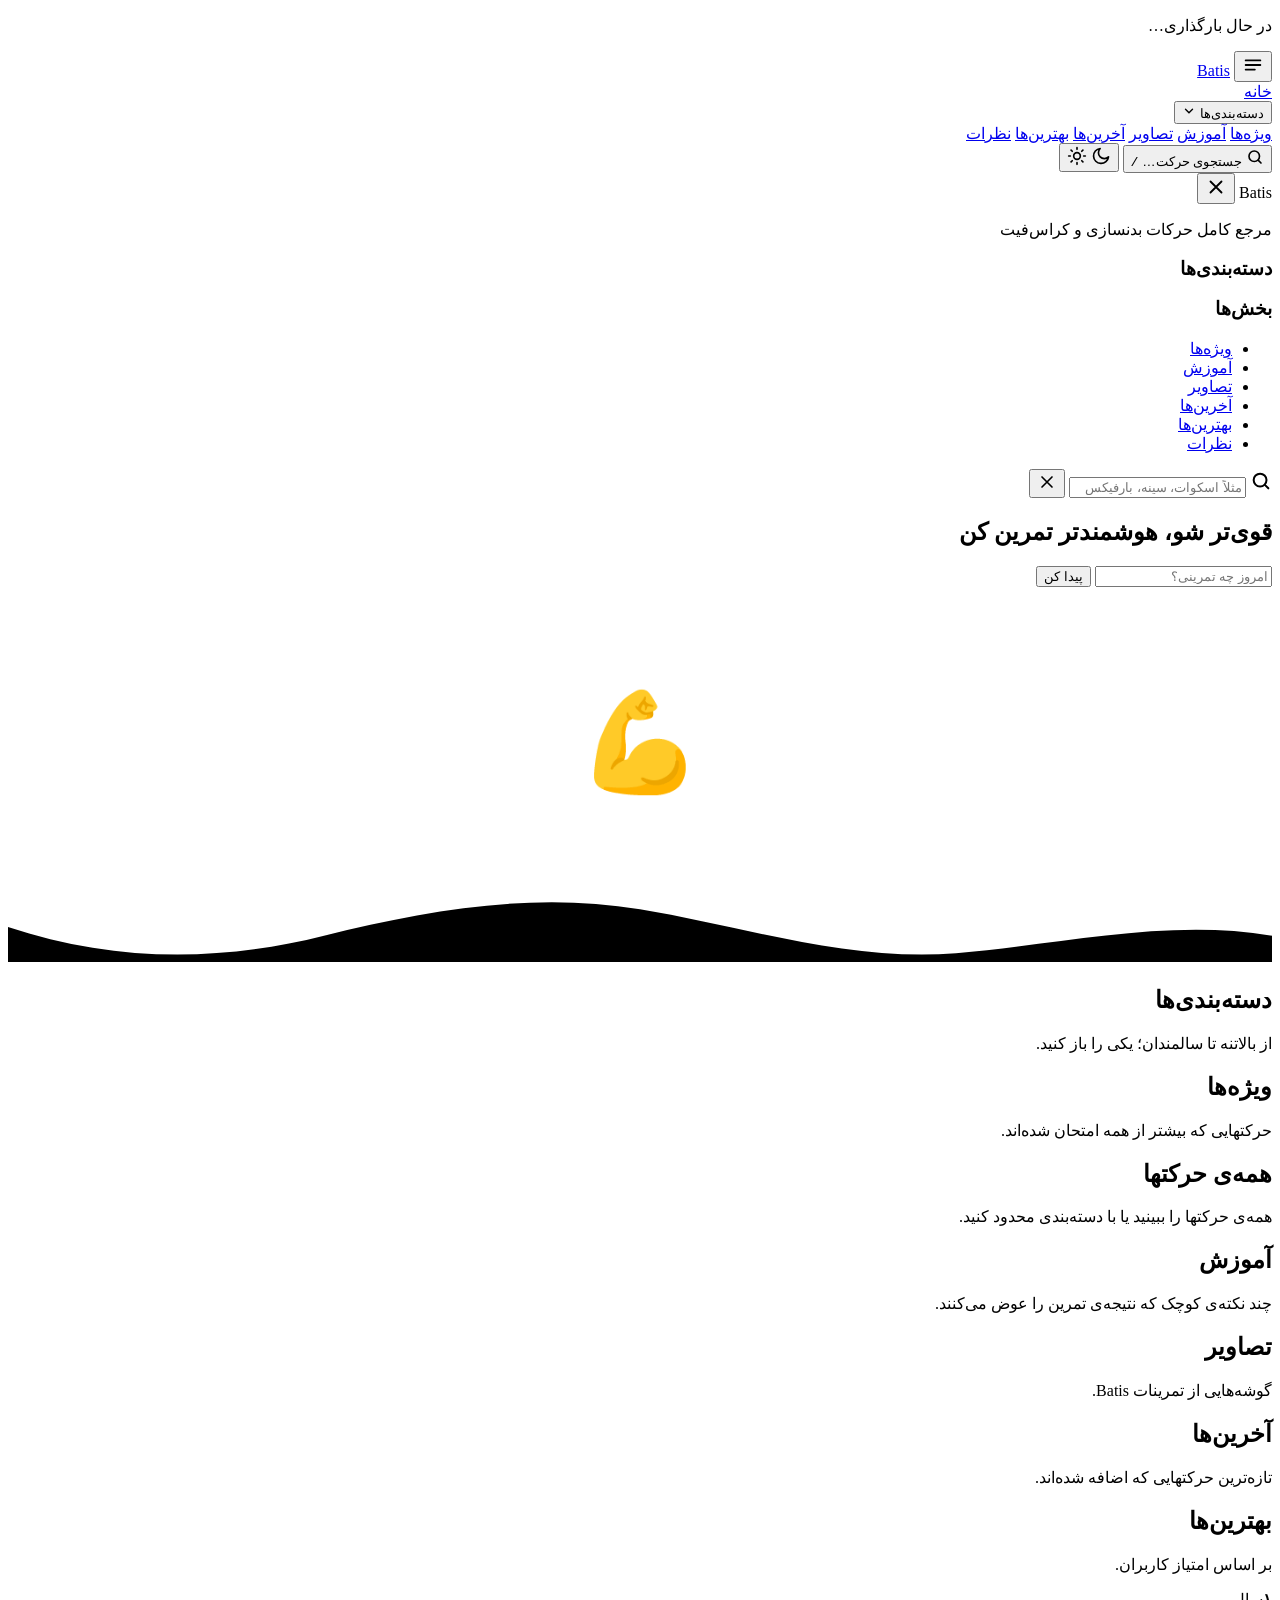
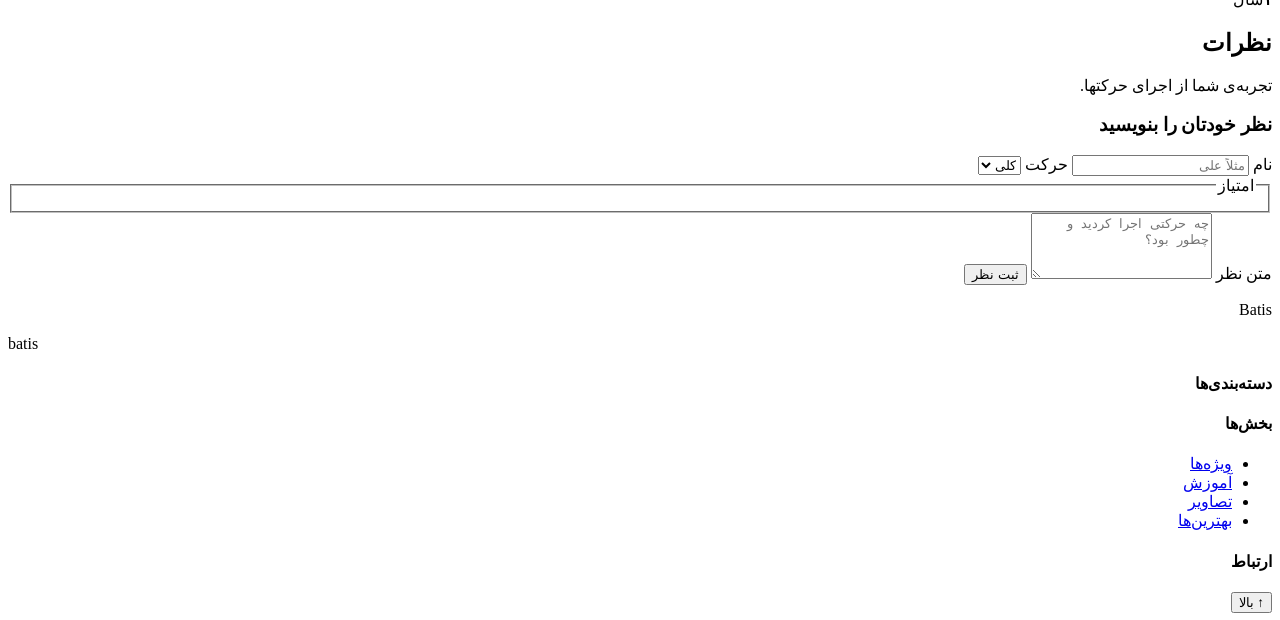
==== index.html @ be94d0b1 "Add Batis index.html (vitrine)" ====
<!DOCTYPE html>
<html lang="fa" dir="rtl">
<head>
  <meta charset="utf-8">
  <meta name="viewport" content="width=device-width, initial-scale=1, viewport-fit=cover">
  <title>Batis | بدنسازی و کراس‌فیت</title>
  <meta name="description" content="Batis؛ مرجع حرکات بدنسازی و کراس‌فیت حرفه‌ای.">
  <meta name="theme-color" content="#1a1a1a">
  <meta property="og:title" content="Batis | حرکات بدنسازی">
  <meta property="og:description" content="مرجع حرکات بدنسازی و کراس‌فیت با آموزش دقیق و نکات اجرایی.">
  <meta property="og:type" content="website">
  <meta property="og:locale" content="fa_IR">
  <link rel="icon" href="assets/img/favicon.svg" type="image/svg+xml">

  <script>
    document.documentElement.classList.add('js');
    try {
      var t = localStorage.getItem('batis-theme');
      if (t) document.documentElement.setAttribute('data-theme', t);
    } catch (e) {}
  </script>

  <link rel="preconnect" href="https://fonts.googleapis.com">
  <link rel="preconnect" href="https://fonts.gstatic.com" crossorigin>
  <link href="https://fonts.googleapis.com/css2?family=Aref+Ruqaa:wght@400;700&family=Lalezar&family=Vazirmatn:wght@300;400;500;700;800&display=swap" rel="stylesheet">
  <link rel="stylesheet" href="assets/css/style.css">
  <link rel="stylesheet" href="assets/css/extras.css">
</head>
<body>

<div class="loader" id="loader" aria-hidden="true">
  <div class="loader-steam"><i></i><i></i><i></i></div>
  <p>در حال بارگذاری…</p>
</div>

<div class="progress" id="progress"></div>

<header class="nav" id="nav">
  <div class="wrap nav-in">
    <button class="icon-btn" id="openSidebar" aria-label="باز کردن منو" aria-controls="sidebar">
      <svg viewBox="0 0 24 24" width="22" height="22" fill="none" stroke="currentColor" stroke-width="2" stroke-linecap="round"><path d="M4 7h16M4 12h16M4 17h10"/></svg>
    </button>

    <a class="logo" href="#home" aria-label="Batis، صفحه‌ی اصلی">
      <span class="logo-text">Batis</span>
    </a>

    <nav class="nav-links" aria-label="بخش‌های سایت">
      <a href="#home" data-spy="home">خانه</a>
      <div class="dd" id="catDD">
        <button class="dd-btn" aria-expanded="false" aria-haspopup="true">
          دسته‌بندی‌ها
          <svg viewBox="0 0 24 24" width="14" height="14" fill="none" stroke="currentColor" stroke-width="2.4" stroke-linecap="round"><path d="m6 9 6 6 6-6"/></svg>
        </button>
        <div class="dd-panel" id="catDDList"></div>
      </div>
      <a href="#featured" data-spy="featured">ویژه‌ها</a>
      <a href="#tutorials" data-spy="tutorials">آموزش</a>
      <a href="#gallery" data-spy="gallery">تصاویر</a>
      <a href="#latest" data-spy="latest">آخرین‌ها</a>
      <a href="#best" data-spy="best">بهترین‌ها</a>
      <a href="#comments" data-spy="comments">نظرات</a>
    </nav>

    <div class="nav-tools">
      <button class="search-pill" id="openSearch" aria-label="جستجو">
        <svg viewBox="0 0 24 24" width="18" height="18" fill="none" stroke="currentColor" stroke-width="2.2" stroke-linecap="round"><circle cx="11" cy="11" r="7"/><path d="m20 20-3.5-3.5"/></svg>
        <span>جستجوی حرکت…</span>
        <kbd>/</kbd>
      </button>
      <button class="icon-btn" id="themeBtn" aria-label="تغییر حالت روز و شب">
        <svg class="i-moon" viewBox="0 0 24 24" width="20" height="20" fill="none" stroke="currentColor" stroke-width="2" stroke-linecap="round" stroke-linejoin="round"><path d="M21 13A9 9 0 1 1 11 3a7 7 0 0 0 10 10z"/></svg>
        <svg class="i-sun" viewBox="0 0 24 24" width="20" height="20" fill="none" stroke="currentColor" stroke-width="2" stroke-linecap="round"><circle cx="12" cy="12" r="4"/><path d="M12 2v2M12 20v2M4.9 4.9l1.4 1.4M17.7 17.7l1.4 1.4M2 12h2M20 12h2M4.9 19.1l1.4-1.4M17.7 6.3l1.4-1.4"/></svg>
      </button>
    </div>
  </div>
</header>

<div class="scrim" id="scrim"></div>
<aside class="sidebar" id="sidebar" aria-label="منوی کناری" aria-hidden="true">
  <div class="sb-head">
    <span class="logo-text">Batis</span>
    <button class="icon-btn" id="closeSidebar" aria-label="بستن منو">
      <svg viewBox="0 0 24 24" width="22" height="22" fill="none" stroke="currentColor" stroke-width="2" stroke-linecap="round"><path d="M6 6l12 12M18 6 6 18"/></svg>
    </button>
  </div>
  <p class="sb-note">مرجع کامل حرکات بدنسازی و کراس‌فیت</p>
  <h3 class="sb-title">دسته‌بندی‌ها</h3>
  <ul class="sb-list" id="sbCats"></ul>
  <h3 class="sb-title">بخش‌ها</h3>
  <ul class="sb-list sb-links">
    <li><a href="#featured">ویژه‌ها</a></li>
    <li><a href="#tutorials">آموزش</a></li>
    <li><a href="#gallery">تصاویر</a></li>
    <li><a href="#latest">آخرین‌ها</a></li>
    <li><a href="#best">بهترین‌ها</a></li>
    <li><a href="#comments">نظرات</a></li>
  </ul>
  <div class="sb-foot" id="sbFoot"></div>
</aside>

<div class="search-layer" id="searchLayer" aria-hidden="true">
  <div class="search-box" role="dialog" aria-label="جستجو">
    <div class="search-row">
      <svg viewBox="0 0 24 24" width="22" height="22" fill="none" stroke="currentColor" stroke-width="2.2" stroke-linecap="round"><circle cx="11" cy="11" r="7"/><path d="m20 20-3.5-3.5"/></svg>
      <input id="searchInput" type="search" placeholder="مثلاً اسکوات، سینه، بارفیکس…" autocomplete="off" aria-label="عبارت جستجو">
      <button class="icon-btn" id="closeSearch" aria-label="بستن جستجو">
        <svg viewBox="0 0 24 24" width="20" height="20" fill="none" stroke="currentColor" stroke-width="2" stroke-linecap="round"><path d="M6 6l12 12M18 6 6 18"/></svg>
      </button>
    </div>
    <div class="search-results" id="searchResults"></div>
  </div>
</div>

<main id="main">

<section class="hero" id="home">
  <div class="aroma" id="aroma" aria-hidden="true"></div>
  <div class="wrap hero-grid">
    <div class="hero-text">
      <h1 id="heroTitle">قوی‌تر شو، هوشمندتر تمرین کن</h1>
      <p class="lead" id="heroLead"></p>
      <form class="hero-search" id="heroSearch" role="search">
        <input type="search" id="heroInput" placeholder="امروز چه تمرینی؟" aria-label="جستجوی حرکت">
        <button type="submit" class="btn btn-green">پیدا کن</button>
      </form>
      <div class="hero-tags" id="heroTags"></div>
      <p class="hero-count" id="stats"></p>
    </div>
   <div class="hero-art" aria-hidden="true">
  <div class="art" style="--from:#e85d04;--to:#9d0208;font-size:6rem;display:flex;align-items:center;justify-content:center;min-height:280px;border-radius:24px">💪</div>
</div>
  </div>
  <svg class="wave" viewBox="0 0 1440 90" preserveAspectRatio="none" aria-hidden="true"><path d="M0 50c120 40 240 40 360 10s240-50 360-30 240 60 360 50 240-40 360-20V90H0z"/></svg>
</section>

<section class="section sec-carousel" id="carousel" aria-label="پیشنهادهای امروز">
  <div class="wrap">
    <div class="carousel" id="carouselEl" aria-roledescription="carousel"></div>
  </div>
</section>

<section class="section" id="categories">
  <div class="wrap">
    <div class="sec-head">
      <h2>دسته‌بندی‌ها</h2>
      <p>از بالاتنه تا سالمندان؛ یکی را باز کنید.</p>
    </div>
    <div class="cat-grid" id="catGrid"></div>
  </div>
</section>

<section class="section band" id="featured">
  <div class="wrap">
    <div class="sec-head">
      <h2>ویژه‌ها</h2>
      <p>حرکتهایی که بیشتر از همه امتحان شده‌اند.</p>
    </div>
    <div class="grid" id="featuredGrid"></div>
  </div>
</section>

<section class="section" id="browse">
  <div class="wrap">
    <div class="sec-head">
      <h2>همه‌ی حرکتها</h2>
      <p id="browseInfo">همه‌ی حرکتها را ببینید یا با دسته‌بندی محدود کنید.</p>
    </div>
    <div class="chips" id="chips" role="tablist" aria-label="فیلتر دسته‌بندی"></div>
    <div class="grid" id="browseGrid"></div>
    <div class="center"><button class="btn btn-ghost" id="moreBtn" hidden>نمایش بیشتر</button></div>
  </div>
</section>

<section class="section band-green" id="tutorials">
  <div class="wrap">
    <div class="sec-head light">
      <h2>آموزش</h2>
      <p>چند نکته‌ی کوچک که نتیجه‌ی تمرین را عوض می‌کنند.</p>
    </div>
    <div class="tut-grid" id="tutGrid"></div>
  </div>
</section>

<section class="section" id="gallery">
  <div class="wrap">
    <div class="sec-head">
      <h2>تصاویر</h2>
      <p>گوشه‌هایی از تمرینات Batis.</p>
    </div>
    <div class="gallery" id="galleryGrid"></div>
  </div>
</section>

<section class="section band" id="latest">
  <div class="wrap">
    <div class="sec-head">
      <h2>آخرین‌ها</h2>
      <p>تازه‌ترین حرکتهایی که اضافه شده‌اند.</p>
    </div>
  </div>
  <div class="hscroll" id="latestRow" tabindex="0" aria-label="آخرین حرکتها"></div>
</section>

<section class="section" id="best">
  <div class="wrap">
    <div class="sec-head">
      <h2>بهترین‌ها</h2>
      <p>بر اساس امتیاز کاربران.</p>
    </div>
    <ol class="best-list" id="bestList"></ol>
  </div>
</section>

<section class="story" id="story">
  <div class="story-steam" aria-hidden="true"><i></i><i></i><i></i><i></i></div>
  <div class="wrap story-in">
    <div class="story-num" aria-hidden="true"><b id="storyYears">۱</b><span>سال</span></div>
    <div class="story-text" id="storyText"></div>
  </div>
</section>

<section class="section" id="comments">
  <div class="wrap">
    <div class="sec-head">
      <h2>نظرات</h2>
      <p>تجربه‌ی شما از اجرای حرکتها.</p>
    </div>
    <div class="cm-layout">
      <div class="cm-list" id="cmList"></div>
      <form class="cm-form" id="cmForm" autocomplete="off">
        <h3>نظر خودتان را بنویسید</h3>
        <label>نام
          <input name="name" required maxlength="40" placeholder="مثلاً علی">
        </label>
        <label>حرکت
          <select name="itemId" id="cmItem"><option value="">کلی</option></select>
        </label>
        <fieldset class="rate-pick">
          <legend>امتیاز</legend>
          <div class="rate-stars" id="rateStars" role="radiogroup" aria-label="امتیاز از ۵"></div>
        </fieldset>
        <label>متن نظر
          <textarea name="text" required rows="4" maxlength="500" placeholder="چه حرکتی اجرا کردید و چطور بود؟"></textarea>
        </label>
        <button class="btn btn-green" type="submit">ثبت نظر</button>
        <p class="hint" id="cmHint"></p>
      </form>
    </div>
  </div>
</section>

</main>

<footer class="footer">
  <div class="wrap foot-grid">
    <div>
      <span class="logo-text">Batis</span>
      <p class="foot-desc" id="footDesc"></p>
      <p class="domain" dir="ltr">batis</p>
    </div>
    <div>
      <h4>دسته‌بندی‌ها</h4>
      <ul id="footCats"></ul>
    </div>
    <div>
      <h4>بخش‌ها</h4>
      <ul>
        <li><a href="#featured">ویژه‌ها</a></li>
        <li><a href="#tutorials">آموزش</a></li>
        <li><a href="#gallery">تصاویر</a></li>
        <li><a href="#best">بهترین‌ها</a></li>
      </ul>
    </div>
    <div>
      <h4>ارتباط</h4>
      <ul id="footContact"></ul>
    </div>
  </div>
  <div class="wrap foot-bottom">
    <span id="footNote"></span>
    <button class="to-top" id="toTop" aria-label="بازگشت به بالا">↑ بالا</button>
  </div>
</footer>

<div class="modal" id="modal" aria-hidden="true">
  <div class="modal-scrim" data-close></div>
  <div class="modal-panel" role="dialog" aria-modal="true" id="modalPanel" tabindex="-1"></div>
</div>

<div class="toast" id="toast" role="status" aria-live="polite"></div>

<noscript><p style="padding:2rem;text-align:center">برای مشاهده‌ی سایت، جاوااسکریپت را فعال کنید.</p></noscript>

<script src="assets/js/config.js"></script>
<script src="assets/js/api.js"></script>
<script src="assets/js/app.js"></script>
</body>
</html>
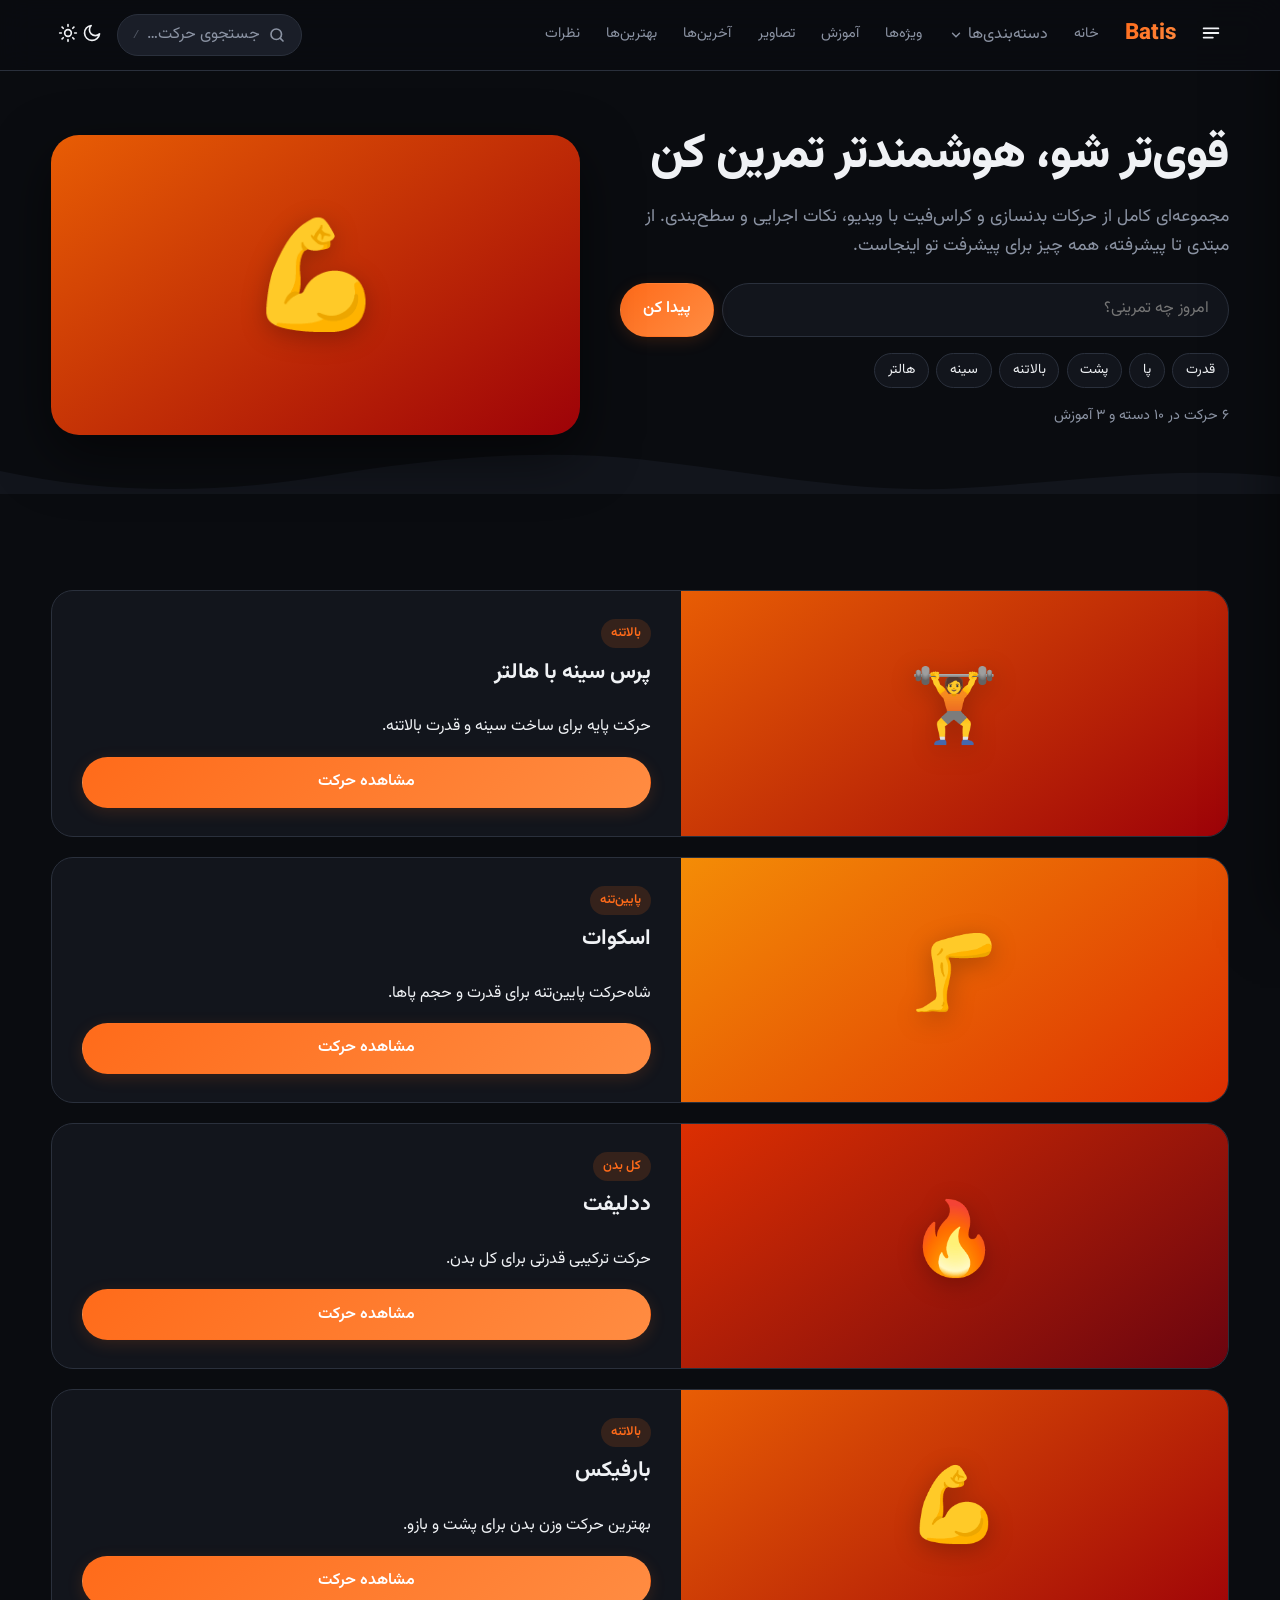
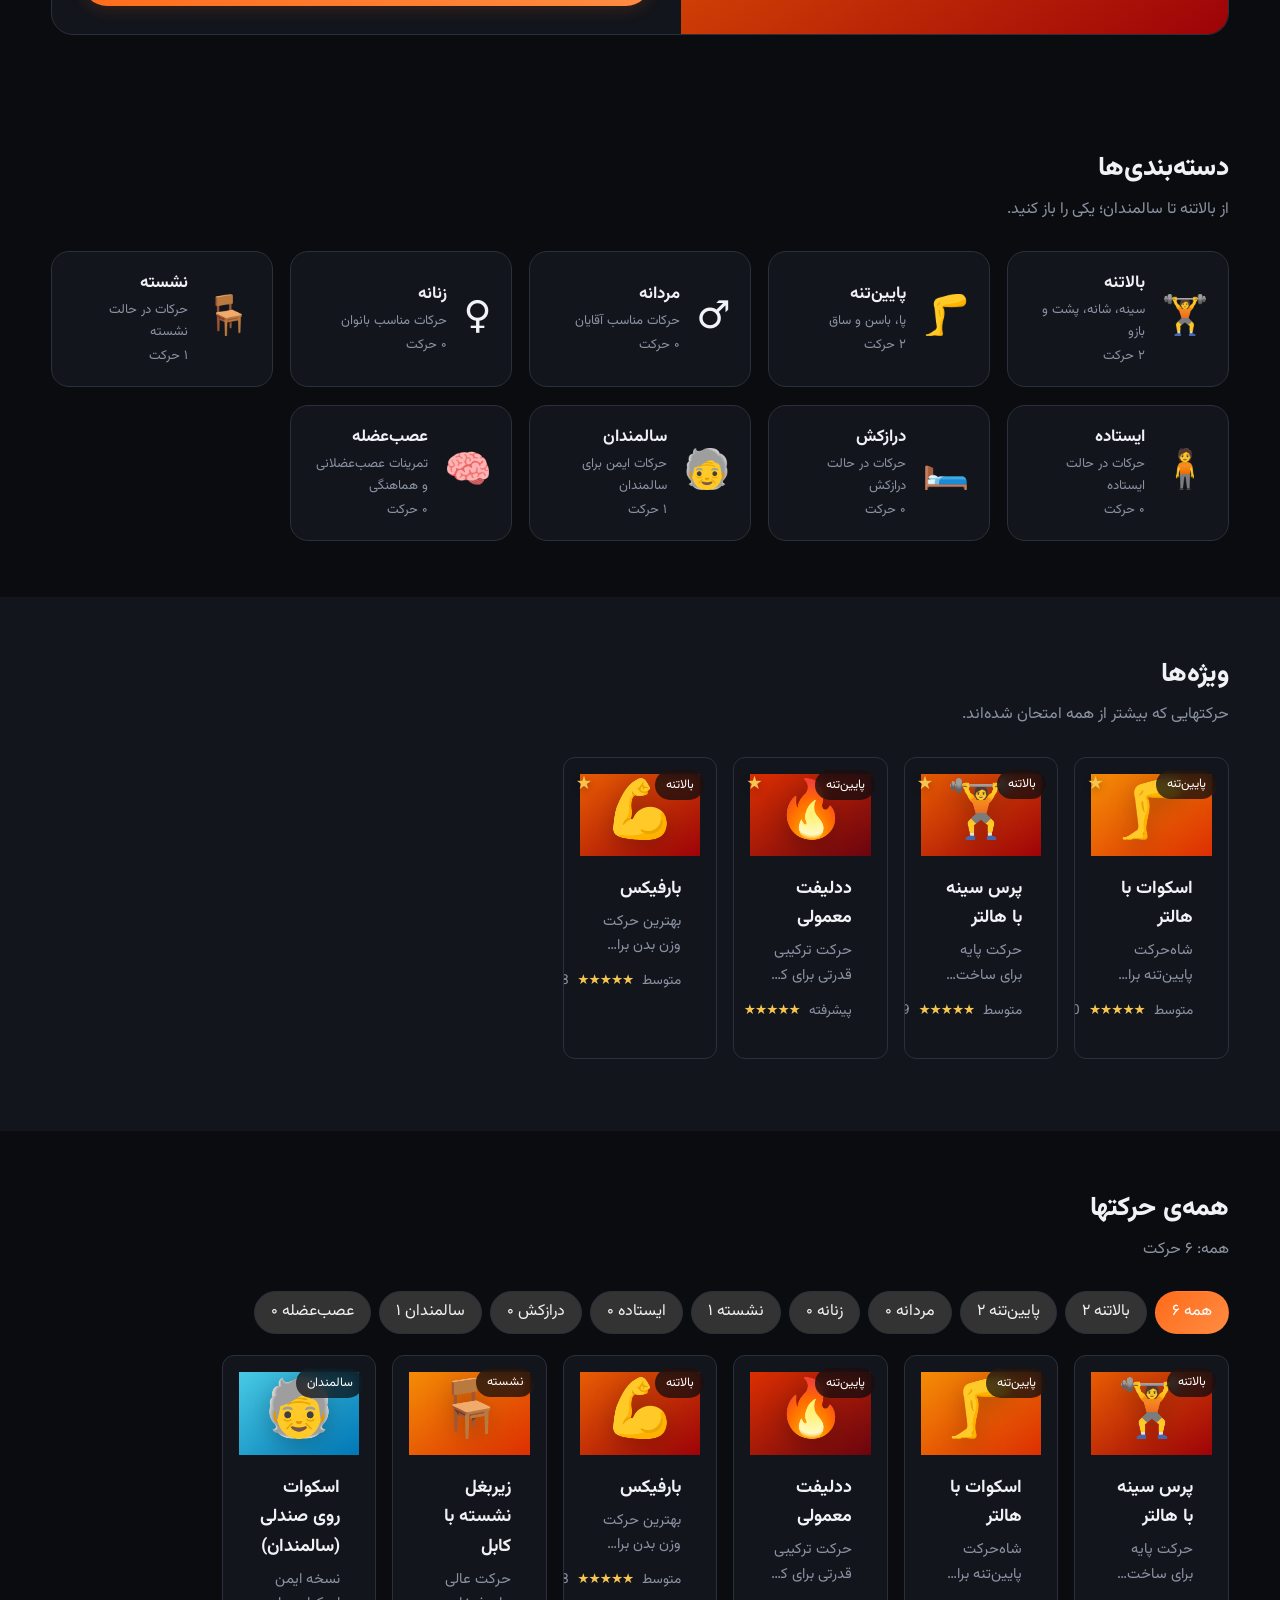
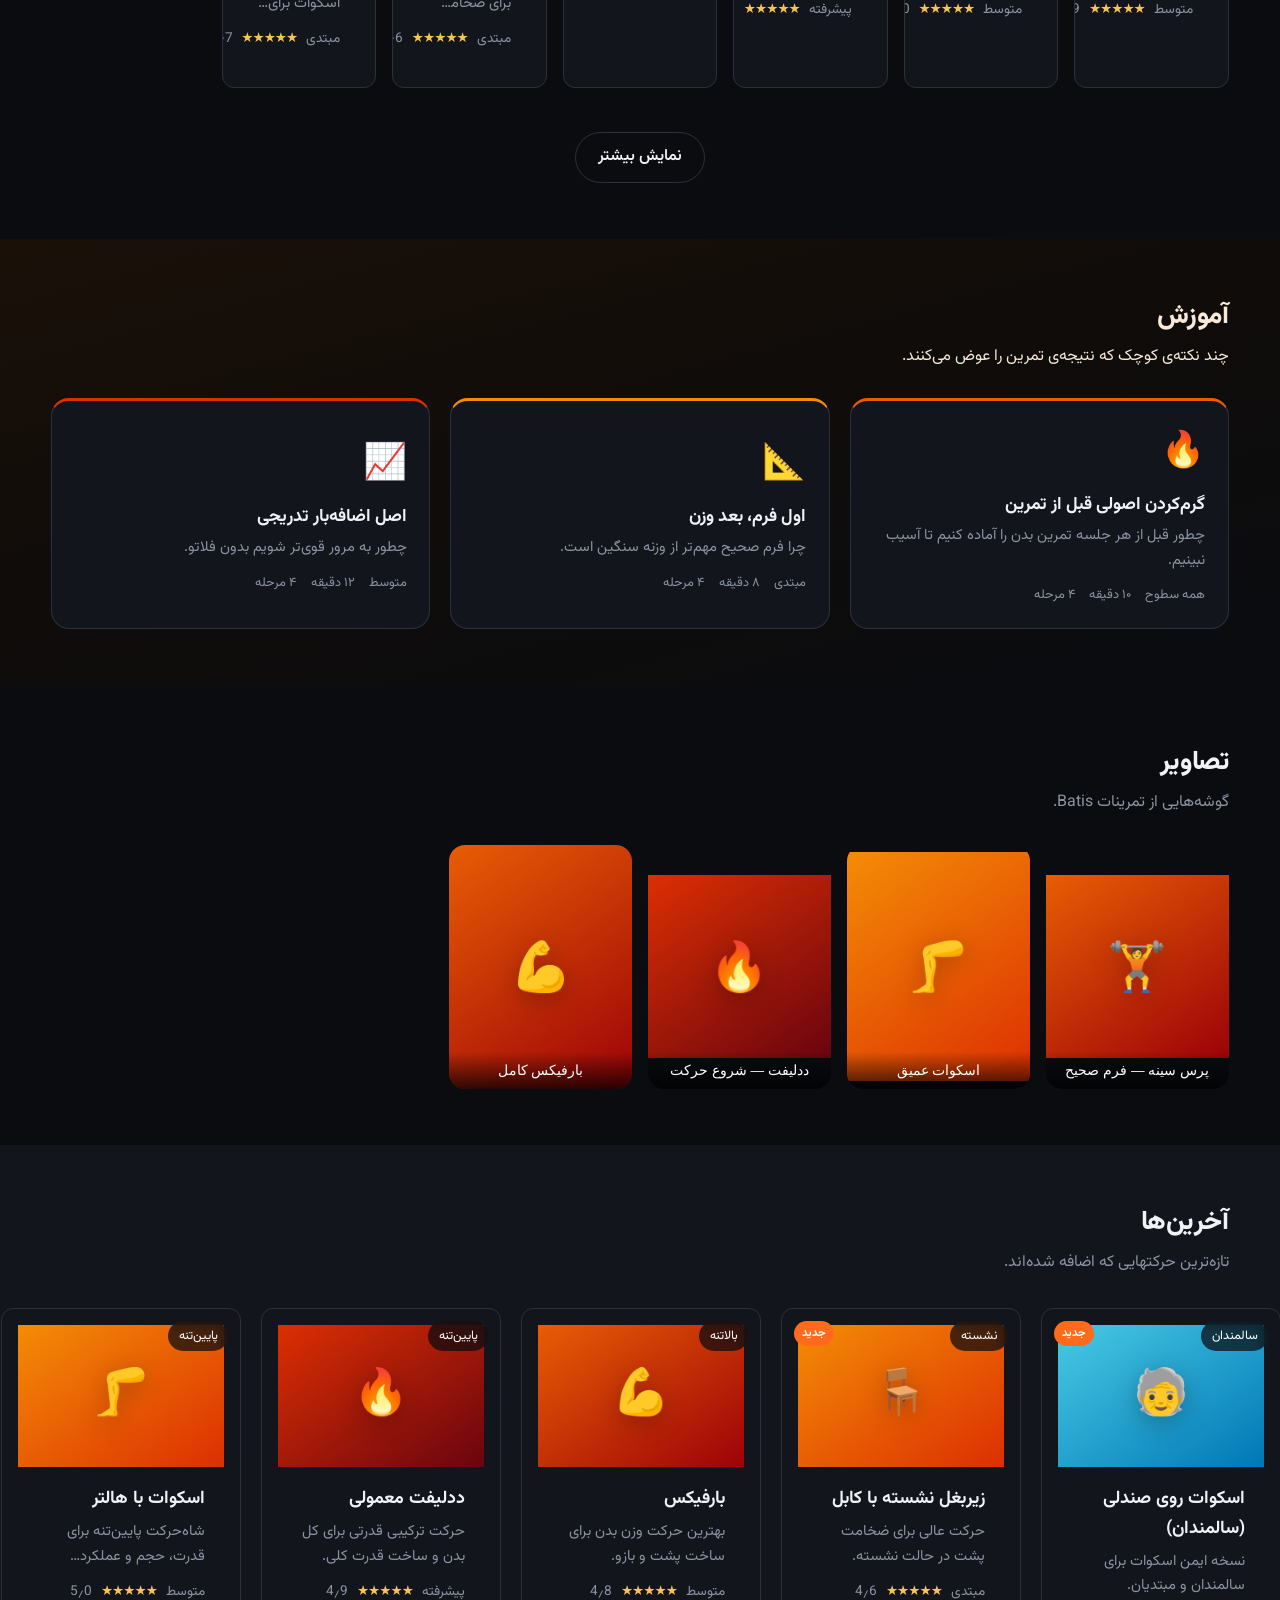
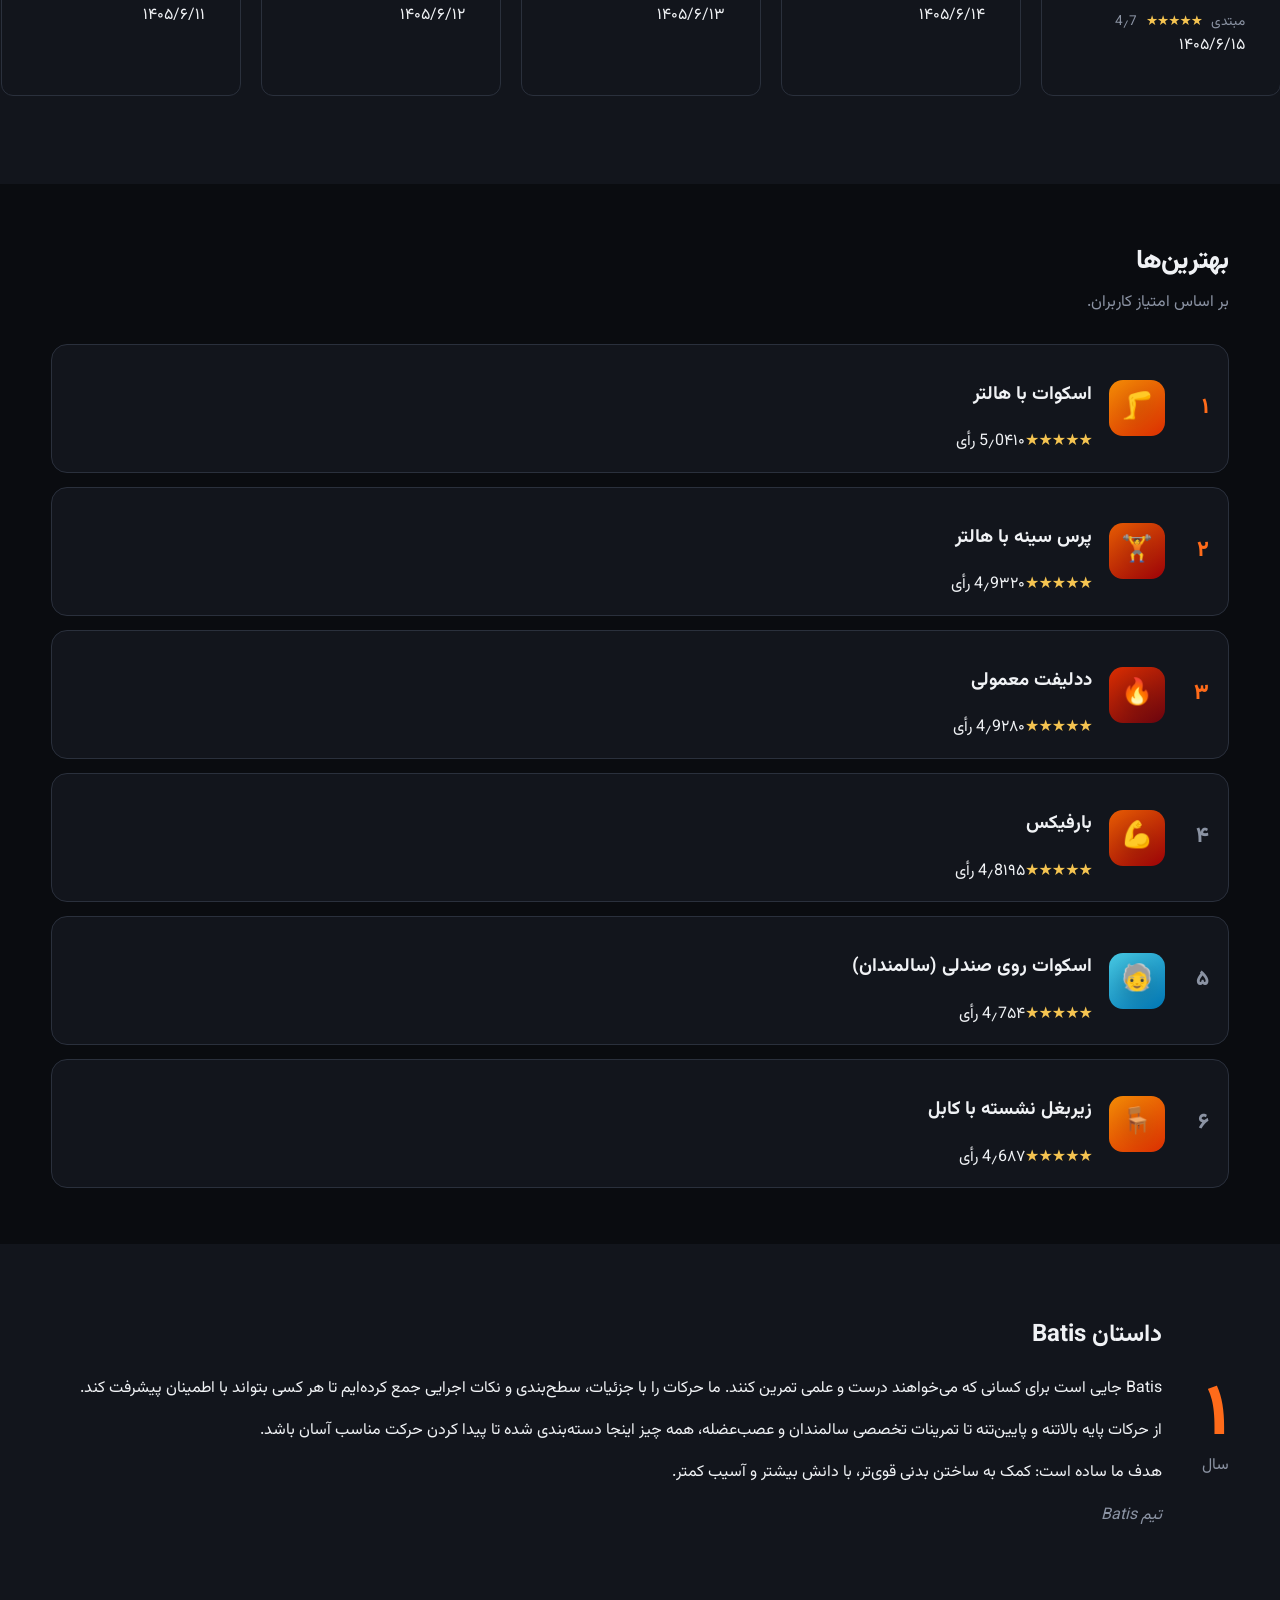
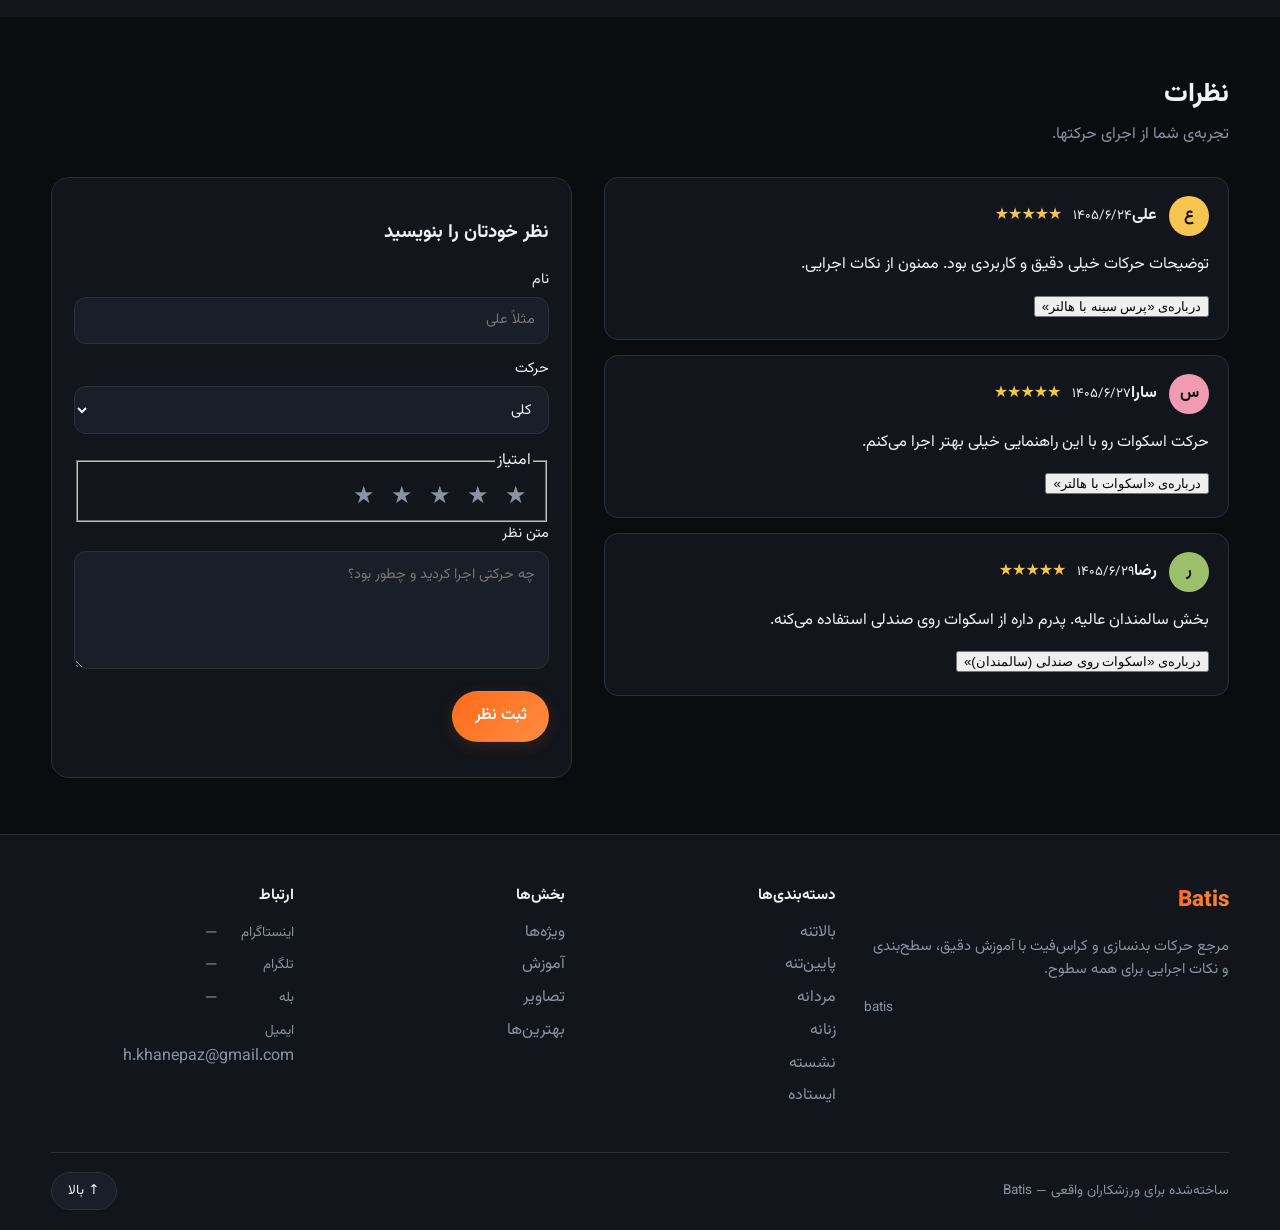
==== commit 99174191: "Default to dark theme; hero emoji uses .em for animation" ====
--- a/index.html
+++ b/index.html
@@ -5,7 +5,7 @@
   <meta name="viewport" content="width=device-width, initial-scale=1, viewport-fit=cover">
   <title>Batis | بدنسازی و کراس‌فیت</title>
   <meta name="description" content="Batis؛ مرجع حرکات بدنسازی و کراس‌فیت حرفه‌ای.">
-  <meta name="theme-color" content="#1a1a1a">
+  <meta name="theme-color" content="#0a0c10">
   <meta property="og:title" content="Batis | حرکات بدنسازی">
   <meta property="og:description" content="مرجع حرکات بدنسازی و کراس‌فیت با آموزش دقیق و نکات اجرایی.">
   <meta property="og:type" content="website">
@@ -16,13 +16,15 @@
     document.documentElement.classList.add('js');
     try {
       var t = localStorage.getItem('batis-theme');
-      if (t) document.documentElement.setAttribute('data-theme', t);
-    } catch (e) {}
+      document.documentElement.setAttribute('data-theme', t || 'dark');
+    } catch (e) {
+      document.documentElement.setAttribute('data-theme', 'dark');
+    }
   </script>
 
   <link rel="preconnect" href="https://fonts.googleapis.com">
   <link rel="preconnect" href="https://fonts.gstatic.com" crossorigin>
-  <link href="https://fonts.googleapis.com/css2?family=Aref+Ruqaa:wght@400;700&family=Lalezar&family=Vazirmatn:wght@300;400;500;700;800&display=swap" rel="stylesheet">
+  <link href="https://fonts.googleapis.com/css2?family=Vazirmatn:wght@300;400;500;700;800&display=swap" rel="stylesheet">
   <link rel="stylesheet" href="assets/css/style.css">
   <link rel="stylesheet" href="assets/css/extras.css">
 </head>
@@ -127,9 +129,11 @@
       <div class="hero-tags" id="heroTags"></div>
       <p class="hero-count" id="stats"></p>
     </div>
-   <div class="hero-art" aria-hidden="true">
-  <div class="art" style="--from:#e85d04;--to:#9d0208;font-size:6rem;display:flex;align-items:center;justify-content:center;min-height:280px;border-radius:24px">💪</div>
-</div>
+    <div class="hero-art" aria-hidden="true">
+      <div class="art" style="--from:#e85d04;--to:#9d0208">
+        <span class="em">💪</span>
+      </div>
+    </div>
   </div>
   <svg class="wave" viewBox="0 0 1440 90" preserveAspectRatio="none" aria-hidden="true"><path d="M0 50c120 40 240 40 360 10s240-50 360-30 240 60 360 50 240-40 360-20V90H0z"/></svg>
 </section>
--- a/assets/css/style.css
+++ b/assets/css/style.css
@@ -0,0 +1,577 @@
+/* ==========================================================
+   Batis | Gym / Fitness theme
+   ========================================================== */
+:root {
+  --bg: #f4f2ef;
+  --surface: #ffffff;
+  --surface-2: #ebe7e1;
+  --text: #12141a;
+  --muted: #5c6570;
+  --accent: #e85d04;
+  --accent-2: #ff7a1a;
+  --accent-soft: rgba(232, 93, 4, 0.12);
+  --honey: #e85d04;
+  --rose: #c2410c;
+  --green: #16a34a;
+  --border: #ddd6cc;
+  --radius: 18px;
+  --font: Vazirmatn, system-ui, sans-serif;
+  --shadow: 0 8px 28px rgba(18, 20, 26, 0.07);
+  --shadow-lg: 0 16px 48px rgba(18, 20, 26, 0.12);
+}
+
+[data-theme="dark"] {
+  --bg: #0a0c10;
+  --surface: #12151c;
+  --surface-2: #1a1e28;
+  --text: #f0f2f5;
+  --muted: #8b93a3;
+  --accent: #ff6b1a;
+  --accent-2: #ff8c42;
+  --accent-soft: rgba(255, 107, 26, 0.15);
+  --border: #2a303c;
+  --shadow: 0 8px 32px rgba(0, 0, 0, 0.45);
+  --shadow-lg: 0 20px 56px rgba(0, 0, 0, 0.55);
+}
+
+*, *::before, *::after { box-sizing: border-box; }
+html { scroll-behavior: smooth; }
+body {
+  margin: 0;
+  font-family: var(--font);
+  background: var(--bg);
+  color: var(--text);
+  line-height: 1.65;
+  -webkit-font-smoothing: antialiased;
+}
+a { color: var(--accent-2); text-decoration: none; transition: color .15s; }
+a:hover { color: var(--accent); }
+img { max-width: 100%; display: block; }
+.wrap { width: min(1180px, 92vw); margin-inline: auto; }
+
+/* Buttons */
+.btn {
+  display: inline-flex; align-items: center; justify-content: center; gap: .4rem;
+  padding: .7rem 1.35rem; border-radius: 999px; border: 1px solid transparent;
+  font: inherit; font-weight: 600; cursor: pointer; transition: .18s ease;
+}
+.btn-green {
+  background: linear-gradient(135deg, var(--accent), var(--accent-2));
+  color: #fff; box-shadow: 0 4px 16px var(--accent-soft);
+}
+.btn-green:hover { filter: brightness(1.08); transform: translateY(-1px); }
+.btn-ghost {
+  background: transparent; border-color: var(--border); color: var(--text);
+}
+.btn-ghost:hover { background: var(--surface-2); border-color: var(--accent); }
+.icon-btn {
+  background: transparent; border: none; color: var(--text);
+  cursor: pointer; padding: .45rem; border-radius: 12px; transition: .15s;
+}
+.icon-btn:hover { background: var(--surface-2); color: var(--accent); }
+
+/* Loader */
+.loader {
+  position: fixed; inset: 0; z-index: 999; background: var(--bg);
+  display: grid; place-items: center;
+}
+.loader p { color: var(--muted); letter-spacing: .02em; }
+.progress {
+  position: fixed; top: 0; left: 0; height: 3px;
+  background: linear-gradient(90deg, var(--accent), var(--accent-2));
+  width: 0; z-index: 1000;
+}
+
+/* Nav */
+.nav {
+  position: sticky; top: 0; z-index: 50;
+  background: color-mix(in srgb, var(--bg) 82%, transparent);
+  backdrop-filter: blur(16px) saturate(1.2);
+  border-bottom: 1px solid var(--border);
+}
+.nav-in { display: flex; align-items: center; gap: 1rem; padding: .85rem 0; }
+.logo-text {
+  font-weight: 800; font-size: 1.4rem;
+  background: linear-gradient(135deg, var(--accent), var(--accent-2));
+  -webkit-background-clip: text; background-clip: text; color: transparent;
+}
+.nav-links { display: flex; gap: .35rem; flex: 1; flex-wrap: wrap; }
+.nav-links a {
+  color: var(--muted); font-size: .9rem; padding: .4rem .65rem;
+  border-radius: 10px; transition: .15s;
+}
+.nav-links a:hover, .nav-links a.active {
+  color: var(--text); background: var(--surface-2);
+}
+.dd { position: relative; }
+.dd-btn {
+  background: none; border: none; color: var(--muted); font: inherit;
+  cursor: pointer; display: flex; align-items: center; gap: .3rem; padding: .4rem .65rem;
+}
+.dd-panel {
+  display: none; position: absolute; top: calc(100% + 6px); right: 0;
+  background: var(--surface); border: 1px solid var(--border); border-radius: 14px;
+  padding: .5rem; min-width: 200px; box-shadow: var(--shadow-lg); z-index: 20;
+}
+.dd:hover .dd-panel, .dd:focus-within .dd-panel { display: block; }
+.dd-panel button {
+  display: flex; align-items: center; gap: .5rem; width: 100%; text-align: right;
+  background: none; border: none; color: var(--text); padding: .55rem .75rem;
+  border-radius: 10px; cursor: pointer; font: inherit;
+}
+.dd-panel button:hover { background: var(--surface-2); }
+.dd-panel .em { font-size: 1.15rem; }
+.nav-tools { display: flex; align-items: center; gap: .5rem; }
+.search-pill {
+  display: flex; align-items: center; gap: .5rem;
+  background: var(--surface-2); border: 1px solid var(--border);
+  border-radius: 999px; padding: .45rem .9rem; color: var(--muted);
+  cursor: pointer; font: inherit; transition: .15s;
+}
+.search-pill:hover { border-color: var(--accent); color: var(--text); }
+.search-pill kbd { font-size: .7rem; opacity: .5; }
+
+/* Sidebar */
+.scrim {
+  position: fixed; inset: 0; background: rgba(0,0,0,.5);
+  opacity: 0; pointer-events: none; z-index: 40; transition: .25s;
+}
+.scrim.on { opacity: 1; pointer-events: auto; }
+.sidebar {
+  position: fixed; top: 0; right: 0; width: min(320px, 88vw); height: 100%;
+  background: var(--surface); z-index: 45; transform: translateX(100%);
+  transition: .28s cubic-bezier(.2,.8,.2,1); padding: 1.15rem; overflow: auto;
+  border-left: 1px solid var(--border); box-shadow: var(--shadow-lg);
+}
+.sidebar.open { transform: none; }
+.sb-head { display: flex; justify-content: space-between; align-items: center; margin-bottom: 1rem; }
+.sb-note { color: var(--muted); font-size: .9rem; margin-bottom: 1rem; }
+.sb-title { font-size: .8rem; color: var(--muted); margin: 1.1rem 0 .45rem; text-transform: uppercase; letter-spacing: .04em; }
+.sb-list { list-style: none; padding: 0; margin: 0; }
+.sb-list button, .sb-list a {
+  display: flex; align-items: center; gap: .55rem; width: 100%; text-align: right;
+  background: none; border: none; color: var(--text); padding: .6rem .5rem;
+  border-radius: 10px; font: inherit; cursor: pointer; transition: .15s;
+}
+.sb-list button:hover, .sb-list a:hover { background: var(--surface-2); }
+.sb-list .n { margin-right: auto; color: var(--muted); font-size: .8rem; }
+.sb-list span:first-child { font-size: 1.25rem; }
+
+/* Search overlay */
+.search-layer {
+  position: fixed; inset: 0; z-index: 60; background: rgba(0,0,0,.55);
+  display: none; place-items: start center; padding-top: 8vh;
+}
+.search-layer.open { display: grid; }
+.search-box {
+  width: min(580px, 92vw); background: var(--surface); border-radius: 18px;
+  border: 1px solid var(--border); box-shadow: var(--shadow-lg);
+}
+.search-row {
+  display: flex; align-items: center; gap: .5rem;
+  padding: .9rem 1.1rem; border-bottom: 1px solid var(--border);
+}
+.search-row input {
+  flex: 1; background: transparent; border: none; color: var(--text);
+  font: inherit; outline: none; font-size: 1.05rem;
+}
+.search-results { max-height: 50vh; overflow: auto; padding: .5rem; }
+.search-results button {
+  display: block; width: 100%; text-align: right; background: none; border: none;
+  color: var(--text); padding: .75rem; border-radius: 12px; cursor: pointer; font: inherit;
+}
+.search-results button:hover { background: var(--surface-2); }
+.search-results small { display: block; color: var(--muted); font-size: .8rem; margin-top: .2rem; }
+
+/* Hero */
+.hero { padding: 3.5rem 0 2.5rem; position: relative; overflow: hidden; }
+.hero-grid {
+  display: grid; grid-template-columns: 1.15fr 1fr; gap: 2.5rem; align-items: center;
+}
+.hero h1 {
+  font-size: clamp(2rem, 4.2vw, 3rem); line-height: 1.2;
+  margin: 0 0 .9rem; font-weight: 800; letter-spacing: -.02em;
+}
+.hero .lead { color: var(--muted); font-size: 1.1rem; max-width: 36em; }
+.hero-search { display: flex; gap: .55rem; margin: 1.4rem 0 1rem; }
+.hero-search input {
+  flex: 1; padding: .8rem 1.15rem; border-radius: 999px;
+  border: 1px solid var(--border); background: var(--surface); color: var(--text);
+  font: inherit; transition: border-color .15s;
+}
+.hero-search input:focus { outline: none; border-color: var(--accent); }
+.hero-tags { display: flex; flex-wrap: wrap; gap: .45rem; }
+.hero-tags .tag {
+  background: var(--surface); border: 1px solid var(--border); color: var(--text);
+  padding: .35rem .8rem; border-radius: 999px; cursor: pointer; font: inherit;
+  font-size: .85rem; transition: .15s;
+}
+.hero-tags .tag:hover { border-color: var(--accent); background: var(--accent-soft); }
+.hero-count { color: var(--muted); font-size: .9rem; margin-top: 1rem; }
+
+/* Art / Emoji blocks */
+.art {
+  display: grid; place-items: center;
+  background: linear-gradient(145deg, var(--from, #e85d04), var(--to, #9d0208));
+  position: relative; overflow: hidden;
+}
+.art .em {
+  font-size: 3.25rem; line-height: 1;
+  display: grid; place-items: center;
+  animation: float-em 3.2s ease-in-out infinite;
+  filter: drop-shadow(0 6px 12px rgba(0,0,0,.25));
+  transform-origin: center;
+}
+.hero-art .art {
+  min-height: 300px; border-radius: 28px;
+  box-shadow: var(--shadow-lg);
+}
+.hero-art .art .em,
+.hero-art .art { font-size: 6.5rem; }
+@keyframes float-em {
+  0%, 100% { transform: translateY(0) scale(1); }
+  50% { transform: translateY(-10px) scale(1.06); }
+}
+.wave { display: block; width: 100%; height: 52px; fill: var(--surface); }
+
+/* Sections */
+.section { padding: 3.5rem 0; }
+.section.band { background: var(--surface); }
+.section.band-green {
+  background: linear-gradient(165deg, #1a1008 0%, #0f0c0a 50%, var(--bg) 100%);
+}
+[data-theme="light"] .section.band-green {
+  background: linear-gradient(165deg, #2a1810 0%, #1a1008 40%, #f4f2ef 100%);
+}
+.sec-head { margin-bottom: 1.75rem; }
+.sec-head h2 { margin: 0 0 .35rem; font-size: 1.65rem; font-weight: 800; letter-spacing: -.01em; }
+.sec-head p { margin: 0; color: var(--muted); font-size: 1rem; }
+.sec-head.light h2, .sec-head.light p { color: #f8e9d8; }
+
+/* Cards — larger */
+.grid {
+  display: grid;
+  grid-template-columns: repeat(auto-fill, minmax(280px, 1fr));
+  gap: 1.4rem;
+}
+.card {
+  background: var(--surface); border: 1px solid var(--border);
+  border-radius: var(--radius); overflow: hidden; cursor: pointer;
+  transition: transform .2s ease, box-shadow .2s ease, border-color .2s;
+  position: relative;
+}
+.card:hover {
+  transform: translateY(-5px);
+  box-shadow: var(--shadow-lg);
+  border-color: color-mix(in srgb, var(--accent) 40%, var(--border));
+}
+.card .art {
+  aspect-ratio: 16 / 11;
+  font-size: 3.25rem;
+}
+.card .art img { width: 100%; height: 100%; object-fit: cover; }
+.card .art .em { font-size: 3.5rem; }
+.card .badge {
+  position: absolute; top: .75rem; right: .75rem;
+  background: rgba(10, 12, 16, .72); color: #fff;
+  font-size: .78rem; padding: .28rem .65rem; border-radius: 999px;
+  backdrop-filter: blur(6px);
+}
+.card .ribbon {
+  position: absolute; top: .75rem; left: .75rem;
+  color: #f5c451; font-size: 1.15rem;
+  filter: drop-shadow(0 2px 4px rgba(0,0,0,.3));
+}
+.card .new-dot {
+  position: absolute; top: .75rem; left: .75rem;
+  background: var(--accent); color: #fff; font-size: .7rem;
+  padding: .2rem .5rem; border-radius: 999px; font-weight: 700;
+}
+.card-body { padding: 1.15rem 1.2rem 1.25rem; }
+.card-body h3 { margin: 0 0 .35rem; font-size: 1.12rem; font-weight: 700; }
+.card-body p {
+  margin: 0; color: var(--muted); font-size: .92rem;
+  display: -webkit-box; -webkit-line-clamp: 2; -webkit-box-orient: vertical; overflow: hidden;
+}
+.card .meta {
+  display: flex; align-items: center; gap: .55rem;
+  margin-top: .75rem; font-size: .85rem; color: var(--muted);
+}
+.stars { letter-spacing: -1px; color: #f5c451; }
+.card.mini { min-width: 240px; flex: 0 0 240px; }
+.card.mini .art .em { font-size: 2.8rem; }
+
+/* Categories */
+.cat-grid {
+  display: grid;
+  grid-template-columns: repeat(auto-fill, minmax(220px, 1fr));
+  gap: 1.1rem;
+}
+.cat {
+  display: flex; gap: 1rem; align-items: center;
+  background: var(--surface); border: 1px solid var(--border);
+  border-radius: var(--radius); padding: 1.15rem 1.2rem;
+  cursor: pointer; text-align: right; font: inherit; color: var(--text);
+  transition: .18s ease;
+}
+.cat:hover {
+  border-color: var(--accent);
+  box-shadow: var(--shadow);
+  transform: translateY(-2px);
+}
+.cat-ic {
+  font-size: 2.4rem; line-height: 1;
+  animation: float-em 3.5s ease-in-out infinite;
+  flex-shrink: 0;
+}
+.cat small { display: block; color: var(--muted); font-size: .82rem; margin-top: .15rem; }
+.cat b { font-size: 1.05rem; }
+
+/* Chips */
+.chips { display: flex; flex-wrap: wrap; gap: .5rem; margin-bottom: 1.35rem; }
+.chips .chip {
+  background: var(--surface); border: 1px solid var(--border);
+  border-radius: 999px; padding: .45rem 1rem; cursor: pointer;
+  font: inherit; color: var(--text); transition: .15s;
+}
+.chips .chip:hover { border-color: var(--accent); }
+.chips .chip.on {
+  background: linear-gradient(135deg, var(--accent), var(--accent-2));
+  color: #fff; border-color: transparent;
+}
+.center { text-align: center; margin-top: 1.75rem; }
+
+/* Tutorials */
+.tut-grid {
+  display: grid;
+  grid-template-columns: repeat(auto-fill, minmax(280px, 1fr));
+  gap: 1.25rem;
+}
+.tut {
+  background: var(--surface); border: 1px solid var(--border);
+  border-radius: var(--radius); padding: 1.4rem; text-align: right;
+  cursor: pointer; font: inherit; color: var(--text);
+  border-top: 3px solid var(--c, var(--accent));
+  transition: .18s ease;
+}
+.tut:hover { transform: translateY(-3px); box-shadow: var(--shadow); }
+.tut-ic {
+  font-size: 2.2rem; display: inline-block;
+  animation: float-em 3s ease-in-out infinite;
+}
+.tut h3 { margin: .5rem 0 .35rem; font-size: 1.1rem; }
+.tut p { color: var(--muted); font-size: .92rem; margin: 0; }
+.tut-meta {
+  display: flex; gap: .9rem; font-size: .8rem; color: var(--muted); margin-top: .75rem;
+}
+
+/* Gallery */
+.gallery {
+  display: grid;
+  grid-template-columns: repeat(auto-fill, minmax(180px, 1fr));
+  gap: 1rem;
+}
+.g-item {
+  background: none; border: none; padding: 0; cursor: pointer;
+  border-radius: 16px; overflow: hidden; position: relative;
+  transition: transform .2s;
+}
+.g-item:hover { transform: scale(1.03); }
+.g-item .art {
+  aspect-ratio: var(--ratio, 1);
+  font-size: 2.8rem;
+}
+.g-item .art .em { font-size: 3rem; }
+.g-cap {
+  position: absolute; bottom: 0; left: 0; right: 0;
+  padding: .65rem .75rem;
+  background: linear-gradient(transparent, rgba(0,0,0,.75));
+  color: #fff; font-size: .85rem;
+}
+
+/* Latest horizontal */
+.hscroll {
+  display: flex; gap: 1.25rem; overflow-x: auto;
+  padding: .25rem max(4vw, calc((100vw - 1180px) / 2)) 1rem;
+  scroll-snap-type: x mandatory; -webkit-overflow-scrolling: touch;
+}
+.hscroll .card { scroll-snap-align: start; }
+
+/* Best list */
+.best-list { list-style: none; padding: 0; margin: 0; display: grid; gap: .9rem; }
+.rank {
+  display: flex; align-items: center; gap: 1.1rem;
+  padding: 1rem 1.2rem; background: var(--surface);
+  border: 1px solid var(--border); border-radius: 16px; color: var(--text);
+  transition: .15s;
+}
+.rank:hover { border-color: var(--accent); box-shadow: var(--shadow); }
+.rank-n { font-weight: 800; font-size: 1.35rem; color: var(--muted); min-width: 1.6rem; }
+.rank-top .rank-n { color: var(--accent); }
+.rank .thumb {
+  width: 56px; height: 56px; border-radius: 14px; overflow: hidden; flex-shrink: 0;
+}
+.rank .thumb .art {
+  width: 100%; height: 100%; font-size: 1.5rem;
+}
+.rank .thumb .art .em { font-size: 1.6rem; animation: none; }
+
+/* Story */
+.story { padding: 4.5rem 0; background: var(--surface); }
+.story-in {
+  display: grid; grid-template-columns: auto 1fr; gap: 2.5rem; align-items: center;
+}
+.story-num b {
+  font-size: 4.5rem; color: var(--accent); display: block; line-height: 1;
+  font-weight: 800;
+}
+.story-num span { color: var(--muted); font-size: 1rem; }
+.story-text h2 { margin-top: 0; font-size: 1.5rem; }
+.sig { color: var(--muted); font-style: italic; }
+
+/* Comments */
+.cm-layout { display: grid; grid-template-columns: 1.2fr 1fr; gap: 2rem; }
+.cm {
+  background: var(--surface); border: 1px solid var(--border);
+  border-radius: 14px; padding: 1.15rem; margin-bottom: .9rem;
+}
+.cm-top { display: flex; align-items: center; gap: .75rem; margin-bottom: .55rem; }
+.avatar {
+  width: 40px; height: 40px; border-radius: 50%; background: var(--c);
+  display: grid; place-items: center; font-weight: 700; color: #111; flex-shrink: 0;
+}
+.mine { font-size: .75rem; color: var(--accent); margin-right: .4rem; }
+.cm-form {
+  background: var(--surface); border: 1px solid var(--border);
+  border-radius: 18px; padding: 1.35rem; position: sticky; top: 5rem;
+}
+.cm-form label { display: block; margin-bottom: .85rem; font-size: .9rem; }
+.cm-form input, .cm-form select, .cm-form textarea {
+  width: 100%; margin-top: .35rem; padding: .65rem .85rem;
+  border-radius: 12px; border: 1px solid var(--border);
+  background: var(--surface-2); color: var(--text); font: inherit;
+}
+.cm-form input:focus, .cm-form select:focus, .cm-form textarea:focus {
+  outline: none; border-color: var(--accent);
+}
+.rate-stars { display: flex; gap: .25rem; }
+.rate-stars button {
+  background: none; border: none; font-size: 1.5rem; color: var(--muted); cursor: pointer;
+}
+.rate-stars button.on { color: #f5c451; }
+.hint { font-size: .85rem; color: var(--muted); }
+
+/* Footer */
+.footer {
+  background: var(--surface); border-top: 1px solid var(--border);
+  padding: 3rem 0 1.25rem;
+}
+.foot-grid {
+  display: grid; grid-template-columns: 1.5fr 1fr 1fr 1fr; gap: 1.75rem;
+}
+.foot-grid h4 { margin: 0 0 .7rem; font-size: .95rem; font-weight: 700; }
+.foot-grid ul { list-style: none; padding: 0; margin: 0; }
+.foot-grid li { margin-bottom: .4rem; }
+.foot-grid a { color: var(--muted); transition: color .15s; }
+.foot-grid a:hover { color: var(--accent); }
+.foot-desc { color: var(--muted); font-size: .92rem; line-height: 1.6; }
+.domain { color: var(--muted); font-size: .85rem; margin-top: .5rem; }
+.foot-contact-label {
+  display: inline-block; min-width: 4.5rem; color: var(--muted); font-size: .85rem;
+}
+.foot-bottom {
+  display: flex; justify-content: space-between; align-items: center;
+  margin-top: 2.25rem; padding-top: 1.15rem; border-top: 1px solid var(--border);
+  color: var(--muted); font-size: .85rem;
+}
+.to-top {
+  background: var(--surface-2); border: 1px solid var(--border); color: var(--text);
+  border-radius: 999px; padding: .45rem 1rem; cursor: pointer; font: inherit; transition: .15s;
+}
+.to-top:hover { border-color: var(--accent); color: var(--accent); }
+
+/* Modal */
+.modal { position: fixed; inset: 0; z-index: 80; display: none; }
+.modal.open { display: block; }
+.modal-scrim { position: absolute; inset: 0; background: rgba(0,0,0,.65); }
+.modal-panel {
+  position: absolute; top: 50%; left: 50%; transform: translate(-50%, -50%);
+  width: min(660px, 94vw); max-height: 90vh; overflow: auto;
+  background: var(--surface); border: 1px solid var(--border);
+  border-radius: 22px; box-shadow: var(--shadow-lg); outline: none;
+}
+.m-close { position: absolute; top: .7rem; left: .7rem; z-index: 2; }
+.m-art {
+  aspect-ratio: 16/9; font-size: 4.5rem; border-radius: 22px 22px 0 0;
+}
+.m-art .em { font-size: 5rem; }
+.m-title { padding: 1.3rem 1.5rem 0; }
+.m-title h2 { margin: 0 0 .55rem; font-size: 1.4rem; }
+.m-chips { display: flex; flex-wrap: wrap; gap: .4rem; }
+.m-chips span {
+  background: var(--surface-2); padding: .3rem .7rem; border-radius: 999px;
+  font-size: .8rem; color: var(--muted);
+}
+.m-body { padding: 1.1rem 1.5rem 1.6rem; }
+.m-lead { color: var(--muted); font-size: 1.02rem; }
+.ing h3, .m-body h3 { margin: 1.35rem 0 .55rem; font-size: 1.05rem; }
+.steps { padding-right: 1.25rem; margin: 0; }
+.steps li { margin-bottom: .55rem; }
+.tip {
+  background: var(--accent-soft); border-radius: 14px;
+  padding: .9rem 1.1rem; margin-top: 1.1rem;
+}
+.m-actions { display: flex; gap: .6rem; margin-top: 1.35rem; flex-wrap: wrap; }
+.m-related { margin-top: 1.6rem; }
+.m-related .row { display: flex; flex-wrap: wrap; gap: .45rem; }
+.m-related button {
+  background: var(--surface-2); border: none; color: var(--text);
+  padding: .45rem .9rem; border-radius: 999px; cursor: pointer; font: inherit;
+}
+.m-related button:hover { background: var(--accent-soft); }
+
+.chip-row { display: flex; flex-wrap: wrap; gap: .45rem; }
+.chip {
+  display: inline-block; padding: .3rem .7rem; border-radius: 999px;
+  background: var(--surface-2); font-size: .85rem;
+}
+.video-wrap { margin: 1.1rem 0; border-radius: 14px; overflow: hidden; }
+
+.toast {
+  position: fixed; bottom: 1.6rem; left: 50%; transform: translateX(-50%);
+  background: var(--surface-2); border: 1px solid var(--border);
+  padding: .75rem 1.4rem; border-radius: 999px; z-index: 100;
+  opacity: 0; pointer-events: none; transition: .25s; box-shadow: var(--shadow);
+}
+.toast.show { opacity: 1; }
+
+/* Carousel */
+.carousel { display: grid; gap: 1.25rem; }
+.slide {
+  display: grid; grid-template-columns: 1fr 1.15fr; gap: 0;
+  background: var(--surface); border: 1px solid var(--border);
+  border-radius: 22px; overflow: hidden; min-height: 240px;
+}
+.slide-art { min-height: 240px; }
+.slide-art .art { height: 100%; min-height: 240px; border-radius: 0; }
+.slide-art .art .em { font-size: 4.5rem; }
+.slide-body {
+  padding: 1.75rem 1.85rem; display: flex; flex-direction: column; justify-content: center;
+}
+.slide-body h3 { margin: .45rem 0; font-size: 1.35rem; }
+.slide-body .badge {
+  display: inline-block; width: fit-content;
+  background: var(--accent-soft); color: var(--accent);
+  padding: .25rem .65rem; border-radius: 999px; font-size: .8rem; font-weight: 600;
+}
+
+@media (max-width: 860px) {
+  .hero-grid, .cm-layout, .story-in, .foot-grid, .slide {
+    grid-template-columns: 1fr;
+  }
+  .nav-links { display: none; }
+  .search-pill span, .search-pill kbd { display: none; }
+  .grid { grid-template-columns: repeat(auto-fill, minmax(260px, 1fr)); }
+  .hero-art .art { min-height: 220px; }
+  .slide-art { min-height: 180px; }
+}
--- a/assets/css/extras.css
+++ b/assets/css/extras.css
@@ -0,0 +1,13 @@
+/* extras + Batis helpers */
+.ing { position: static !important; }
+.chip-row{display:flex;flex-wrap:wrap;gap:.4rem;margin:.5rem 0}
+.chip{display:inline-block;padding:.25rem .6rem;border-radius:999px;background:var(--surface-2,#f0f0f0);font-size:.85rem}
+.video-wrap{margin:1rem 0}
+[data-theme=dark] .chip{background:#333}
+.stat{background:var(--surface-2,#222);padding:1.2rem;border-radius:12px;text-align:center}
+.stat b{display:block;font-size:1.8rem}
+.grid{display:grid;grid-template-columns:repeat(auto-fill,minmax(140px,1fr));gap:1rem}
+.tbl{width:100%;border-collapse:collapse}
+.tbl th,.tbl td{padding:.5rem;border-bottom:1px solid var(--border,#333);text-align:right}
+.card{background:var(--surface,#181b22);border:1px solid var(--border,#2a2f3a);border-radius:12px;padding:1rem;margin-bottom:1rem}
+.card-h{display:flex;justify-content:space-between;align-items:center;margin-bottom:.8rem}
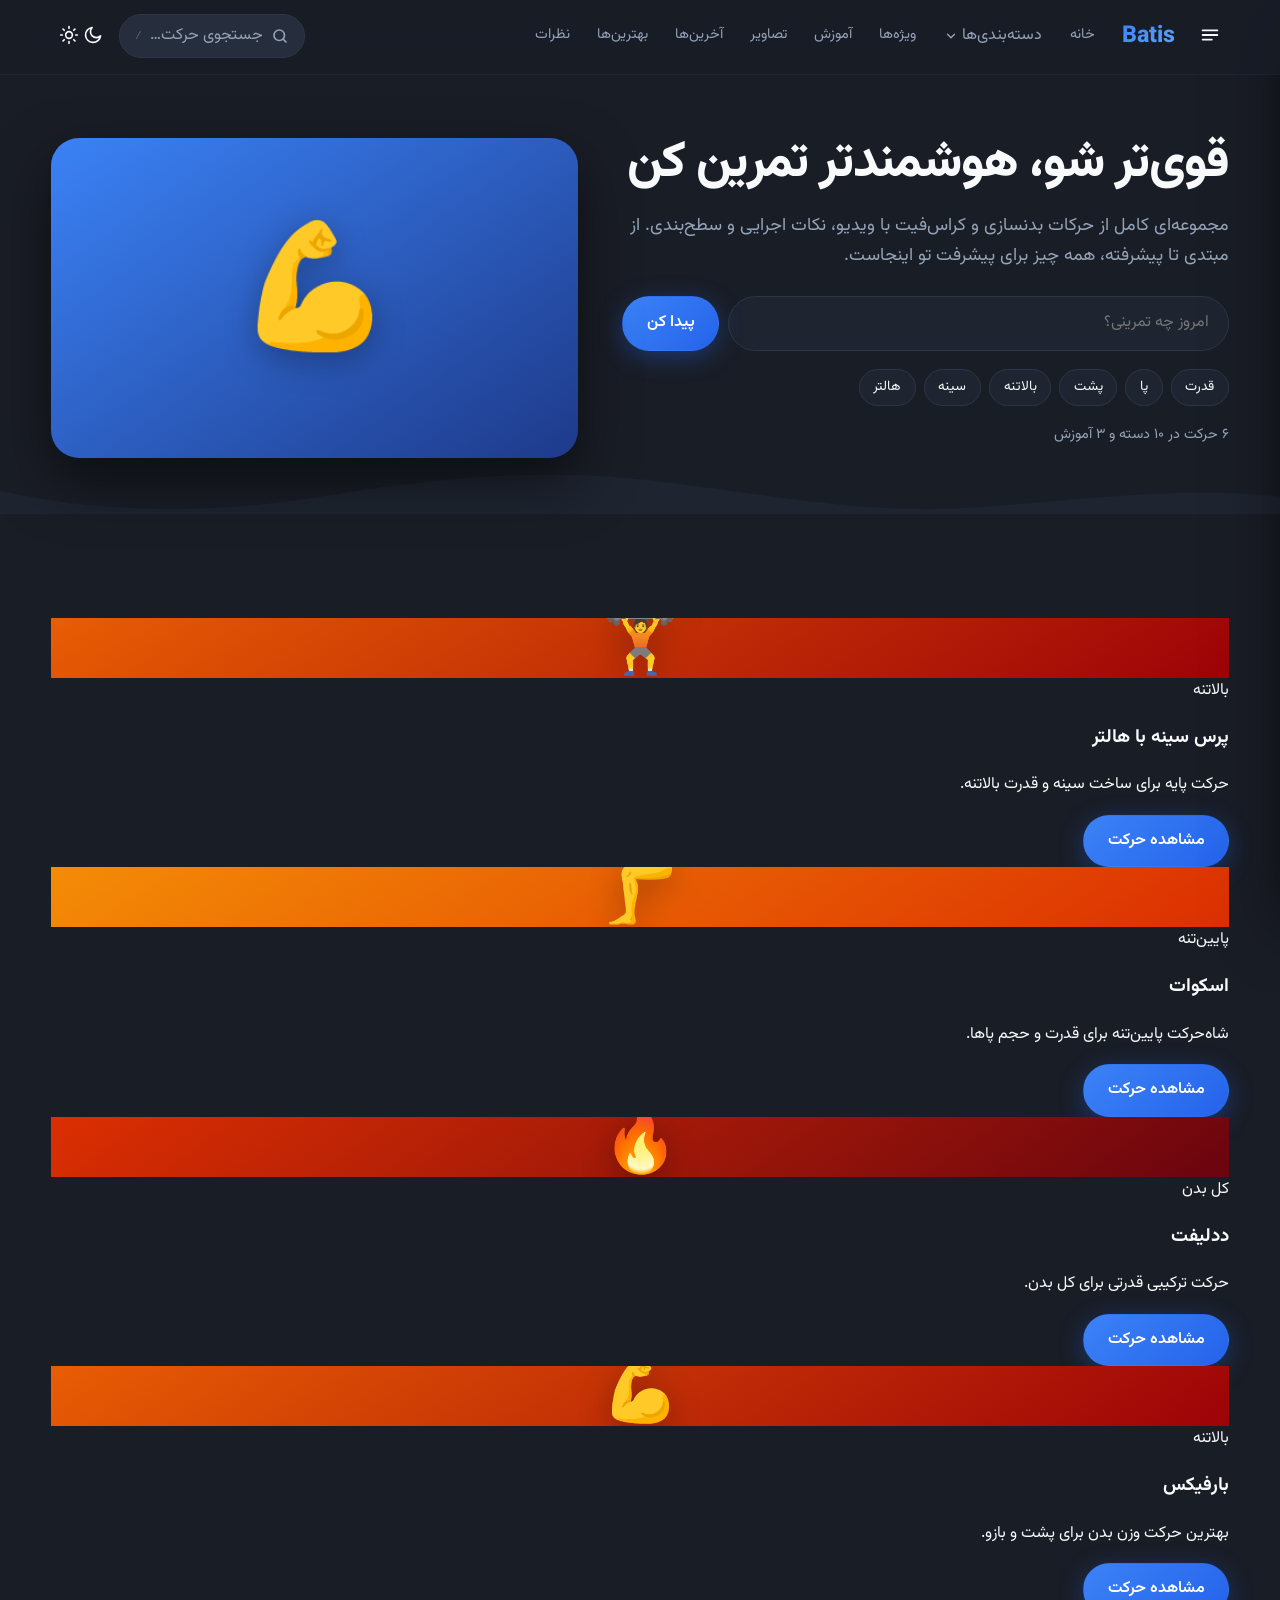
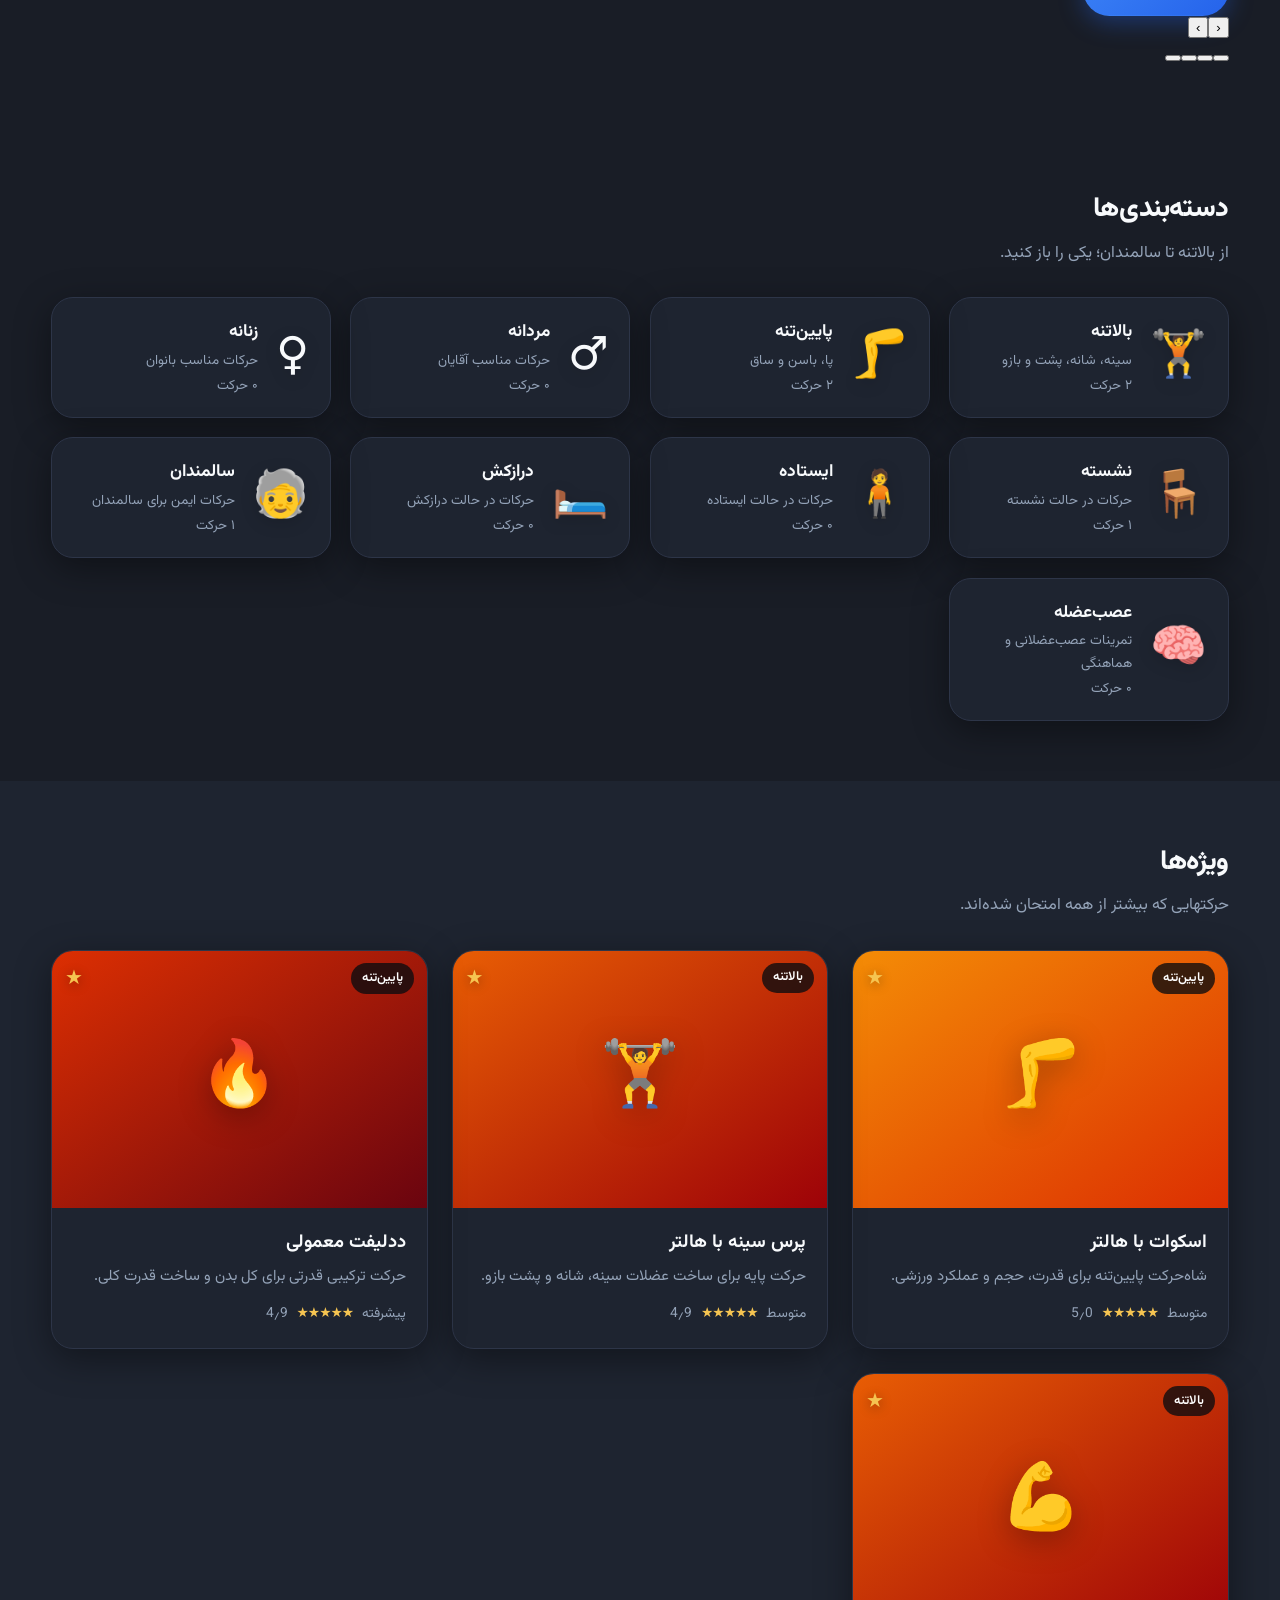
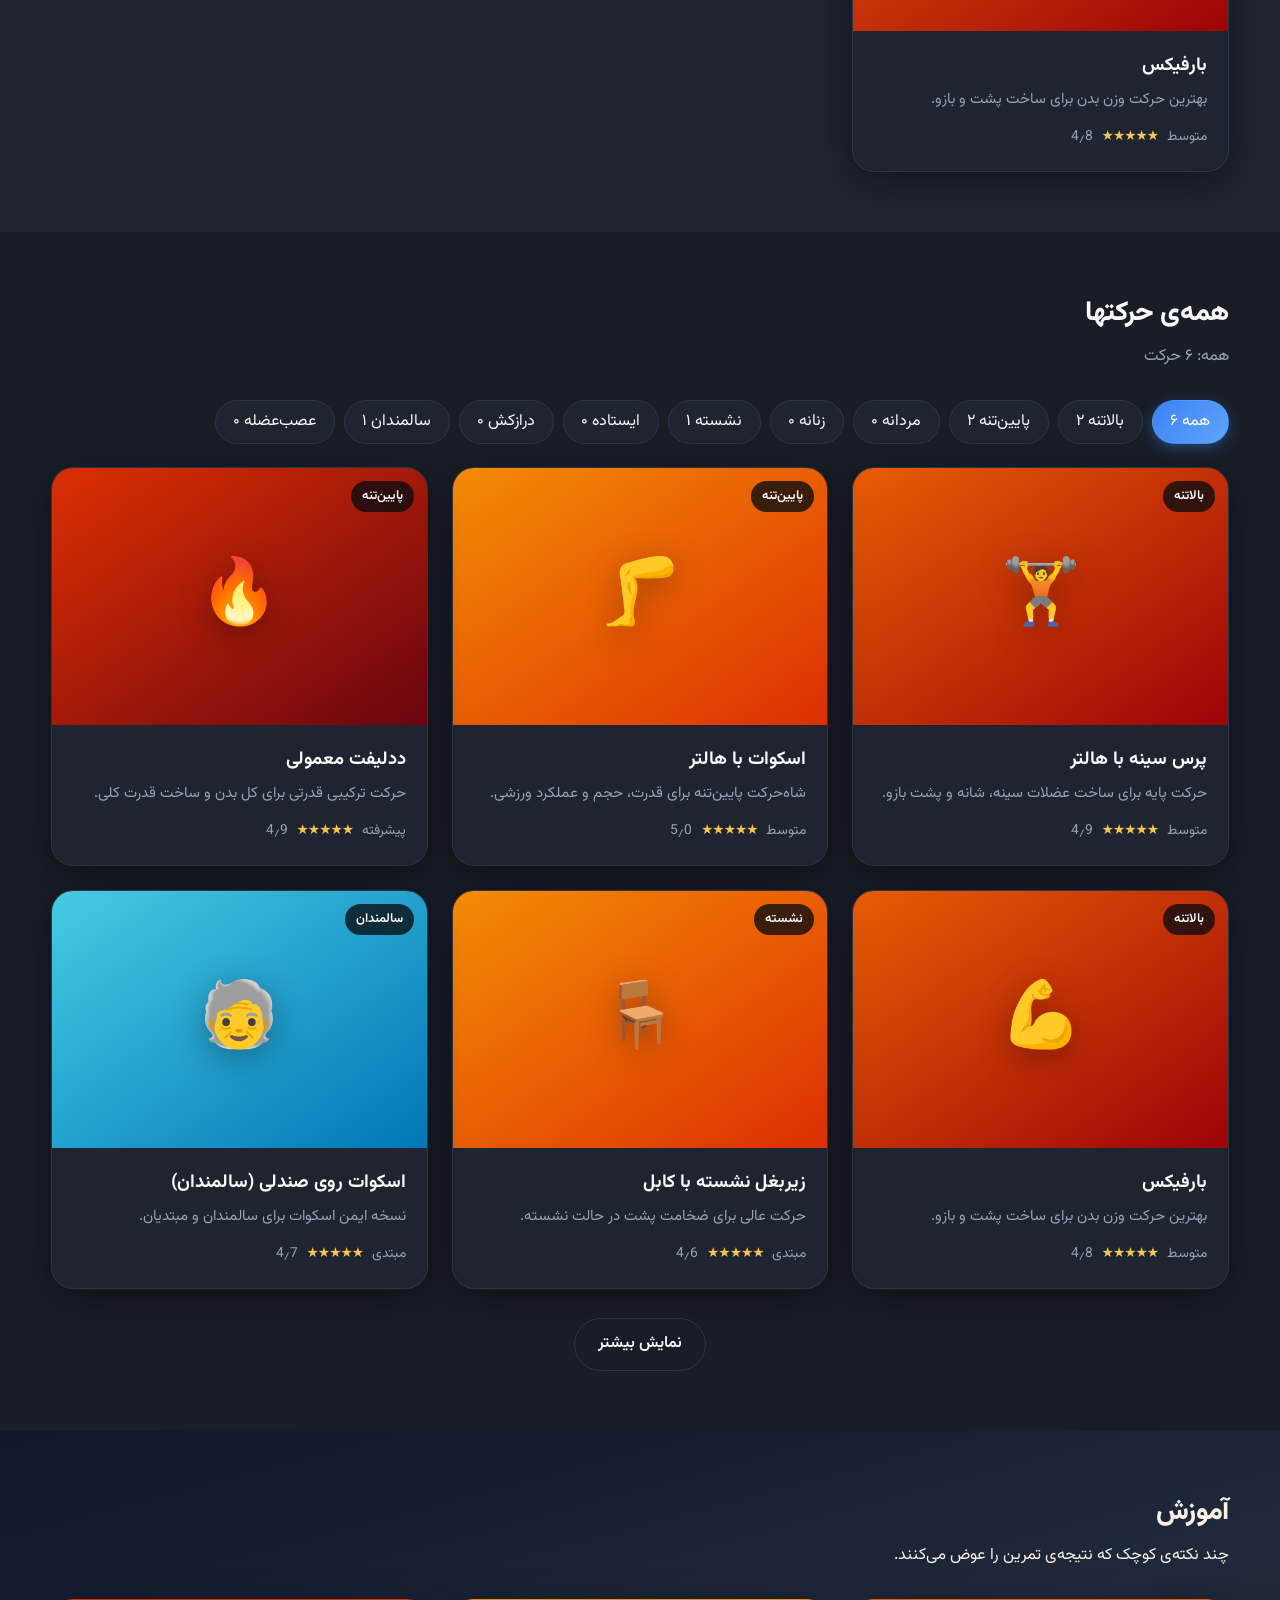
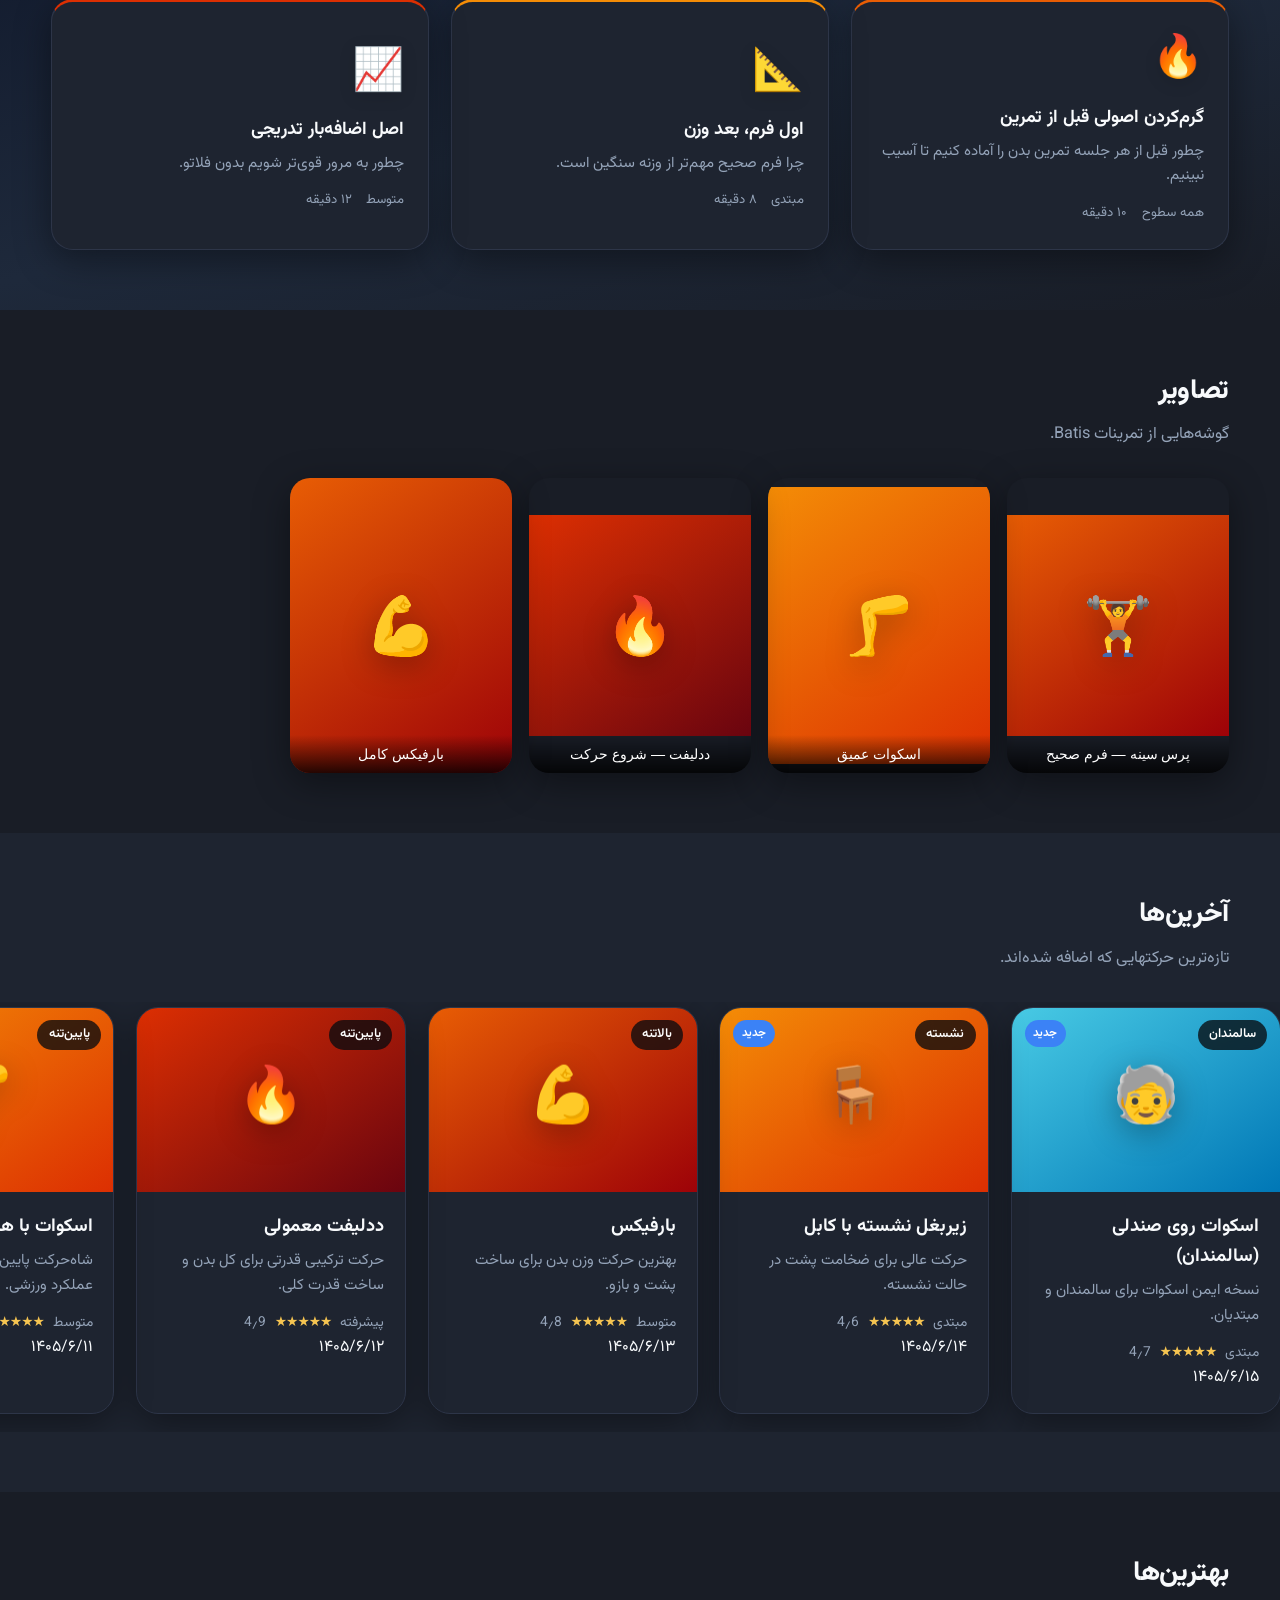
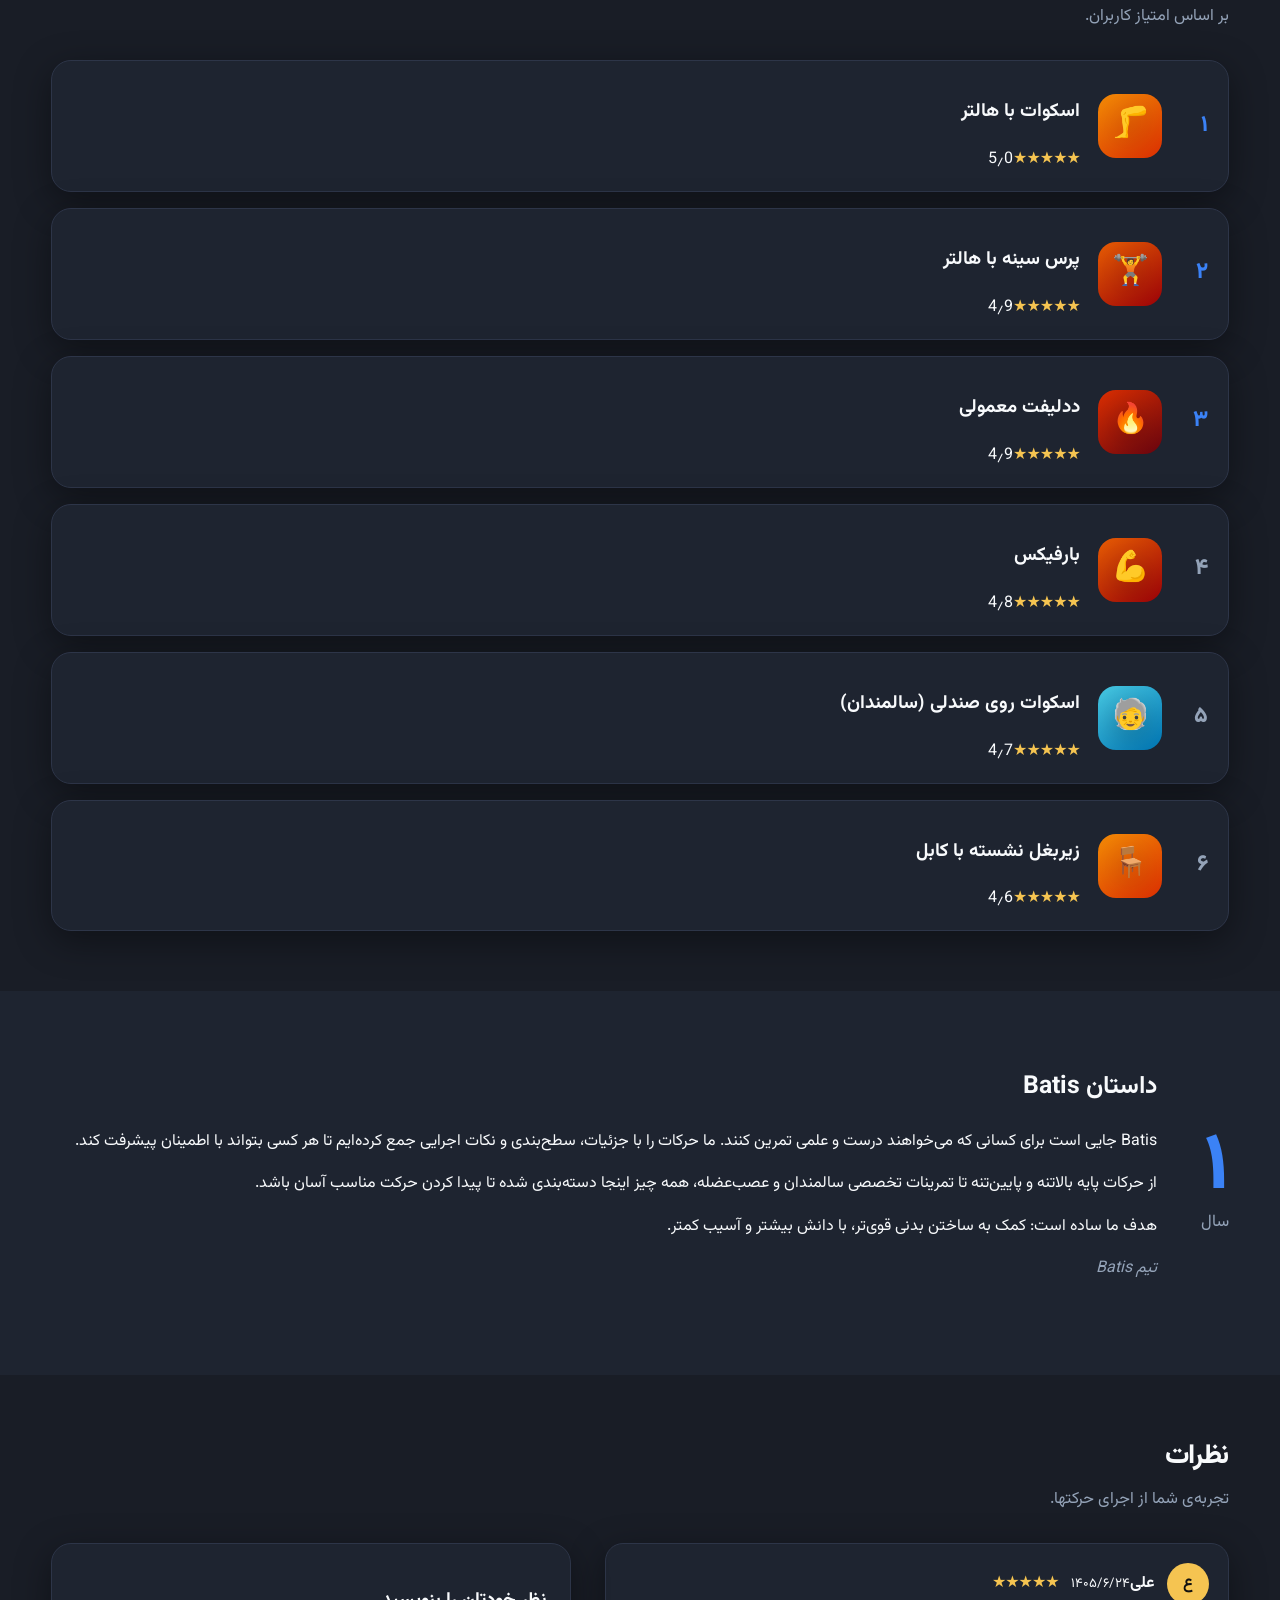
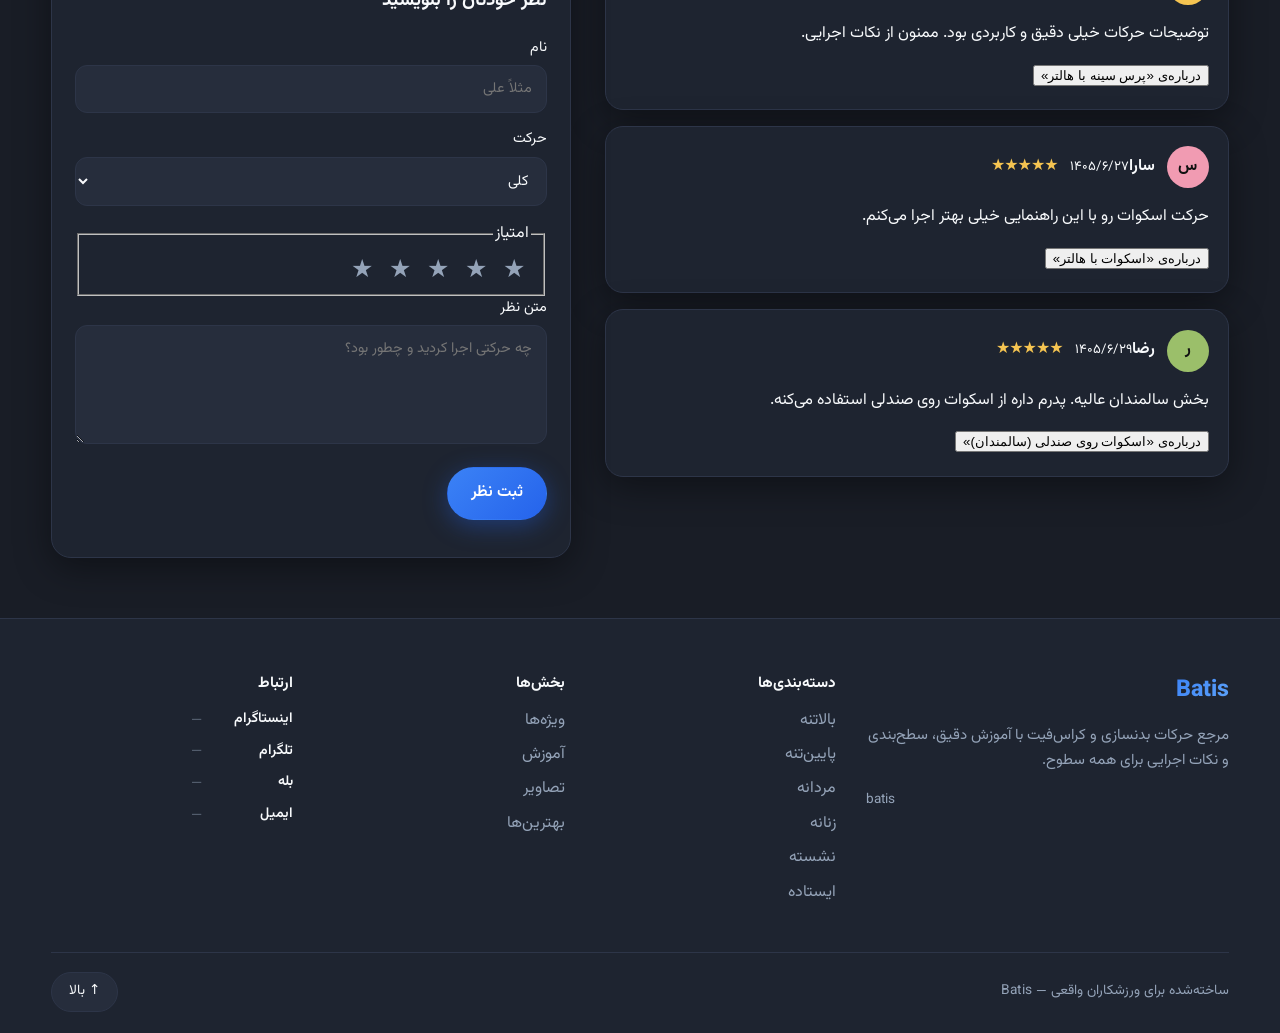
==== commit 88c3c60e: "link Fitonomy theme CSS files (blue accent, soft cards)" ====
--- a/index.html
+++ b/index.html
@@ -5,7 +5,7 @@
   <meta name="viewport" content="width=device-width, initial-scale=1, viewport-fit=cover">
   <title>Batis | بدنسازی و کراس‌فیت</title>
   <meta name="description" content="Batis؛ مرجع حرکات بدنسازی و کراس‌فیت حرفه‌ای.">
-  <meta name="theme-color" content="#0a0c10">
+  <meta name="theme-color" content="#191d26">
   <meta property="og:title" content="Batis | حرکات بدنسازی">
   <meta property="og:description" content="مرجع حرکات بدنسازی و کراس‌فیت با آموزش دقیق و نکات اجرایی.">
   <meta property="og:type" content="website">
@@ -26,7 +26,11 @@
   <link rel="preconnect" href="https://fonts.gstatic.com" crossorigin>
   <link href="https://fonts.googleapis.com/css2?family=Vazirmatn:wght@300;400;500;700;800&display=swap" rel="stylesheet">
   <link rel="stylesheet" href="assets/css/style.css">
+  <link rel="stylesheet" href="assets/css/style-more.css">
+  <link rel="stylesheet" href="assets/css/style-mid.css">
+  <link rel="stylesheet" href="assets/css/style-end.css">
   <link rel="stylesheet" href="assets/css/extras.css">
+  <link rel="stylesheet" href="assets/css/fitonomy-theme.css">
 </head>
 <body>
 
@@ -130,7 +134,7 @@
       <p class="hero-count" id="stats"></p>
     </div>
     <div class="hero-art" aria-hidden="true">
-      <div class="art" style="--from:#e85d04;--to:#9d0208">
+      <div class="art" style="--from:#3b82f6;--to:#1e3a8a">
         <span class="em">💪</span>
       </div>
     </div>
--- a/assets/css/style.css
+++ b/assets/css/style.css
@@ -1,577 +1,183 @@
 /* ==========================================================
-   Batis | Gym / Fitness theme
+   Batis | Fitonomy-inspired theme — blue accent, soft cards
    ========================================================== */
-:root {
-  --bg: #f4f2ef;
-  --surface: #ffffff;
-  --surface-2: #ebe7e1;
-  --text: #12141a;
-  --muted: #5c6570;
-  --accent: #e85d04;
-  --accent-2: #ff7a1a;
-  --accent-soft: rgba(232, 93, 4, 0.12);
-  --honey: #e85d04;
-  --rose: #c2410c;
-  --green: #16a34a;
-  --border: #ddd6cc;
-  --radius: 18px;
-  --font: Vazirmatn, system-ui, sans-serif;
-  --shadow: 0 8px 28px rgba(18, 20, 26, 0.07);
-  --shadow-lg: 0 16px 48px rgba(18, 20, 26, 0.12);
-}
-
-[data-theme="dark"] {
-  --bg: #0a0c10;
-  --surface: #12151c;
-  --surface-2: #1a1e28;
-  --text: #f0f2f5;
-  --muted: #8b93a3;
-  --accent: #ff6b1a;
-  --accent-2: #ff8c42;
-  --accent-soft: rgba(255, 107, 26, 0.15);
-  --border: #2a303c;
-  --shadow: 0 8px 32px rgba(0, 0, 0, 0.45);
-  --shadow-lg: 0 20px 56px rgba(0, 0, 0, 0.55);
-}
-
-*, *::before, *::after { box-sizing: border-box; }
-html { scroll-behavior: smooth; }
-body {
-  margin: 0;
-  font-family: var(--font);
-  background: var(--bg);
-  color: var(--text);
-  line-height: 1.65;
-  -webkit-font-smoothing: antialiased;
-}
-a { color: var(--accent-2); text-decoration: none; transition: color .15s; }
-a:hover { color: var(--accent); }
-img { max-width: 100%; display: block; }
-.wrap { width: min(1180px, 92vw); margin-inline: auto; }
-
-/* Buttons */
-.btn {
-  display: inline-flex; align-items: center; justify-content: center; gap: .4rem;
-  padding: .7rem 1.35rem; border-radius: 999px; border: 1px solid transparent;
-  font: inherit; font-weight: 600; cursor: pointer; transition: .18s ease;
-}
-.btn-green {
-  background: linear-gradient(135deg, var(--accent), var(--accent-2));
-  color: #fff; box-shadow: 0 4px 16px var(--accent-soft);
-}
-.btn-green:hover { filter: brightness(1.08); transform: translateY(-1px); }
-.btn-ghost {
-  background: transparent; border-color: var(--border); color: var(--text);
-}
-.btn-ghost:hover { background: var(--surface-2); border-color: var(--accent); }
-.icon-btn {
-  background: transparent; border: none; color: var(--text);
-  cursor: pointer; padding: .45rem; border-radius: 12px; transition: .15s;
-}
-.icon-btn:hover { background: var(--surface-2); color: var(--accent); }
-
-/* Loader */
-.loader {
-  position: fixed; inset: 0; z-index: 999; background: var(--bg);
-  display: grid; place-items: center;
-}
-.loader p { color: var(--muted); letter-spacing: .02em; }
-.progress {
-  position: fixed; top: 0; left: 0; height: 3px;
-  background: linear-gradient(90deg, var(--accent), var(--accent-2));
-  width: 0; z-index: 1000;
-}
-
-/* Nav */
-.nav {
-  position: sticky; top: 0; z-index: 50;
-  background: color-mix(in srgb, var(--bg) 82%, transparent);
-  backdrop-filter: blur(16px) saturate(1.2);
-  border-bottom: 1px solid var(--border);
-}
-.nav-in { display: flex; align-items: center; gap: 1rem; padding: .85rem 0; }
-.logo-text {
-  font-weight: 800; font-size: 1.4rem;
-  background: linear-gradient(135deg, var(--accent), var(--accent-2));
-  -webkit-background-clip: text; background-clip: text; color: transparent;
-}
-.nav-links { display: flex; gap: .35rem; flex: 1; flex-wrap: wrap; }
-.nav-links a {
-  color: var(--muted); font-size: .9rem; padding: .4rem .65rem;
-  border-radius: 10px; transition: .15s;
-}
-.nav-links a:hover, .nav-links a.active {
-  color: var(--text); background: var(--surface-2);
-}
-.dd { position: relative; }
-.dd-btn {
-  background: none; border: none; color: var(--muted); font: inherit;
-  cursor: pointer; display: flex; align-items: center; gap: .3rem; padding: .4rem .65rem;
-}
-.dd-panel {
-  display: none; position: absolute; top: calc(100% + 6px); right: 0;
-  background: var(--surface); border: 1px solid var(--border); border-radius: 14px;
-  padding: .5rem; min-width: 200px; box-shadow: var(--shadow-lg); z-index: 20;
-}
-.dd:hover .dd-panel, .dd:focus-within .dd-panel { display: block; }
-.dd-panel button {
-  display: flex; align-items: center; gap: .5rem; width: 100%; text-align: right;
-  background: none; border: none; color: var(--text); padding: .55rem .75rem;
-  border-radius: 10px; cursor: pointer; font: inherit;
-}
-.dd-panel button:hover { background: var(--surface-2); }
-.dd-panel .em { font-size: 1.15rem; }
-.nav-tools { display: flex; align-items: center; gap: .5rem; }
-.search-pill {
-  display: flex; align-items: center; gap: .5rem;
-  background: var(--surface-2); border: 1px solid var(--border);
-  border-radius: 999px; padding: .45rem .9rem; color: var(--muted);
-  cursor: pointer; font: inherit; transition: .15s;
-}
-.search-pill:hover { border-color: var(--accent); color: var(--text); }
-.search-pill kbd { font-size: .7rem; opacity: .5; }
-
-/* Sidebar */
-.scrim {
-  position: fixed; inset: 0; background: rgba(0,0,0,.5);
-  opacity: 0; pointer-events: none; z-index: 40; transition: .25s;
-}
-.scrim.on { opacity: 1; pointer-events: auto; }
-.sidebar {
-  position: fixed; top: 0; right: 0; width: min(320px, 88vw); height: 100%;
-  background: var(--surface); z-index: 45; transform: translateX(100%);
-  transition: .28s cubic-bezier(.2,.8,.2,1); padding: 1.15rem; overflow: auto;
-  border-left: 1px solid var(--border); box-shadow: var(--shadow-lg);
-}
-.sidebar.open { transform: none; }
-.sb-head { display: flex; justify-content: space-between; align-items: center; margin-bottom: 1rem; }
-.sb-note { color: var(--muted); font-size: .9rem; margin-bottom: 1rem; }
-.sb-title { font-size: .8rem; color: var(--muted); margin: 1.1rem 0 .45rem; text-transform: uppercase; letter-spacing: .04em; }
-.sb-list { list-style: none; padding: 0; margin: 0; }
-.sb-list button, .sb-list a {
-  display: flex; align-items: center; gap: .55rem; width: 100%; text-align: right;
-  background: none; border: none; color: var(--text); padding: .6rem .5rem;
-  border-radius: 10px; font: inherit; cursor: pointer; transition: .15s;
-}
-.sb-list button:hover, .sb-list a:hover { background: var(--surface-2); }
-.sb-list .n { margin-right: auto; color: var(--muted); font-size: .8rem; }
-.sb-list span:first-child { font-size: 1.25rem; }
-
-/* Search overlay */
-.search-layer {
-  position: fixed; inset: 0; z-index: 60; background: rgba(0,0,0,.55);
-  display: none; place-items: start center; padding-top: 8vh;
-}
-.search-layer.open { display: grid; }
-.search-box {
-  width: min(580px, 92vw); background: var(--surface); border-radius: 18px;
-  border: 1px solid var(--border); box-shadow: var(--shadow-lg);
-}
-.search-row {
-  display: flex; align-items: center; gap: .5rem;
-  padding: .9rem 1.1rem; border-bottom: 1px solid var(--border);
-}
-.search-row input {
-  flex: 1; background: transparent; border: none; color: var(--text);
-  font: inherit; outline: none; font-size: 1.05rem;
-}
-.search-results { max-height: 50vh; overflow: auto; padding: .5rem; }
-.search-results button {
-  display: block; width: 100%; text-align: right; background: none; border: none;
-  color: var(--text); padding: .75rem; border-radius: 12px; cursor: pointer; font: inherit;
-}
-.search-results button:hover { background: var(--surface-2); }
-.search-results small { display: block; color: var(--muted); font-size: .8rem; margin-top: .2rem; }
-
-/* Hero */
-.hero { padding: 3.5rem 0 2.5rem; position: relative; overflow: hidden; }
-.hero-grid {
-  display: grid; grid-template-columns: 1.15fr 1fr; gap: 2.5rem; align-items: center;
-}
-.hero h1 {
-  font-size: clamp(2rem, 4.2vw, 3rem); line-height: 1.2;
-  margin: 0 0 .9rem; font-weight: 800; letter-spacing: -.02em;
-}
-.hero .lead { color: var(--muted); font-size: 1.1rem; max-width: 36em; }
-.hero-search { display: flex; gap: .55rem; margin: 1.4rem 0 1rem; }
-.hero-search input {
-  flex: 1; padding: .8rem 1.15rem; border-radius: 999px;
-  border: 1px solid var(--border); background: var(--surface); color: var(--text);
-  font: inherit; transition: border-color .15s;
-}
-.hero-search input:focus { outline: none; border-color: var(--accent); }
-.hero-tags { display: flex; flex-wrap: wrap; gap: .45rem; }
-.hero-tags .tag {
-  background: var(--surface); border: 1px solid var(--border); color: var(--text);
-  padding: .35rem .8rem; border-radius: 999px; cursor: pointer; font: inherit;
-  font-size: .85rem; transition: .15s;
-}
-.hero-tags .tag:hover { border-color: var(--accent); background: var(--accent-soft); }
-.hero-count { color: var(--muted); font-size: .9rem; margin-top: 1rem; }
-
-/* Art / Emoji blocks */
-.art {
-  display: grid; place-items: center;
-  background: linear-gradient(145deg, var(--from, #e85d04), var(--to, #9d0208));
-  position: relative; overflow: hidden;
-}
-.art .em {
-  font-size: 3.25rem; line-height: 1;
-  display: grid; place-items: center;
-  animation: float-em 3.2s ease-in-out infinite;
-  filter: drop-shadow(0 6px 12px rgba(0,0,0,.25));
-  transform-origin: center;
-}
-.hero-art .art {
-  min-height: 300px; border-radius: 28px;
-  box-shadow: var(--shadow-lg);
-}
-.hero-art .art .em,
-.hero-art .art { font-size: 6.5rem; }
-@keyframes float-em {
-  0%, 100% { transform: translateY(0) scale(1); }
-  50% { transform: translateY(-10px) scale(1.06); }
-}
-.wave { display: block; width: 100%; height: 52px; fill: var(--surface); }
-
-/* Sections */
-.section { padding: 3.5rem 0; }
-.section.band { background: var(--surface); }
-.section.band-green {
-  background: linear-gradient(165deg, #1a1008 0%, #0f0c0a 50%, var(--bg) 100%);
-}
-[data-theme="light"] .section.band-green {
-  background: linear-gradient(165deg, #2a1810 0%, #1a1008 40%, #f4f2ef 100%);
-}
-.sec-head { margin-bottom: 1.75rem; }
-.sec-head h2 { margin: 0 0 .35rem; font-size: 1.65rem; font-weight: 800; letter-spacing: -.01em; }
-.sec-head p { margin: 0; color: var(--muted); font-size: 1rem; }
-.sec-head.light h2, .sec-head.light p { color: #f8e9d8; }
-
-/* Cards — larger */
-.grid {
-  display: grid;
-  grid-template-columns: repeat(auto-fill, minmax(280px, 1fr));
-  gap: 1.4rem;
-}
-.card {
-  background: var(--surface); border: 1px solid var(--border);
-  border-radius: var(--radius); overflow: hidden; cursor: pointer;
-  transition: transform .2s ease, box-shadow .2s ease, border-color .2s;
-  position: relative;
-}
-.card:hover {
-  transform: translateY(-5px);
-  box-shadow: var(--shadow-lg);
-  border-color: color-mix(in srgb, var(--accent) 40%, var(--border));
-}
-.card .art {
-  aspect-ratio: 16 / 11;
-  font-size: 3.25rem;
-}
-.card .art img { width: 100%; height: 100%; object-fit: cover; }
-.card .art .em { font-size: 3.5rem; }
-.card .badge {
-  position: absolute; top: .75rem; right: .75rem;
-  background: rgba(10, 12, 16, .72); color: #fff;
-  font-size: .78rem; padding: .28rem .65rem; border-radius: 999px;
-  backdrop-filter: blur(6px);
-}
-.card .ribbon {
-  position: absolute; top: .75rem; left: .75rem;
-  color: #f5c451; font-size: 1.15rem;
-  filter: drop-shadow(0 2px 4px rgba(0,0,0,.3));
-}
-.card .new-dot {
-  position: absolute; top: .75rem; left: .75rem;
-  background: var(--accent); color: #fff; font-size: .7rem;
-  padding: .2rem .5rem; border-radius: 999px; font-weight: 700;
-}
-.card-body { padding: 1.15rem 1.2rem 1.25rem; }
-.card-body h3 { margin: 0 0 .35rem; font-size: 1.12rem; font-weight: 700; }
-.card-body p {
-  margin: 0; color: var(--muted); font-size: .92rem;
-  display: -webkit-box; -webkit-line-clamp: 2; -webkit-box-orient: vertical; overflow: hidden;
-}
-.card .meta {
-  display: flex; align-items: center; gap: .55rem;
-  margin-top: .75rem; font-size: .85rem; color: var(--muted);
-}
-.stars { letter-spacing: -1px; color: #f5c451; }
-.card.mini { min-width: 240px; flex: 0 0 240px; }
-.card.mini .art .em { font-size: 2.8rem; }
-
-/* Categories */
-.cat-grid {
-  display: grid;
-  grid-template-columns: repeat(auto-fill, minmax(220px, 1fr));
-  gap: 1.1rem;
-}
-.cat {
-  display: flex; gap: 1rem; align-items: center;
-  background: var(--surface); border: 1px solid var(--border);
-  border-radius: var(--radius); padding: 1.15rem 1.2rem;
-  cursor: pointer; text-align: right; font: inherit; color: var(--text);
-  transition: .18s ease;
-}
-.cat:hover {
-  border-color: var(--accent);
-  box-shadow: var(--shadow);
-  transform: translateY(-2px);
-}
-.cat-ic {
-  font-size: 2.4rem; line-height: 1;
-  animation: float-em 3.5s ease-in-out infinite;
-  flex-shrink: 0;
-}
-.cat small { display: block; color: var(--muted); font-size: .82rem; margin-top: .15rem; }
-.cat b { font-size: 1.05rem; }
-
-/* Chips */
-.chips { display: flex; flex-wrap: wrap; gap: .5rem; margin-bottom: 1.35rem; }
-.chips .chip {
-  background: var(--surface); border: 1px solid var(--border);
-  border-radius: 999px; padding: .45rem 1rem; cursor: pointer;
-  font: inherit; color: var(--text); transition: .15s;
-}
-.chips .chip:hover { border-color: var(--accent); }
-.chips .chip.on {
-  background: linear-gradient(135deg, var(--accent), var(--accent-2));
-  color: #fff; border-color: transparent;
-}
-.center { text-align: center; margin-top: 1.75rem; }
-
-/* Tutorials */
-.tut-grid {
-  display: grid;
-  grid-template-columns: repeat(auto-fill, minmax(280px, 1fr));
-  gap: 1.25rem;
-}
-.tut {
-  background: var(--surface); border: 1px solid var(--border);
-  border-radius: var(--radius); padding: 1.4rem; text-align: right;
-  cursor: pointer; font: inherit; color: var(--text);
-  border-top: 3px solid var(--c, var(--accent));
-  transition: .18s ease;
-}
-.tut:hover { transform: translateY(-3px); box-shadow: var(--shadow); }
-.tut-ic {
-  font-size: 2.2rem; display: inline-block;
-  animation: float-em 3s ease-in-out infinite;
-}
-.tut h3 { margin: .5rem 0 .35rem; font-size: 1.1rem; }
-.tut p { color: var(--muted); font-size: .92rem; margin: 0; }
-.tut-meta {
-  display: flex; gap: .9rem; font-size: .8rem; color: var(--muted); margin-top: .75rem;
-}
-
-/* Gallery */
-.gallery {
-  display: grid;
-  grid-template-columns: repeat(auto-fill, minmax(180px, 1fr));
-  gap: 1rem;
-}
-.g-item {
-  background: none; border: none; padding: 0; cursor: pointer;
-  border-radius: 16px; overflow: hidden; position: relative;
-  transition: transform .2s;
-}
-.g-item:hover { transform: scale(1.03); }
-.g-item .art {
-  aspect-ratio: var(--ratio, 1);
-  font-size: 2.8rem;
-}
-.g-item .art .em { font-size: 3rem; }
-.g-cap {
-  position: absolute; bottom: 0; left: 0; right: 0;
-  padding: .65rem .75rem;
-  background: linear-gradient(transparent, rgba(0,0,0,.75));
-  color: #fff; font-size: .85rem;
-}
-
-/* Latest horizontal */
-.hscroll {
-  display: flex; gap: 1.25rem; overflow-x: auto;
-  padding: .25rem max(4vw, calc((100vw - 1180px) / 2)) 1rem;
-  scroll-snap-type: x mandatory; -webkit-overflow-scrolling: touch;
-}
-.hscroll .card { scroll-snap-align: start; }
-
-/* Best list */
-.best-list { list-style: none; padding: 0; margin: 0; display: grid; gap: .9rem; }
-.rank {
-  display: flex; align-items: center; gap: 1.1rem;
-  padding: 1rem 1.2rem; background: var(--surface);
-  border: 1px solid var(--border); border-radius: 16px; color: var(--text);
-  transition: .15s;
-}
-.rank:hover { border-color: var(--accent); box-shadow: var(--shadow); }
-.rank-n { font-weight: 800; font-size: 1.35rem; color: var(--muted); min-width: 1.6rem; }
-.rank-top .rank-n { color: var(--accent); }
-.rank .thumb {
-  width: 56px; height: 56px; border-radius: 14px; overflow: hidden; flex-shrink: 0;
-}
-.rank .thumb .art {
-  width: 100%; height: 100%; font-size: 1.5rem;
-}
-.rank .thumb .art .em { font-size: 1.6rem; animation: none; }
-
-/* Story */
-.story { padding: 4.5rem 0; background: var(--surface); }
-.story-in {
-  display: grid; grid-template-columns: auto 1fr; gap: 2.5rem; align-items: center;
-}
-.story-num b {
-  font-size: 4.5rem; color: var(--accent); display: block; line-height: 1;
-  font-weight: 800;
-}
-.story-num span { color: var(--muted); font-size: 1rem; }
-.story-text h2 { margin-top: 0; font-size: 1.5rem; }
-.sig { color: var(--muted); font-style: italic; }
-
-/* Comments */
-.cm-layout { display: grid; grid-template-columns: 1.2fr 1fr; gap: 2rem; }
-.cm {
-  background: var(--surface); border: 1px solid var(--border);
-  border-radius: 14px; padding: 1.15rem; margin-bottom: .9rem;
-}
-.cm-top { display: flex; align-items: center; gap: .75rem; margin-bottom: .55rem; }
-.avatar {
-  width: 40px; height: 40px; border-radius: 50%; background: var(--c);
-  display: grid; place-items: center; font-weight: 700; color: #111; flex-shrink: 0;
-}
-.mine { font-size: .75rem; color: var(--accent); margin-right: .4rem; }
-.cm-form {
-  background: var(--surface); border: 1px solid var(--border);
-  border-radius: 18px; padding: 1.35rem; position: sticky; top: 5rem;
-}
-.cm-form label { display: block; margin-bottom: .85rem; font-size: .9rem; }
-.cm-form input, .cm-form select, .cm-form textarea {
-  width: 100%; margin-top: .35rem; padding: .65rem .85rem;
-  border-radius: 12px; border: 1px solid var(--border);
-  background: var(--surface-2); color: var(--text); font: inherit;
-}
-.cm-form input:focus, .cm-form select:focus, .cm-form textarea:focus {
-  outline: none; border-color: var(--accent);
-}
-.rate-stars { display: flex; gap: .25rem; }
-.rate-stars button {
-  background: none; border: none; font-size: 1.5rem; color: var(--muted); cursor: pointer;
-}
-.rate-stars button.on { color: #f5c451; }
-.hint { font-size: .85rem; color: var(--muted); }
-
-/* Footer */
-.footer {
-  background: var(--surface); border-top: 1px solid var(--border);
-  padding: 3rem 0 1.25rem;
-}
-.foot-grid {
-  display: grid; grid-template-columns: 1.5fr 1fr 1fr 1fr; gap: 1.75rem;
-}
-.foot-grid h4 { margin: 0 0 .7rem; font-size: .95rem; font-weight: 700; }
-.foot-grid ul { list-style: none; padding: 0; margin: 0; }
-.foot-grid li { margin-bottom: .4rem; }
-.foot-grid a { color: var(--muted); transition: color .15s; }
-.foot-grid a:hover { color: var(--accent); }
-.foot-desc { color: var(--muted); font-size: .92rem; line-height: 1.6; }
-.domain { color: var(--muted); font-size: .85rem; margin-top: .5rem; }
-.foot-contact-label {
-  display: inline-block; min-width: 4.5rem; color: var(--muted); font-size: .85rem;
-}
-.foot-bottom {
-  display: flex; justify-content: space-between; align-items: center;
-  margin-top: 2.25rem; padding-top: 1.15rem; border-top: 1px solid var(--border);
-  color: var(--muted); font-size: .85rem;
-}
-.to-top {
-  background: var(--surface-2); border: 1px solid var(--border); color: var(--text);
-  border-radius: 999px; padding: .45rem 1rem; cursor: pointer; font: inherit; transition: .15s;
-}
-.to-top:hover { border-color: var(--accent); color: var(--accent); }
-
-/* Modal */
-.modal { position: fixed; inset: 0; z-index: 80; display: none; }
-.modal.open { display: block; }
-.modal-scrim { position: absolute; inset: 0; background: rgba(0,0,0,.65); }
-.modal-panel {
-  position: absolute; top: 50%; left: 50%; transform: translate(-50%, -50%);
-  width: min(660px, 94vw); max-height: 90vh; overflow: auto;
-  background: var(--surface); border: 1px solid var(--border);
-  border-radius: 22px; box-shadow: var(--shadow-lg); outline: none;
-}
-.m-close { position: absolute; top: .7rem; left: .7rem; z-index: 2; }
-.m-art {
-  aspect-ratio: 16/9; font-size: 4.5rem; border-radius: 22px 22px 0 0;
-}
-.m-art .em { font-size: 5rem; }
-.m-title { padding: 1.3rem 1.5rem 0; }
-.m-title h2 { margin: 0 0 .55rem; font-size: 1.4rem; }
-.m-chips { display: flex; flex-wrap: wrap; gap: .4rem; }
-.m-chips span {
-  background: var(--surface-2); padding: .3rem .7rem; border-radius: 999px;
-  font-size: .8rem; color: var(--muted);
-}
-.m-body { padding: 1.1rem 1.5rem 1.6rem; }
-.m-lead { color: var(--muted); font-size: 1.02rem; }
-.ing h3, .m-body h3 { margin: 1.35rem 0 .55rem; font-size: 1.05rem; }
-.steps { padding-right: 1.25rem; margin: 0; }
-.steps li { margin-bottom: .55rem; }
-.tip {
-  background: var(--accent-soft); border-radius: 14px;
-  padding: .9rem 1.1rem; margin-top: 1.1rem;
-}
-.m-actions { display: flex; gap: .6rem; margin-top: 1.35rem; flex-wrap: wrap; }
-.m-related { margin-top: 1.6rem; }
-.m-related .row { display: flex; flex-wrap: wrap; gap: .45rem; }
-.m-related button {
-  background: var(--surface-2); border: none; color: var(--text);
-  padding: .45rem .9rem; border-radius: 999px; cursor: pointer; font: inherit;
-}
-.m-related button:hover { background: var(--accent-soft); }
-
-.chip-row { display: flex; flex-wrap: wrap; gap: .45rem; }
-.chip {
-  display: inline-block; padding: .3rem .7rem; border-radius: 999px;
-  background: var(--surface-2); font-size: .85rem;
-}
-.video-wrap { margin: 1.1rem 0; border-radius: 14px; overflow: hidden; }
-
-.toast {
-  position: fixed; bottom: 1.6rem; left: 50%; transform: translateX(-50%);
-  background: var(--surface-2); border: 1px solid var(--border);
-  padding: .75rem 1.4rem; border-radius: 999px; z-index: 100;
-  opacity: 0; pointer-events: none; transition: .25s; box-shadow: var(--shadow);
-}
-.toast.show { opacity: 1; }
-
-/* Carousel */
-.carousel { display: grid; gap: 1.25rem; }
-.slide {
-  display: grid; grid-template-columns: 1fr 1.15fr; gap: 0;
-  background: var(--surface); border: 1px solid var(--border);
-  border-radius: 22px; overflow: hidden; min-height: 240px;
-}
-.slide-art { min-height: 240px; }
-.slide-art .art { height: 100%; min-height: 240px; border-radius: 0; }
-.slide-art .art .em { font-size: 4.5rem; }
-.slide-body {
-  padding: 1.75rem 1.85rem; display: flex; flex-direction: column; justify-content: center;
-}
-.slide-body h3 { margin: .45rem 0; font-size: 1.35rem; }
-.slide-body .badge {
-  display: inline-block; width: fit-content;
-  background: var(--accent-soft); color: var(--accent);
-  padding: .25rem .65rem; border-radius: 999px; font-size: .8rem; font-weight: 600;
-}
-
-@media (max-width: 860px) {
-  .hero-grid, .cm-layout, .story-in, .foot-grid, .slide {
-    grid-template-columns: 1fr;
+   :root {
+    /* Fitonomy-inspired palette — light */
+    --bg: #f4f6f9;
+    --surface: #ffffff;
+    --surface-2: #eef1f6;
+    --text: #0f172a;
+    --muted: #64748b;
+    --accent: #3b82f6;
+    --accent-2: #2563eb;
+    --accent-soft: rgba(59, 130, 246, 0.14);
+    --accent-glow: rgba(37, 99, 235, 0.32);
+    --green: #16a34a;
+    --border: #e2e8f0;
+    --radius: 22px;
+    --font: Vazirmatn, system-ui, -apple-system, sans-serif;
+    --shadow: 0 4px 20px rgba(15, 23, 42, 0.06);
+    --shadow-lg: 0 20px 50px rgba(15, 23, 42, 0.12);
+    --shadow-card: 0 8px 28px rgba(15, 23, 42, 0.07);
   }
-  .nav-links { display: none; }
-  .search-pill span, .search-pill kbd { display: none; }
-  .grid { grid-template-columns: repeat(auto-fill, minmax(260px, 1fr)); }
-  .hero-art .art { min-height: 220px; }
-  .slide-art { min-height: 180px; }
-}
+  
+  [data-theme="dark"] {
+    /* Fitonomy dark — deep navy */
+    --bg: #191d26;
+    --surface: #1e2430;
+    --surface-2: #262d3c;
+    --text: #f8fafc;
+    --muted: #94a3b8;
+    --accent: #3b82f6;
+    --accent-2: #60a5fa;
+    --accent-soft: rgba(59, 130, 246, 0.18);
+    --accent-glow: rgba(59, 130, 246, 0.4);
+    --border: #2d3548;
+    --shadow: 0 8px 28px rgba(0, 0, 0, 0.35);
+    --shadow-lg: 0 24px 56px rgba(0, 0, 0, 0.5);
+    --shadow-card: 0 10px 36px rgba(0, 0, 0, 0.4);
+  }
+  
+  *, *::before, *::after { box-sizing: border-box; }
+  html { scroll-behavior: smooth; }
+  body {
+    margin: 0;
+    font-family: var(--font);
+    background: var(--bg);
+    color: var(--text);
+    line-height: 1.65;
+    -webkit-font-smoothing: antialiased;
+  }
+  a { color: var(--accent-2); text-decoration: none; transition: color .15s; }
+  a:hover { color: var(--accent); }
+  img { max-width: 100%; display: block; }
+  .wrap { width: min(1200px, 92vw); margin-inline: auto; }
+  
+  .btn {
+    display: inline-flex; align-items: center; justify-content: center; gap: .45rem;
+    padding: .75rem 1.45rem; border-radius: 999px; border: 1px solid transparent;
+    font: inherit; font-weight: 600; cursor: pointer; transition: .18s ease;
+  }
+  .btn-green {
+    background: linear-gradient(135deg, var(--accent), var(--accent-2));
+    color: #fff; box-shadow: 0 6px 20px var(--accent-glow);
+  }
+  .btn-green:hover { filter: brightness(1.1); transform: translateY(-2px); box-shadow: 0 10px 28px var(--accent-glow); }
+  .btn-ghost {
+    background: transparent; border-color: var(--border); color: var(--text);
+  }
+  .btn-ghost:hover { background: var(--surface-2); border-color: var(--accent); color: var(--accent); }
+  .icon-btn {
+    background: transparent; border: none; color: var(--text);
+    cursor: pointer; padding: .5rem; border-radius: 12px; transition: .15s;
+  }
+  .icon-btn:hover { background: var(--surface-2); color: var(--accent); }
+  
+  .loader {
+    position: fixed; inset: 0; z-index: 999; background: var(--bg);
+    display: grid; place-items: center;
+  }
+  .loader p { color: var(--muted); letter-spacing: .02em; }
+  .progress {
+    position: fixed; top: 0; left: 0; height: 3px;
+    background: linear-gradient(90deg, var(--accent), var(--accent-2));
+    width: 0; z-index: 1000;
+  }
+  
+  .nav {
+    position: sticky; top: 0; z-index: 50;
+    background: color-mix(in srgb, var(--bg) 82%, transparent);
+    backdrop-filter: blur(20px) saturate(1.3);
+    border-bottom: 1px solid color-mix(in srgb, var(--border) 80%, transparent);
+  }
+  .nav-in { display: flex; align-items: center; gap: 1rem; padding: .9rem 0; }
+  .logo-text {
+    font-weight: 800; font-size: 1.45rem;
+    background: linear-gradient(135deg, var(--accent), var(--accent-2));
+    -webkit-background-clip: text; background-clip: text; color: transparent;
+  }
+  .nav-links { display: flex; gap: .3rem; flex: 1; flex-wrap: wrap; }
+  .nav-links a {
+    color: var(--muted); font-size: .9rem; padding: .42rem .7rem;
+    border-radius: 10px; transition: .15s;
+  }
+  .nav-links a:hover, .nav-links a.active {
+    color: var(--text); background: var(--surface-2);
+  }
+  .dd { position: relative; }
+  .dd-btn {
+    background: none; border: none; color: var(--muted); font: inherit;
+    cursor: pointer; display: flex; align-items: center; gap: .3rem; padding: .42rem .7rem;
+  }
+  .dd-panel {
+    display: none; position: absolute; top: calc(100% + 8px); right: 0;
+    background: var(--surface); border: 1px solid var(--border); border-radius: 18px;
+    padding: .55rem; min-width: 210px; box-shadow: var(--shadow-lg); z-index: 20;
+  }
+  .dd:hover .dd-panel, .dd:focus-within .dd-panel { display: block; }
+  .dd-panel button {
+    display: flex; align-items: center; gap: .55rem; width: 100%; text-align: right;
+    background: none; border: none; color: var(--text); padding: .6rem .8rem;
+    border-radius: 12px; cursor: pointer; font: inherit;
+  }
+  .dd-panel button:hover { background: var(--surface-2); }
+  .dd-panel .em { font-size: 1.3rem; }
+  .nav-tools { display: flex; align-items: center; gap: .5rem; }
+  .search-pill {
+    display: flex; align-items: center; gap: .5rem;
+    background: var(--surface-2); border: 1px solid var(--border);
+    border-radius: 999px; padding: .48rem .95rem; color: var(--muted);
+    cursor: pointer; font: inherit; transition: .15s;
+  }
+  .search-pill:hover { border-color: var(--accent); color: var(--text); }
+  .search-pill kbd { font-size: .7rem; opacity: .5; }
+  
+  .scrim {
+    position: fixed; inset: 0; background: rgba(0,0,0,.55);
+    opacity: 0; pointer-events: none; z-index: 40; transition: .25s;
+  }
+  .scrim.on { opacity: 1; pointer-events: auto; }
+  .sidebar {
+    position: fixed; top: 0; right: 0; width: min(320px, 88vw); height: 100%;
+    background: var(--surface); z-index: 45; transform: translateX(100%);
+    transition: .28s cubic-bezier(.2,.8,.2,1); padding: 1.2rem; overflow: auto;
+    border-left: 1px solid var(--border); box-shadow: var(--shadow-lg);
+  }
+  .sidebar.open { transform: none; }
+  .sb-head { display: flex; justify-content: space-between; align-items: center; margin-bottom: 1rem; }
+  .sb-note { color: var(--muted); font-size: .9rem; margin-bottom: 1rem; }
+  .sb-title { font-size: .78rem; color: var(--muted); margin: 1.15rem 0 .45rem; text-transform: uppercase; letter-spacing: .05em; }
+  .sb-list { list-style: none; padding: 0; margin: 0; }
+  .sb-list button, .sb-list a {
+    display: flex; align-items: center; gap: .55rem; width: 100%; text-align: right;
+    background: none; border: none; color: var(--text); padding: .65rem .55rem;
+    border-radius: 12px; font: inherit; cursor: pointer; transition: .15s;
+  }
+  .sb-list button:hover, .sb-list a:hover { background: var(--surface-2); }
+  .sb-list .n { margin-right: auto; color: var(--muted); font-size: .8rem; }
+  .sb-list span:first-child { font-size: 1.35rem; }
+  
+  .search-layer {
+    position: fixed; inset: 0; z-index: 60; background: rgba(0,0,0,.6);
+    display: none; place-items: start center; padding-top: 8vh;
+  }
+  .search-layer.open { display: grid; }
+  .search-box {
+    width: min(600px, 92vw); background: var(--surface); border-radius: 20px;
+    border: 1px solid var(--border); box-shadow: var(--shadow-lg);
+  }
+  .search-row {
+    display: flex; align-items: center; gap: .5rem;
+    padding: 1rem 1.15rem; border-bottom: 1px solid var(--border);
+  }
+  .search-row input {
+    flex: 1; background: transparent; border: none; color: var(--text);
+    font: inherit; outline: none; font-size: 1.08rem;
+  }
+  .search-results { max-height: 50vh; overflow: auto; padding: .55rem; }
+  .search-results button {
+    display: block; width: 100%; text-align: right; background: none; border: none;
+    color: var(--text); padding: .8rem; border-radius: 12px; cursor: pointer; font: inherit;
+  }
+  .search-results button:hover { background: var(--surface-2); }
+  .search-results small { display: block; color: var(--muted); font-size: .8rem; margin-top: .2rem; }
--- a/assets/css/style-more.css
+++ b/assets/css/style-more.css
@@ -0,0 +1,151 @@
+.hero { padding: 3.75rem 0 2.75rem; position: relative; overflow: hidden; }
+  .hero-grid {
+    display: grid; grid-template-columns: 1.15fr 1fr; gap: 2.75rem; align-items: center;
+  }
+  .hero h1 {
+    font-size: clamp(2.1rem, 4.4vw, 3.15rem); line-height: 1.18;
+    margin: 0 0 1rem; font-weight: 800; letter-spacing: -.025em;
+  }
+  .hero .lead { color: var(--muted); font-size: 1.12rem; max-width: 36em; line-height: 1.7; }
+  .hero-search { display: flex; gap: .55rem; margin: 1.5rem 0 1.1rem; }
+  .hero-search input {
+    flex: 1; padding: .85rem 1.2rem; border-radius: 999px;
+    border: 1px solid var(--border); background: var(--surface); color: var(--text);
+    font: inherit; transition: border-color .15s, box-shadow .15s;
+  }
+  .hero-search input:focus {
+    outline: none; border-color: var(--accent);
+    box-shadow: 0 0 0 3px var(--accent-soft);
+  }
+  .hero-tags { display: flex; flex-wrap: wrap; gap: .5rem; }
+  .hero-tags .tag {
+    background: var(--surface); border: 1px solid var(--border); color: var(--text);
+    padding: .38rem .85rem; border-radius: 999px; cursor: pointer; font: inherit;
+    font-size: .86rem; transition: .15s;
+  }
+  .hero-tags .tag:hover { border-color: var(--accent); background: var(--accent-soft); color: var(--accent); }
+  .hero-count { color: var(--muted); font-size: .9rem; margin-top: 1.1rem; }
+  
+  .art {
+    display: grid; place-items: center;
+    background: linear-gradient(145deg, var(--from, #3b82f6), var(--to, #1e3a8a));
+    position: relative; overflow: hidden;
+  }
+  .art .em {
+    font-size: 3.75rem; line-height: 1;
+    display: grid; place-items: center;
+    animation: float-em 2.8s ease-in-out infinite;
+    filter: drop-shadow(0 8px 16px rgba(0,0,0,.3));
+    transform-origin: center bottom;
+    will-change: transform;
+  }
+  .hero-art .art {
+    min-height: 320px; border-radius: 28px;
+    box-shadow: var(--shadow-lg);
+  }
+  .hero-art .art .em {
+    font-size: 7.5rem;
+    animation: float-em-hero 3s ease-in-out infinite;
+  }
+  @keyframes float-em {
+    0%, 100% { transform: translateY(0) scale(1) rotate(0deg); }
+    25% { transform: translateY(-8px) scale(1.05) rotate(-2deg); }
+    50% { transform: translateY(-14px) scale(1.08) rotate(0deg); }
+    75% { transform: translateY(-6px) scale(1.04) rotate(2deg); }
+  }
+  @keyframes float-em-hero {
+    0%, 100% { transform: translateY(0) scale(1) rotate(-3deg); }
+    50% { transform: translateY(-18px) scale(1.1) rotate(3deg); }
+  }
+  .wave { display: block; width: 100%; height: 52px; fill: var(--surface); }
+  
+  .section { padding: 3.75rem 0; }
+  .section.band { background: var(--surface); }
+  .section.band-green {
+    background: linear-gradient(165deg, #0f172a 0%, #1e293b 55%, var(--bg) 100%);
+  }
+  [data-theme="light"] .section.band-green {
+    background: linear-gradient(165deg, #1e3a8a 0%, #1e293b 45%, #f4f6f9 100%);
+  }
+  .sec-head { margin-bottom: 1.9rem; }
+  .sec-head h2 {
+    margin: 0 0 .4rem; font-size: 1.7rem; font-weight: 800; letter-spacing: -.015em;
+  }
+  .sec-head p { margin: 0; color: var(--muted); font-size: 1.02rem; }
+  .sec-head.light h2, .sec-head.light p { color: #faf0e4; }
+  
+  .grid {
+    display: grid;
+    grid-template-columns: repeat(auto-fill, minmax(300px, 1fr));
+    gap: 1.5rem;
+  }
+  .card {
+    background: var(--surface); border: 1px solid var(--border);
+    border-radius: var(--radius); overflow: hidden; cursor: pointer;
+    transition: transform .25s ease, box-shadow .25s ease, border-color .25s;
+    position: relative;
+    box-shadow: var(--shadow-card);
+  }
+  .card:hover {
+    transform: translateY(-5px);
+    box-shadow: var(--shadow-lg);
+    border-color: color-mix(in srgb, var(--accent) 40%, var(--border));
+  }
+  .card .art { aspect-ratio: 16 / 11; }
+  .card .art img { width: 100%; height: 100%; object-fit: cover; }
+  .card .art .em { font-size: 4rem; }
+  .card .badge {
+    position: absolute; top: .8rem; right: .8rem;
+    background: rgba(10, 12, 16, .78); color: #fff;
+    font-size: .8rem; padding: .3rem .7rem; border-radius: 999px;
+    backdrop-filter: blur(8px); font-weight: 600;
+  }
+  .card .ribbon {
+    position: absolute; top: .8rem; left: .8rem;
+    color: #f5c451; font-size: 1.25rem;
+    filter: drop-shadow(0 2px 6px rgba(0,0,0,.35));
+  }
+  .card .new-dot {
+    position: absolute; top: .8rem; left: .8rem;
+    background: var(--accent); color: #fff; font-size: .72rem;
+    padding: .22rem .55rem; border-radius: 999px; font-weight: 700;
+  }
+  .card-body { padding: 1.25rem 1.3rem 1.35rem; }
+  .card-body h3 { margin: 0 0 .4rem; font-size: 1.15rem; font-weight: 700; }
+  .card-body p {
+    margin: 0; color: var(--muted); font-size: .94rem;
+    display: -webkit-box; -webkit-line-clamp: 2; -webkit-box-orient: vertical; overflow: hidden;
+  }
+  .card .meta {
+    display: flex; align-items: center; gap: .55rem;
+    margin-top: .85rem; font-size: .86rem; color: var(--muted);
+  }
+  .stars { letter-spacing: -1px; color: #f5c451; }
+  .card.mini { min-width: 270px; flex: 0 0 270px; }
+  .card.mini .art .em { font-size: 3.4rem; }
+  
+  .cat-grid {
+    display: grid;
+    grid-template-columns: repeat(auto-fill, minmax(250px, 1fr));
+    gap: 1.2rem;
+  }
+  .cat {
+    display: flex; gap: 1.1rem; align-items: center;
+    background: var(--surface); border: 1px solid var(--border);
+    border-radius: var(--radius); padding: 1.25rem 1.3rem;
+    cursor: pointer; text-align: right; font: inherit; color: var(--text);
+    transition: .2s ease; box-shadow: var(--shadow-card);
+  }
+  .cat:hover {
+    border-color: var(--accent);
+    box-shadow: var(--shadow-lg);
+    transform: translateY(-3px);
+  }
+  .cat-ic {
+    font-size: 2.85rem; line-height: 1;
+    animation: float-em 3.2s ease-in-out infinite;
+    flex-shrink: 0;
+    filter: drop-shadow(0 4px 8px rgba(0,0,0,.15));
+  }
+  .cat small { display: block; color: var(--muted); font-size: .84rem; margin-top: .2rem; }
+  .cat b { font-size: 1.08rem; }
--- a/assets/css/style-mid.css
+++ b/assets/css/style-mid.css
@@ -0,0 +1,84 @@
+  .chips { display: flex; flex-wrap: wrap; gap: .55rem; margin-bottom: 1.4rem; }
+  .chips .chip {
+    background: var(--surface); border: 1px solid var(--border);
+    border-radius: 999px; padding: .5rem 1.1rem; cursor: pointer;
+    font: inherit; color: var(--text); transition: .15s;
+  }
+  .chips .chip:hover { border-color: var(--accent); }
+  .chips .chip.on {
+    background: linear-gradient(135deg, var(--accent), var(--accent-2));
+    color: #fff; border-color: transparent; box-shadow: 0 4px 14px var(--accent-glow);
+  }
+  .center { text-align: center; margin-top: 1.85rem; }
+  
+  .tut-grid {
+    display: grid;
+    grid-template-columns: repeat(auto-fill, minmax(300px, 1fr));
+    gap: 1.35rem;
+  }
+  .tut {
+    background: var(--surface); border: 1px solid var(--border);
+    border-radius: var(--radius); padding: 1.5rem; text-align: right;
+    cursor: pointer; font: inherit; color: var(--text);
+    border-top: 3px solid var(--c, var(--accent));
+    transition: .2s ease; box-shadow: var(--shadow-card);
+  }
+  .tut:hover { transform: translateY(-4px); box-shadow: var(--shadow-lg); }
+  .tut-ic {
+    font-size: 2.6rem; display: inline-block;
+    animation: float-em 2.9s ease-in-out infinite;
+    filter: drop-shadow(0 4px 8px rgba(0,0,0,.12));
+  }
+  .tut h3 { margin: .55rem 0 .4rem; font-size: 1.12rem; }
+  .tut p { color: var(--muted); font-size: .94rem; margin: 0; }
+  .tut-meta {
+    display: flex; gap: .9rem; font-size: .82rem; color: var(--muted); margin-top: .85rem;
+  }
+  
+  .gallery {
+    display: grid;
+    grid-template-columns: repeat(auto-fill, minmax(200px, 1fr));
+    gap: 1.1rem;
+  }
+  .g-item {
+    background: none; border: none; padding: 0; cursor: pointer;
+    border-radius: 20px; overflow: hidden; position: relative;
+    transition: transform .22s; box-shadow: var(--shadow-card);
+  }
+  .g-item:hover { transform: scale(1.04); }
+  .g-item .art { aspect-ratio: var(--ratio, 1); }
+  .g-item .art .em { font-size: 3.5rem; }
+  .g-cap {
+    position: absolute; bottom: 0; left: 0; right: 0;
+    padding: .7rem .8rem;
+    background: linear-gradient(transparent, rgba(0,0,0,.8));
+    color: #fff; font-size: .88rem;
+  }
+  
+  .hscroll {
+    display: flex; gap: 1.35rem; overflow-x: auto;
+    padding: .3rem max(4vw, calc((100vw - 1200px) / 2)) 1.1rem;
+    scroll-snap-type: x mandatory; -webkit-overflow-scrolling: touch;
+  }
+  .hscroll .card { scroll-snap-align: start; }
+  
+  .best-list { list-style: none; padding: 0; margin: 0; display: grid; gap: 1rem; }
+  .rank {
+    display: flex; align-items: center; gap: 1.15rem;
+    padding: 1.1rem 1.25rem; background: var(--surface);
+    border: 1px solid var(--border); border-radius: 20px; color: var(--text);
+    transition: .18s; box-shadow: var(--shadow-card);
+  }
+  .rank:hover { border-color: var(--accent); box-shadow: var(--shadow); transform: translateX(-3px); }
+  .rank-n { font-weight: 800; font-size: 1.4rem; color: var(--muted); min-width: 1.7rem; }
+  .rank-top .rank-n { color: var(--accent); }
+  .rank .thumb {
+    width: 64px; height: 64px; border-radius: 18px; overflow: hidden; flex-shrink: 0;
+  }
+  .rank .thumb .art { width: 100%; height: 100%; }
+  .rank .thumb .art .em { font-size: 1.85rem; animation: none; }
+  
+  .story { padding: 4.75rem 0; background: var(--surface); }
+  .story-in {
+    display: grid; grid-template-columns: auto 1fr; gap: 2.75rem; align-items: center;
+  }
--- a/assets/css/style-end.css
+++ b/assets/css/style-end.css
@@ -0,0 +1,106 @@
+  .story-num b {
+    font-size: 5rem; color: var(--accent); display: block; line-height: 1;
+    font-weight: 800;
+  }
+  .story-num span { color: var(--muted); font-size: 1.05rem; }
+  .story-text h2 { margin-top: 0; font-size: 1.55rem; }
+  .sig { color: var(--muted); font-style: italic; }
+  
+  .cm-layout { display: grid; grid-template-columns: 1.2fr 1fr; gap: 2.1rem; }
+  .cm {
+    background: var(--surface); border: 1px solid var(--border);
+    border-radius: 18px; padding: 1.2rem; margin-bottom: 1rem;
+    box-shadow: var(--shadow-card);
+  }
+  .cm-top { display: flex; align-items: center; gap: .75rem; margin-bottom: .55rem; }
+  .avatar {
+    width: 42px; height: 42px; border-radius: 50%; background: var(--c);
+    display: grid; place-items: center; font-weight: 700; color: #111; flex-shrink: 0;
+  }
+  .mine { font-size: .75rem; color: var(--accent); margin-right: .4rem; }
+  .cm-form {
+    background: var(--surface); border: 1px solid var(--border);
+    border-radius: 20px; padding: 1.45rem; position: sticky; top: 5rem;
+    box-shadow: var(--shadow-card);
+  }
+  .cm-form label { display: block; margin-bottom: .9rem; font-size: .9rem; }
+  .cm-form input, .cm-form select, .cm-form textarea {
+    width: 100%; margin-top: .35rem; padding: .7rem .9rem;
+    border-radius: 12px; border: 1px solid var(--border);
+    background: var(--surface-2); color: var(--text); font: inherit;
+  }
+  .cm-form input:focus, .cm-form select:focus, .cm-form textarea:focus {
+    outline: none; border-color: var(--accent); box-shadow: 0 0 0 3px var(--accent-soft);
+  }
+  .rate-stars { display: flex; gap: .25rem; }
+  .rate-stars button {
+    background: none; border: none; font-size: 1.55rem; color: var(--muted); cursor: pointer;
+  }
+  .rate-stars button.on { color: #f5c451; }
+  .hint { font-size: .85rem; color: var(--muted); }
+  
+  .footer {
+    background: var(--surface); border-top: 1px solid var(--border);
+    padding: 3.25rem 0 1.35rem;
+  }
+  .foot-grid {
+    display: grid; grid-template-columns: 1.5fr 1fr 1fr 1fr; gap: 1.85rem;
+  }
+  .foot-grid h4 { margin: 0 0 .75rem; font-size: .95rem; font-weight: 700; }
+  .foot-grid ul { list-style: none; padding: 0; margin: 0; }
+  .foot-grid li { margin-bottom: .5rem; }
+  .foot-grid a { color: var(--muted); transition: color .15s; }
+  .foot-grid a:hover { color: var(--accent); }
+  .foot-desc { color: var(--muted); font-size: .94rem; line-height: 1.65; }
+  .domain { color: var(--muted); font-size: .85rem; margin-top: .55rem; }
+  .foot-contact-label {
+    display: inline-block; min-width: 5rem; color: var(--text);
+    font-size: .88rem; font-weight: 600; margin-left: .35rem;
+  }
+  #footContact li {
+    display: flex; align-items: center; gap: .35rem;
+    color: var(--muted); font-size: .9rem;
+  }
+  #footContact a { color: var(--accent-2); }
+  #footContact a:hover { color: var(--accent); }
+  .foot-bottom {
+    display: flex; justify-content: space-between; align-items: center;
+    margin-top: 2.35rem; padding-top: 1.2rem; border-top: 1px solid var(--border);
+    color: var(--muted); font-size: .86rem;
+  }
+  .to-top {
+    background: var(--surface-2); border: 1px solid var(--border); color: var(--text);
+    border-radius: 999px; padding: .48rem 1.05rem; cursor: pointer; font: inherit; transition: .15s;
+  }
+  .to-top:hover { border-color: var(--accent); color: var(--accent); }
+  
+  .modal { position: fixed; inset: 0; z-index: 80; display: none; }
+  .modal.open { display: block; }
+  .modal-scrim { position: absolute; inset: 0; background: rgba(0,0,0,.7); }
+  .modal-panel {
+    position: absolute; top: 50%; left: 50%; transform: translate(-50%, -50%);
+    width: min(680px, 94vw); max-height: 90vh; overflow: auto;
+    background: var(--surface); border: 1px solid var(--border);
+    border-radius: 24px; box-shadow: var(--shadow-lg); outline: none;
+  }
+  .m-close { position: absolute; top: .75rem; left: .75rem; z-index: 2; }
+  .m-art { aspect-ratio: 16/9; border-radius: 24px 24px 0 0; }
+  .m-art .em { font-size: 5.5rem; }
+  .m-title { padding: 1.4rem 1.55rem 0; }
+  .m-title h2 { margin: 0 0 .6rem; font-size: 1.45rem; }
+  .m-body { padding: 0 1.55rem 1.6rem; }
+  .m-lead { color: var(--muted); margin: 0 0 1rem; }
+  .m-meta { display: flex; flex-wrap: wrap; gap: .75rem; color: var(--muted); font-size: .9rem; margin-bottom: 1rem; }
+  
+  @media (max-width: 860px) {
+    .hero-grid, .cm-layout, .story-in, .foot-grid, .slide {
+      grid-template-columns: 1fr;
+    }
+    .nav-links { display: none; }
+    .search-pill span, .search-pill kbd { display: none; }
+    .grid { grid-template-columns: repeat(auto-fill, minmax(270px, 1fr)); }
+    .cat-grid { grid-template-columns: repeat(auto-fill, minmax(220px, 1fr)); }
+    .hero-art .art { min-height: 240px; }
+    .hero-art .art .em { font-size: 5.5rem; }
+    .card.mini { min-width: 250px; flex: 0 0 250px; }
+  }
--- a/assets/css/extras.css
+++ b/assets/css/extras.css
@@ -1,13 +1 @@
-/* extras + Batis helpers */
-.ing { position: static !important; }
-.chip-row{display:flex;flex-wrap:wrap;gap:.4rem;margin:.5rem 0}
-.chip{display:inline-block;padding:.25rem .6rem;border-radius:999px;background:var(--surface-2,#f0f0f0);font-size:.85rem}
-.video-wrap{margin:1rem 0}
-[data-theme=dark] .chip{background:#333}
-.stat{background:var(--surface-2,#222);padding:1.2rem;border-radius:12px;text-align:center}
-.stat b{display:block;font-size:1.8rem}
-.grid{display:grid;grid-template-columns:repeat(auto-fill,minmax(140px,1fr));gap:1rem}
-.tbl{width:100%;border-collapse:collapse}
-.tbl th,.tbl td{padding:.5rem;border-bottom:1px solid var(--border,#333);text-align:right}
-.card{background:var(--surface,#181b22);border:1px solid var(--border,#2a2f3a);border-radius:12px;padding:1rem;margin-bottom:1rem}
-.card-h{display:flex;justify-content:space-between;align-items:center;margin-bottom:.8rem}
+EXTRAS_HERE
--- a/assets/css/fitonomy-theme.css
+++ b/assets/css/fitonomy-theme.css
@@ -0,0 +1,88 @@
+/* Fitonomy-inspired theme override for Batis
+   Load AFTER style.css */
+
+:root {
+  --bg: #f4f6f9;
+  --surface: #ffffff;
+  --surface-2: #eef1f6;
+  --text: #0f172a;
+  --muted: #64748b;
+  --accent: #3b82f6;
+  --accent-2: #2563eb;
+  --accent-soft: rgba(59, 130, 246, 0.14);
+  --accent-glow: rgba(37, 99, 235, 0.32);
+  --border: #e2e8f0;
+  --radius: 22px;
+  --shadow: 0 4px 20px rgba(15, 23, 42, 0.06);
+  --shadow-lg: 0 20px 50px rgba(15, 23, 42, 0.12);
+  --shadow-card: 0 8px 28px rgba(15, 23, 42, 0.07);
+}
+
+[data-theme="dark"] {
+  --bg: #191d26;
+  --surface: #1e2430;
+  --surface-2: #262d3c;
+  --text: #f8fafc;
+  --muted: #94a3b8;
+  --accent: #3b82f6;
+  --accent-2: #60a5fa;
+  --accent-soft: rgba(59, 130, 246, 0.18);
+  --accent-glow: rgba(59, 130, 246, 0.4);
+  --border: #2d3548;
+  --shadow: 0 8px 28px rgba(0, 0, 0, 0.35);
+  --shadow-lg: 0 24px 56px rgba(0, 0, 0, 0.5);
+  --shadow-card: 0 10px 36px rgba(0, 0, 0, 0.4);
+}
+
+/* Soft cards like Fitonomy */
+.card {
+  border-radius: var(--radius);
+  transition: transform .25s ease, box-shadow .25s ease, border-color .25s;
+}
+.card:hover {
+  transform: translateY(-5px);
+  border-color: color-mix(in srgb, var(--accent) 40%, var(--border));
+}
+
+/* Blue gradient art placeholders */
+.art {
+  background: linear-gradient(145deg, var(--from, #3b82f6), var(--to, #1e3a8a));
+}
+
+.section.band-green {
+  background: linear-gradient(165deg, #0f172a 0%, #1e293b 55%, var(--bg) 100%);
+}
+[data-theme="light"] .section.band-green {
+  background: linear-gradient(165deg, #1e3a8a 0%, #1e293b 45%, #f4f6f9 100%);
+}
+
+/* Fitonomy-style number badge */
+.feature-num, .num-badge {
+  display: inline-flex;
+  align-items: center;
+  justify-content: center;
+  min-width: 2.2rem;
+  height: 2.2rem;
+  padding: 0 .5rem;
+  border-radius: 12px;
+  background: color-mix(in srgb, var(--accent) 18%, transparent);
+  color: var(--accent);
+  font-weight: 700;
+  font-size: .9rem;
+  border: 1px solid color-mix(in srgb, var(--accent) 30%, transparent);
+}
+
+[data-theme="dark"] .nav {
+  background: color-mix(in srgb, var(--bg) 78%, transparent);
+  border-bottom-color: transparent;
+  box-shadow: 0 1px 0 rgba(255,255,255,.04);
+}
+
+[data-theme="dark"] .btn-green {
+  background: linear-gradient(135deg, #3b82f6, #2563eb);
+  box-shadow: 0 6px 24px rgba(37, 99, 235, 0.38);
+}
+[data-theme="dark"] .btn-green:hover {
+  filter: brightness(1.1);
+  box-shadow: 0 10px 32px rgba(37, 99, 235, 0.5);
+}
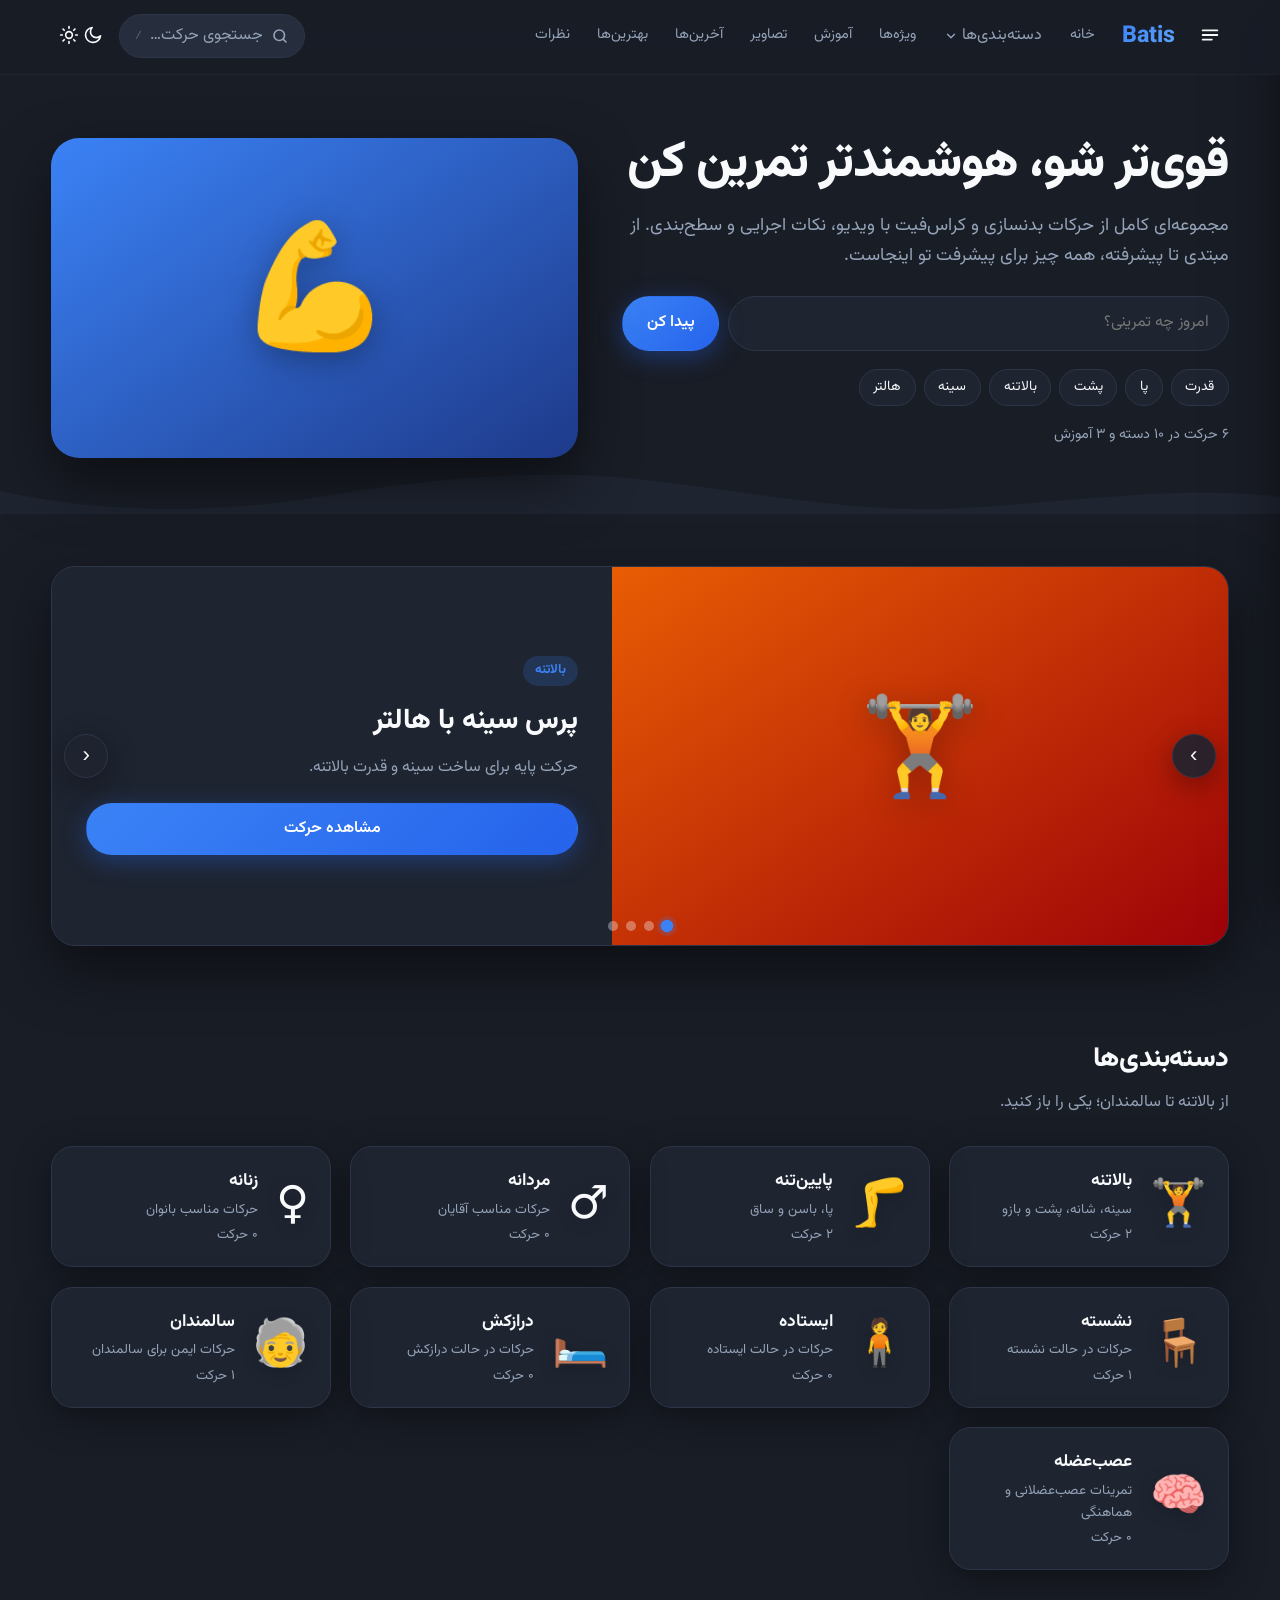
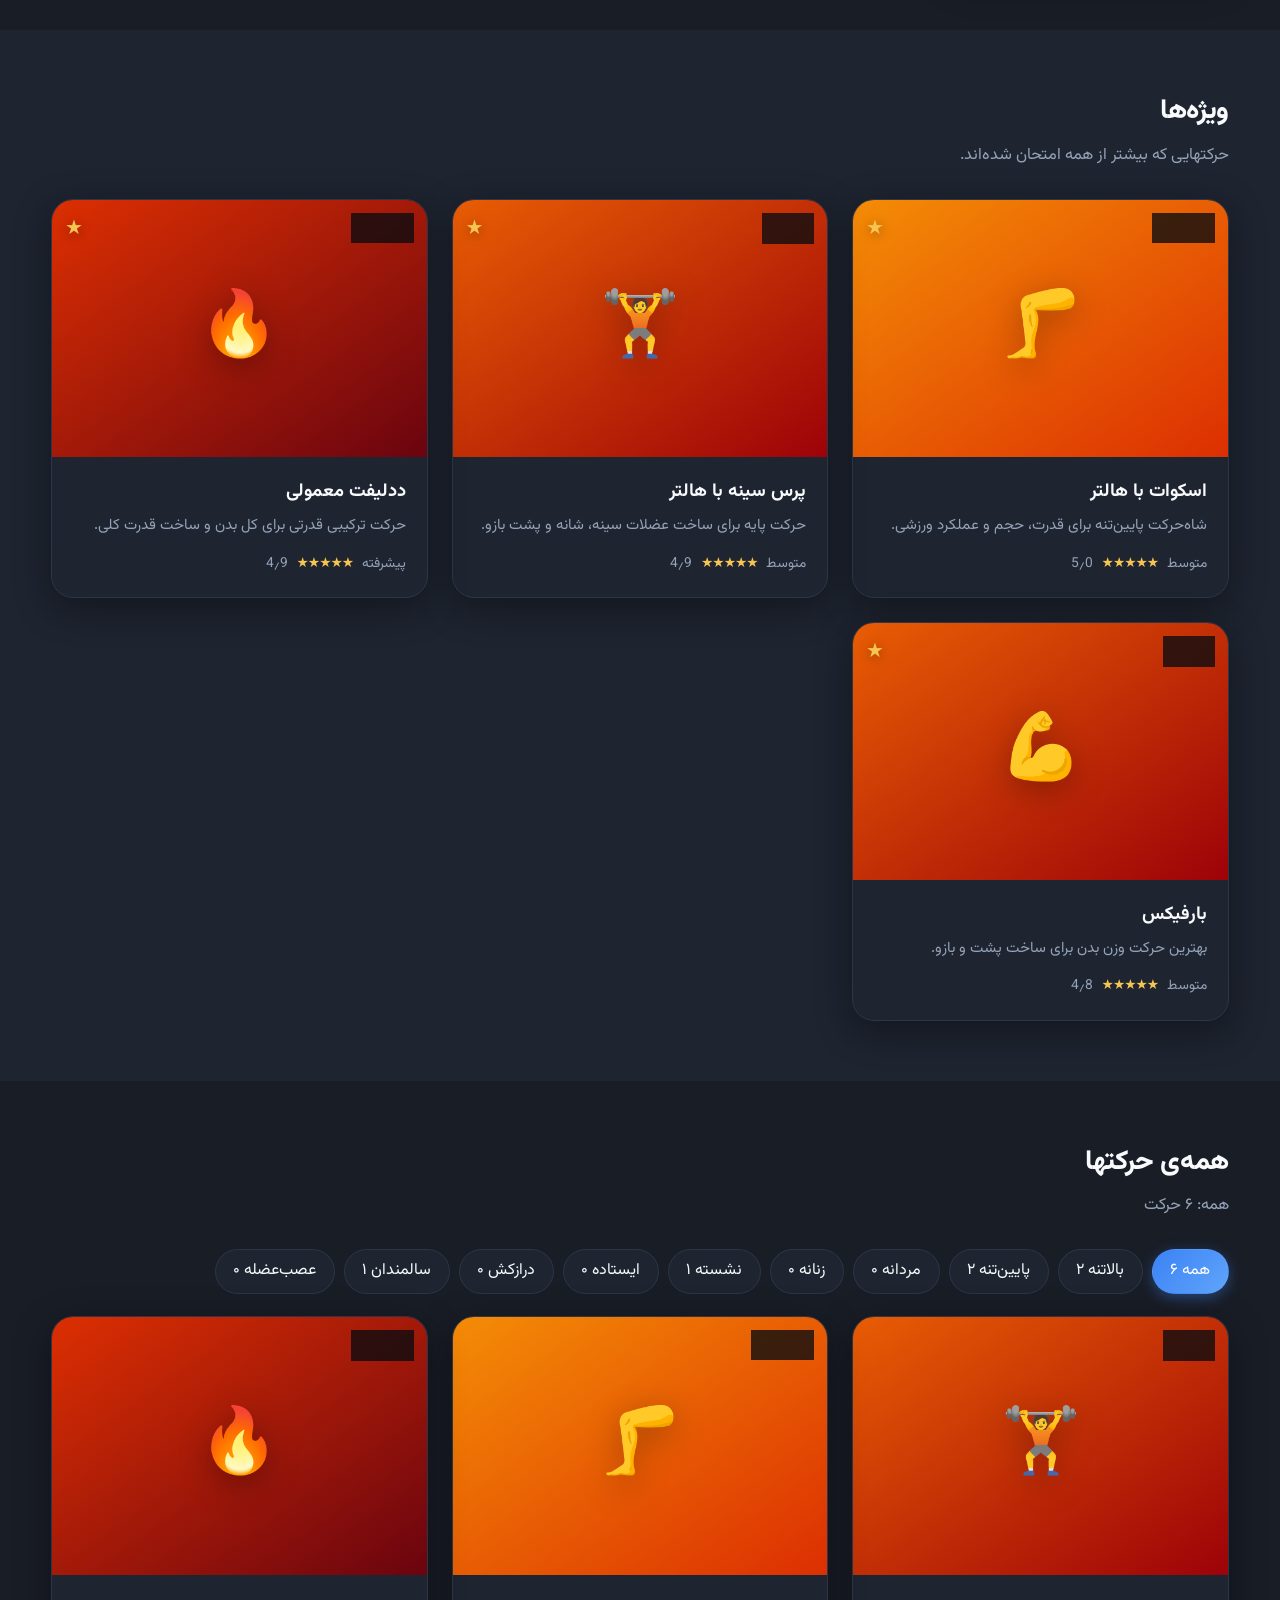
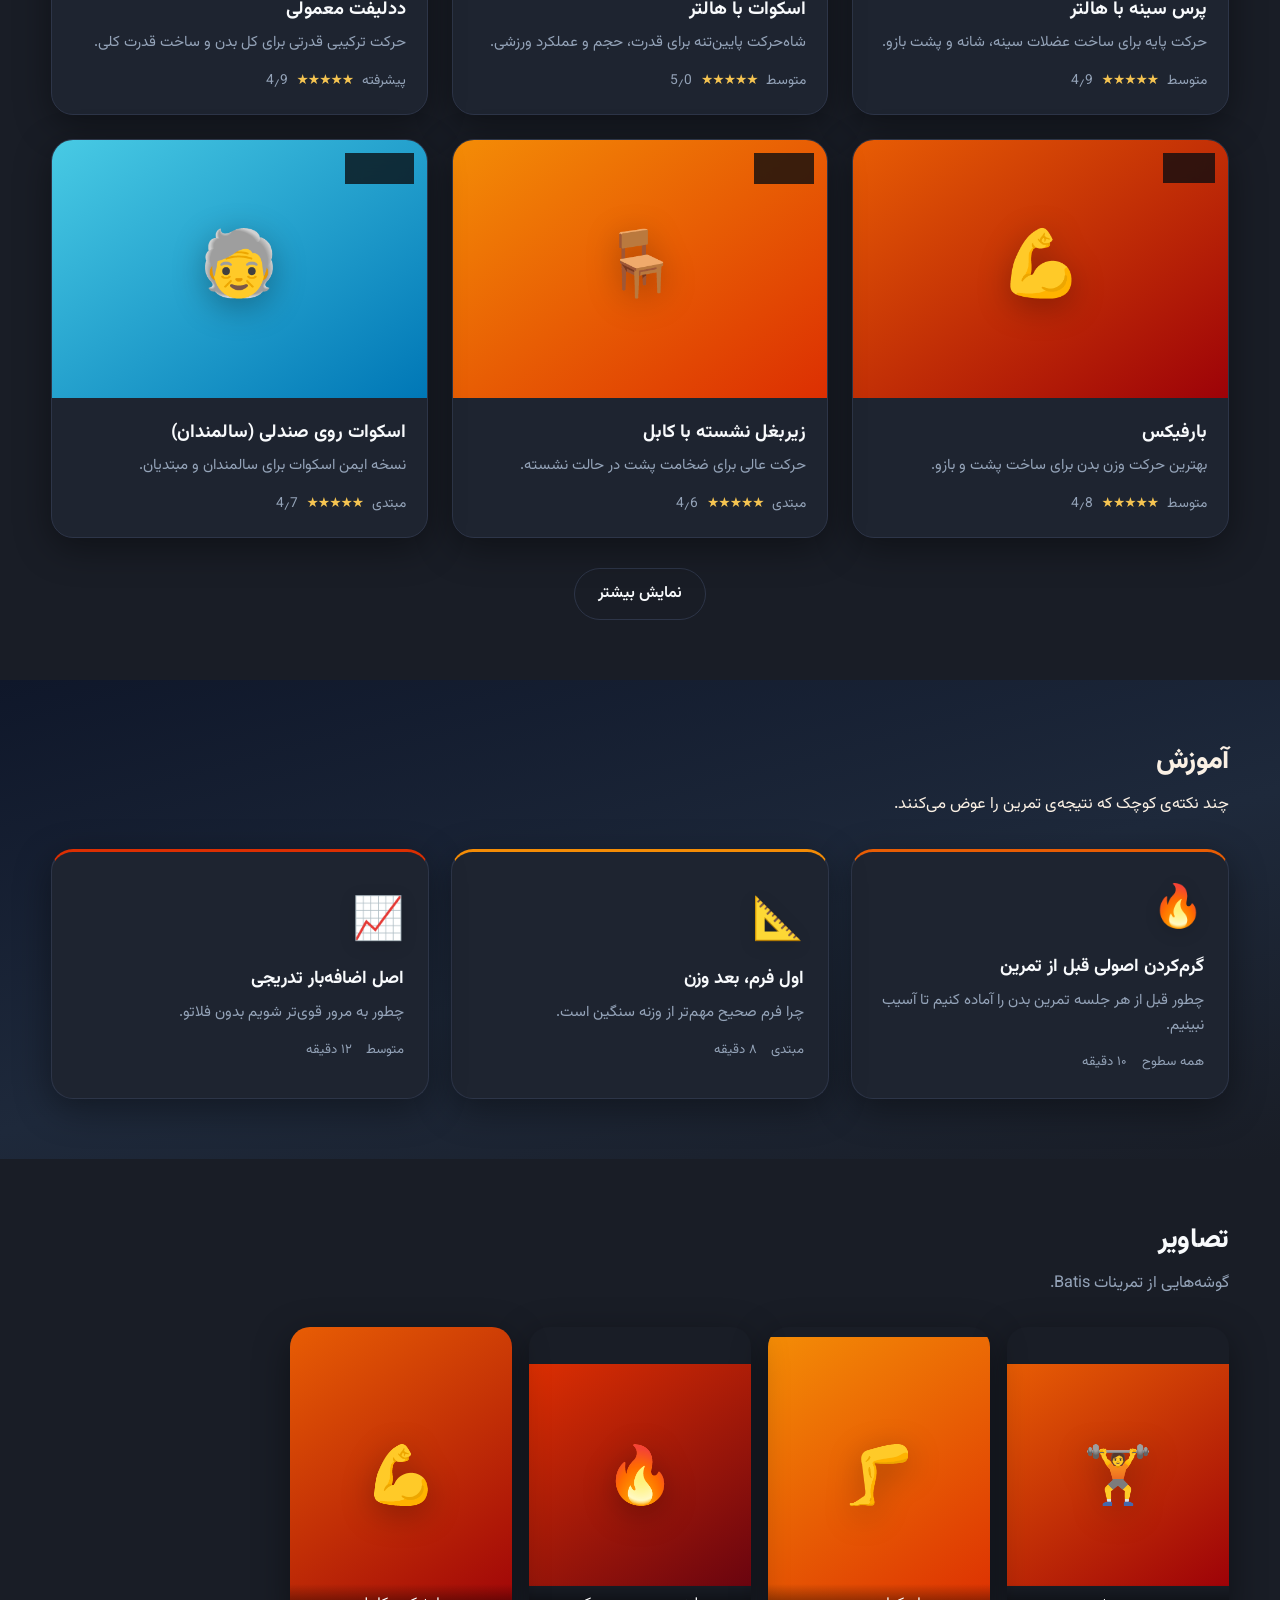
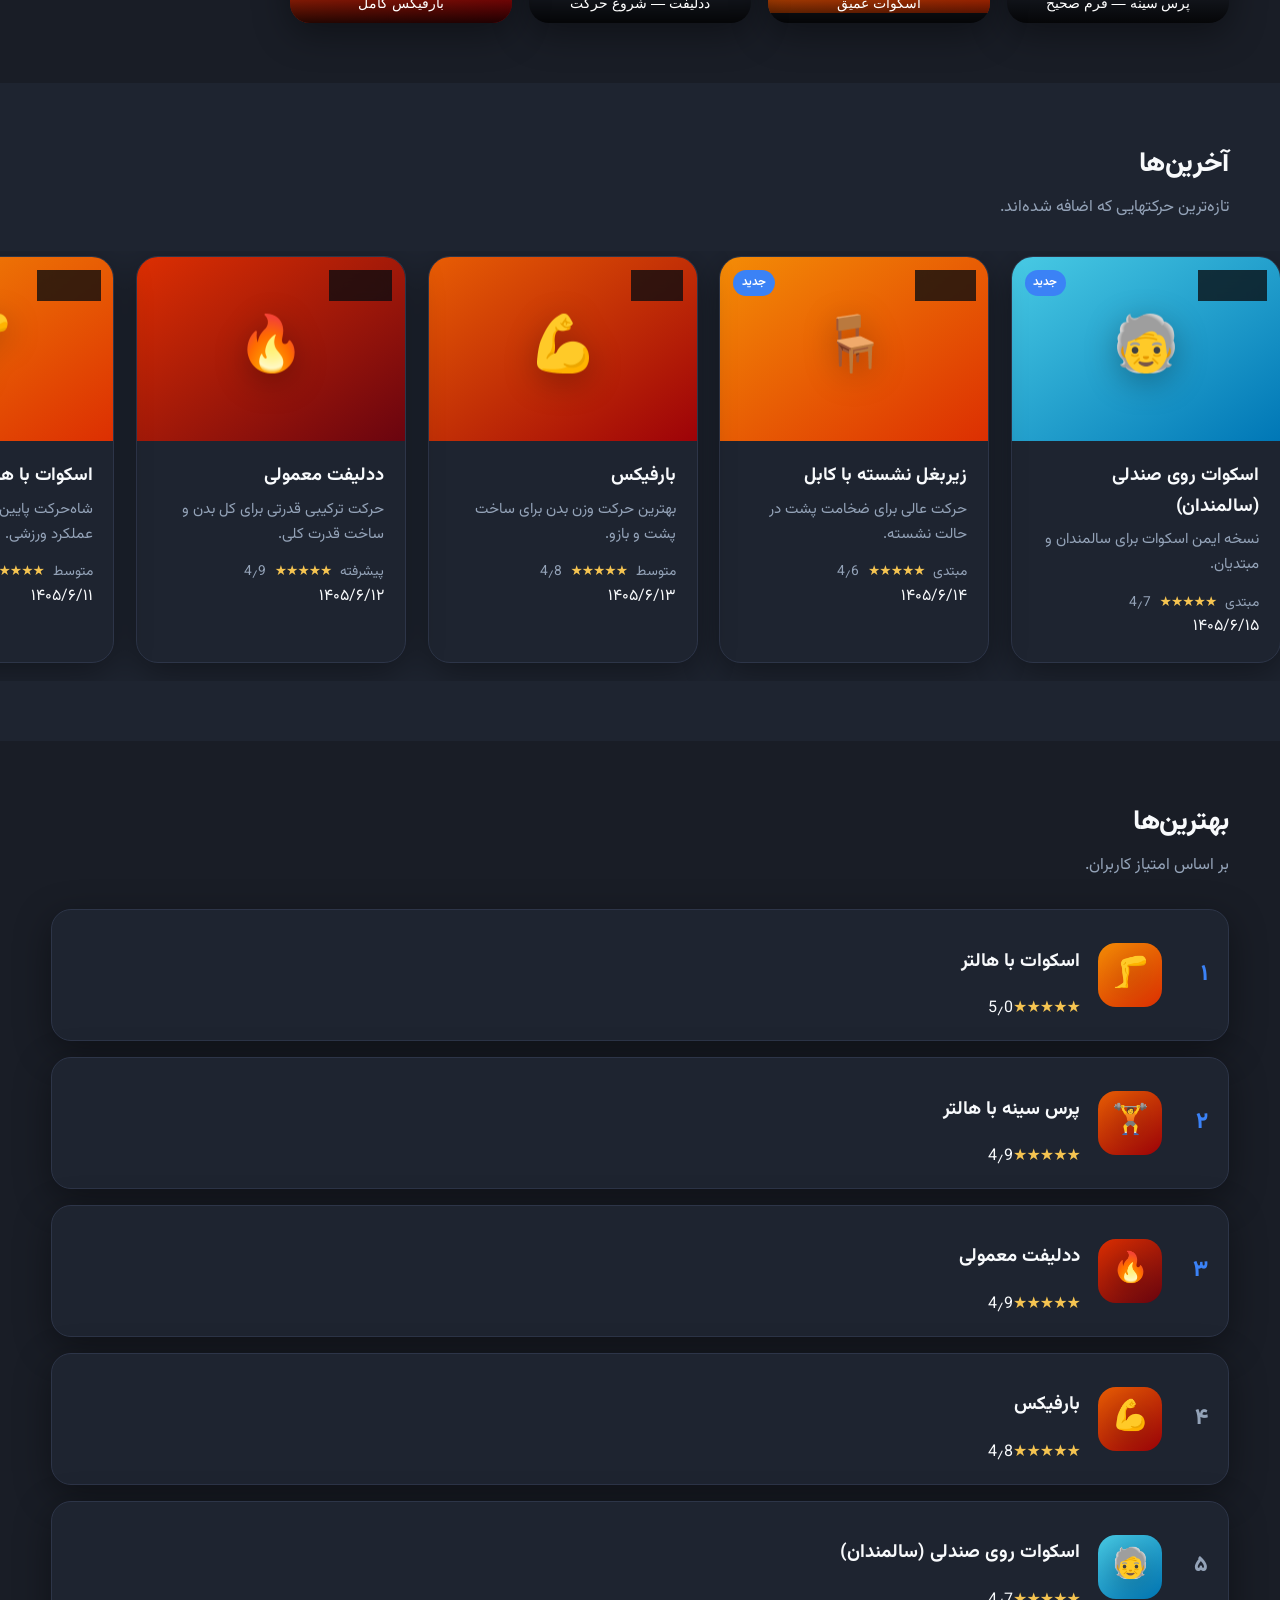
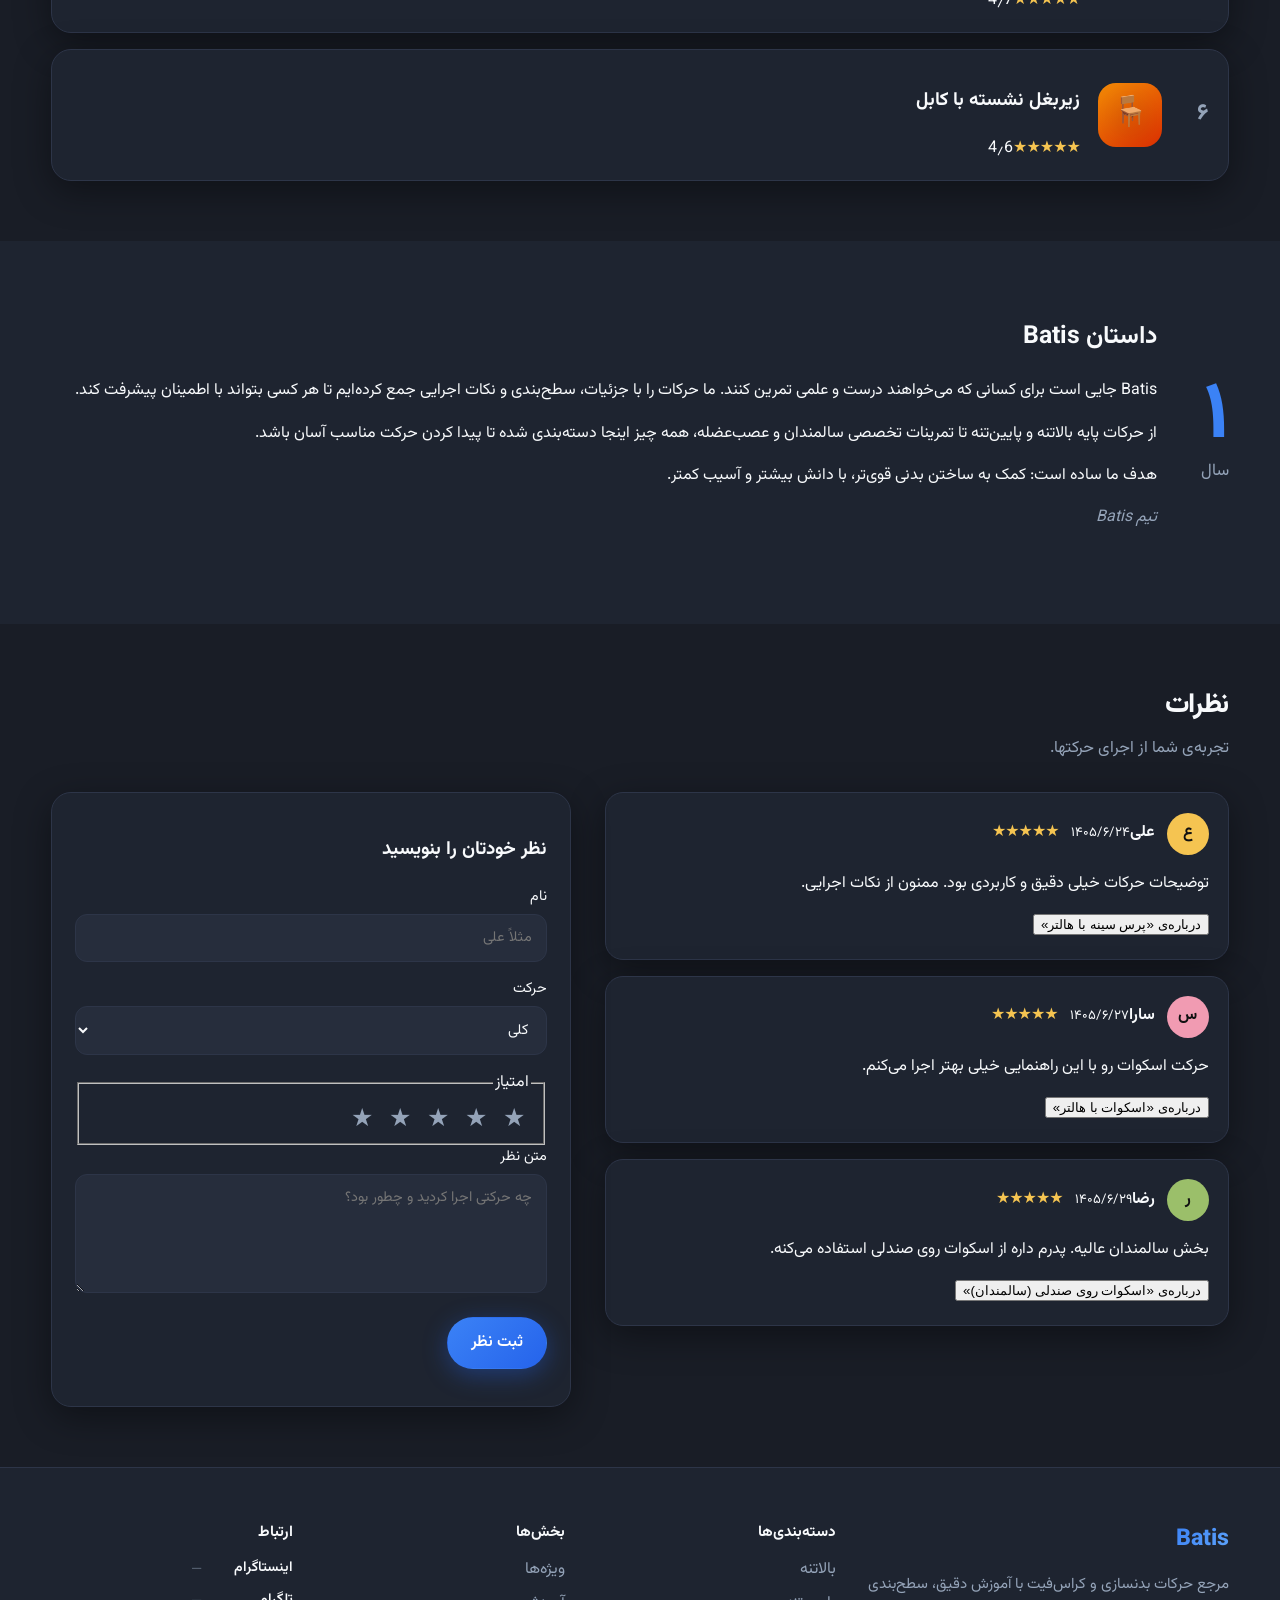
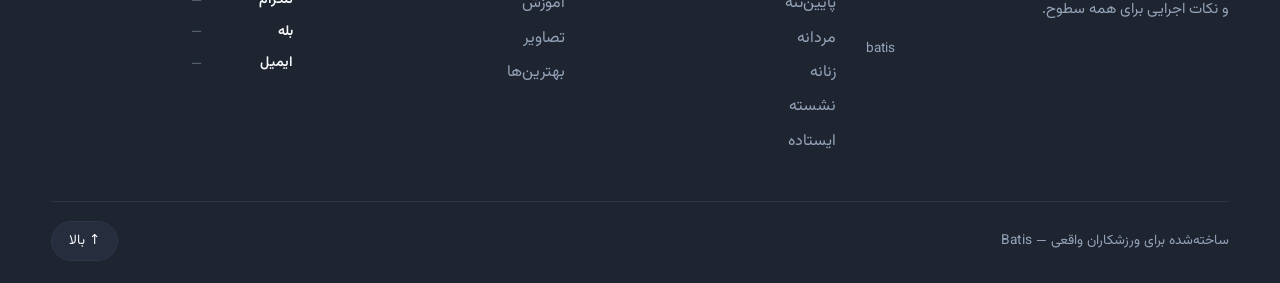
==== commit a1c49aad: "link carousel.css to fix broken carousel layout" ====
--- a/index.html
+++ b/index.html
@@ -29,6 +29,7 @@
   <link rel="stylesheet" href="assets/css/style-more.css">
   <link rel="stylesheet" href="assets/css/style-mid.css">
   <link rel="stylesheet" href="assets/css/style-end.css">
+  <link rel="stylesheet" href="assets/css/carousel.css">
   <link rel="stylesheet" href="assets/css/extras.css">
   <link rel="stylesheet" href="assets/css/fitonomy-theme.css">
 </head>
--- a/assets/css/carousel.css
+++ b/assets/css/carousel.css
@@ -0,0 +1,137 @@
+/* ===== Carousel ===== */
+.sec-carousel { padding-top: 0.5rem; padding-bottom: 2rem; }
+.carousel {
+  position: relative;
+  height: clamp(280px, 42vw, 380px);
+  border-radius: 24px;
+  overflow: hidden;
+  box-shadow: var(--shadow-lg);
+  background: var(--surface-2);
+  border: 1px solid var(--border);
+}
+.slide {
+  position: absolute;
+  inset: 0;
+  display: grid;
+  grid-template-columns: 1.1fr 1fr;
+  gap: 0;
+  opacity: 0;
+  visibility: hidden;
+  transform: translateX(12px);
+  transition: opacity .45s ease, transform .45s ease, visibility .45s;
+  z-index: 0;
+  background: var(--surface);
+}
+.slide.on {
+  opacity: 1;
+  visibility: visible;
+  transform: none;
+  z-index: 1;
+}
+.slide-art {
+  min-height: 100%;
+  position: relative;
+}
+.slide-art .art {
+  height: 100%;
+  min-height: 100%;
+  border-radius: 0;
+}
+.slide-art .art .em { font-size: clamp(4rem, 10vw, 6rem); }
+.slide-body {
+  padding: 2rem 2.1rem;
+  display: flex;
+  flex-direction: column;
+  justify-content: center;
+  gap: .35rem;
+}
+.slide-body h3 {
+  margin: .35rem 0;
+  font-size: clamp(1.35rem, 2.5vw, 1.75rem);
+  font-weight: 800;
+}
+.slide-body p {
+  margin: 0 0 1rem;
+  color: var(--muted);
+  font-size: 1rem;
+  line-height: 1.65;
+}
+.slide-body .badge {
+  display: inline-block;
+  width: fit-content;
+  background: var(--accent-soft);
+  color: var(--accent);
+  padding: .28rem .75rem;
+  border-radius: 999px;
+  font-size: .82rem;
+  font-weight: 700;
+}
+.car-btn {
+  position: absolute;
+  top: 50%;
+  z-index: 5;
+  transform: translateY(-50%);
+  width: 44px;
+  height: 44px;
+  border-radius: 50%;
+  border: 1px solid var(--border);
+  background: color-mix(in srgb, var(--surface) 90%, transparent);
+  backdrop-filter: blur(8px);
+  color: var(--text);
+  font-size: 1.4rem;
+  line-height: 1;
+  cursor: pointer;
+  display: grid;
+  place-items: center;
+  transition: .18s;
+  box-shadow: var(--shadow);
+}
+.car-btn:hover {
+  background: var(--accent);
+  color: #fff;
+  border-color: var(--accent);
+}
+.car-btn.prev { right: 12px; }
+.car-btn.next { left: 12px; }
+.dots {
+  position: absolute;
+  z-index: 5;
+  bottom: 14px;
+  left: 0;
+  right: 0;
+  width: 100%;
+  display: flex;
+  justify-content: center;
+  align-items: center;
+  gap: 8px;
+  margin: 0;
+  padding: 0;
+  pointer-events: none;
+}
+.dots button {
+  width: 10px;
+  height: 10px;
+  border-radius: 50%;
+  border: none;
+  padding: 0;
+  background: color-mix(in srgb, var(--text) 35%, transparent);
+  cursor: pointer;
+  transition: .2s;
+  pointer-events: auto;
+  flex-shrink: 0;
+}
+.dots button[aria-current="true"] {
+  background: var(--accent);
+  transform: scale(1.25);
+  box-shadow: 0 0 0 3px var(--accent-soft);
+}
+
+@media (max-width: 860px) {
+  .carousel { height: clamp(420px, 70vw, 520px); }
+  .slide {
+    grid-template-columns: 1fr;
+    grid-template-rows: 1fr auto;
+  }
+  .slide-art { min-height: 200px; }
+  .slide-body { padding: 1.25rem 1.4rem 2.5rem; }
+}
--- a/assets/css/extras.css
+++ b/assets/css/extras.css
@@ -1 +1,156 @@
-EXTRAS_HERE+/* extras + Batis helpers */
+.ing { position: static !important; }
+.chip-row { display: flex; flex-wrap: wrap; gap: .45rem; margin: .5rem 0; }
+.chip {
+  display: inline-block;
+  padding: .3rem .7rem;
+  border-radius: 999px;
+  background: var(--surface-2);
+  font-size: .85rem;
+}
+.video-wrap { margin: 1.1rem 0; border-radius: 14px; overflow: hidden; }
+.video-wrap iframe { width: 100%; aspect-ratio: 16/9; border: 0; display: block; }
+
+.stat {
+  background: var(--surface-2);
+  padding: 1.25rem;
+  border-radius: 14px;
+  text-align: center;
+  border: 1px solid var(--border);
+}
+.stat b { display: block; font-size: 1.85rem; color: var(--accent); }
+
+.tbl { width: 100%; border-collapse: collapse; }
+.tbl th, .tbl td {
+  padding: .55rem .65rem;
+  border-bottom: 1px solid var(--border);
+  text-align: right;
+}
+
+.admin-grid {
+  display: grid;
+  grid-template-columns: repeat(auto-fill, minmax(160px, 1fr));
+  gap: 1rem;
+}
+.admin-card {
+  background: var(--surface);
+  border: 1px solid var(--border);
+  border-radius: 12px;
+  padding: 1rem;
+  margin-bottom: 1rem;
+}
+.admin-card .card-h {
+  display: flex;
+  justify-content: space-between;
+  align-items: center;
+  margin-bottom: .8rem;
+}
+
+.m-art--big {
+  aspect-ratio: 1;
+  min-height: min(70vh, 560px);
+}
+.m-art--big .em {
+  font-size: clamp(4.5rem, 20vw, 8rem);
+}
+.m-media {
+  width: 100%;
+  background: #0c1018;
+  display: grid;
+  place-items: center;
+  overflow: hidden;
+  border-radius: 24px 24px 0 0;
+}
+.m-media img,
+.m-media--big img {
+  width: 100%;
+  height: auto;
+  max-height: min(82vh, 860px);
+  object-fit: contain;
+  display: block;
+}
+.m-media iframe,
+.m-media--big iframe,
+.video-wrap iframe {
+  width: 100%;
+  aspect-ratio: 16 / 9;
+  border: 0;
+  display: block;
+  background: #000;
+  min-height: 220px;
+}
+.m-gallery { display: flex; flex-direction: column; }
+.m-gallery-body { padding: 1.1rem 1.35rem 1.5rem; }
+.m-gallery-body .m-lead { margin: 0 0 .9rem; font-size: 1.05rem; }
+.modal-panel.modal-panel--media {
+  width: min(96vw, 780px);
+  max-height: 96vh;
+  padding: 0;
+}
+@media (max-width: 860px) {
+  .modal-panel {
+    width: min(100vw - 8px, 98vw) !important;
+    max-height: 96vh !important;
+    border-radius: 14px !important;
+  }
+  .modal-panel.modal-panel--media {
+    width: 100vw !important;
+    max-width: 100vw !important;
+    max-height: 100vh !important;
+    border-radius: 0 !important;
+  }
+  .m-media, .m-media--big {
+    border-radius: 0 !important;
+    min-height: min(70vh, 70dvh);
+  }
+  .m-media img, .m-media--big img {
+    max-height: min(78vh, 78dvh) !important;
+  }
+}
+
+.art--video { background: #0c1018; overflow: hidden; }
+.art--video video {
+  width: 100%; height: 100%; object-fit: cover; display: block; pointer-events: none;
+}
+.m-media video, .video-wrap video {
+  width: 100%;
+  max-height: min(82vh, 860px);
+  aspect-ratio: 16 / 9;
+  object-fit: contain;
+  display: block;
+  background: #000;
+}
+
+/* Fitonomy polish */
+[data-theme="dark"] .nav {
+  background: color-mix(in srgb, var(--bg) 78%, transparent);
+  border-bottom-color: transparent;
+  box-shadow: 0 1px 0 rgba(255,255,255,.04);
+}
+[data-theme="dark"] .card:hover {
+  transform: translateY(-5px);
+  border-color: color-mix(in srgb, var(--accent) 40%, var(--border));
+  box-shadow: 0 18px 48px rgba(0, 0, 0, 0.5);
+}
+[data-theme="dark"] .btn-green {
+  background: linear-gradient(135deg, #3b82f6, #2563eb);
+  box-shadow: 0 6px 24px rgba(37, 99, 235, 0.38);
+}
+[data-theme="dark"] .btn-green:hover {
+  filter: brightness(1.1);
+  box-shadow: 0 10px 32px rgba(37, 99, 235, 0.5);
+}
+.feature-num, .num-badge {
+  display: inline-flex;
+  align-items: center;
+  justify-content: center;
+  min-width: 2.2rem;
+  height: 2.2rem;
+  padding: 0 .5rem;
+  border-radius: 12px;
+  background: color-mix(in srgb, var(--accent) 18%, transparent);
+  color: var(--accent);
+  font-weight: 700;
+  font-size: .9rem;
+  border: 1px solid color-mix(in srgb, var(--accent) 30%, transparent);
+}
